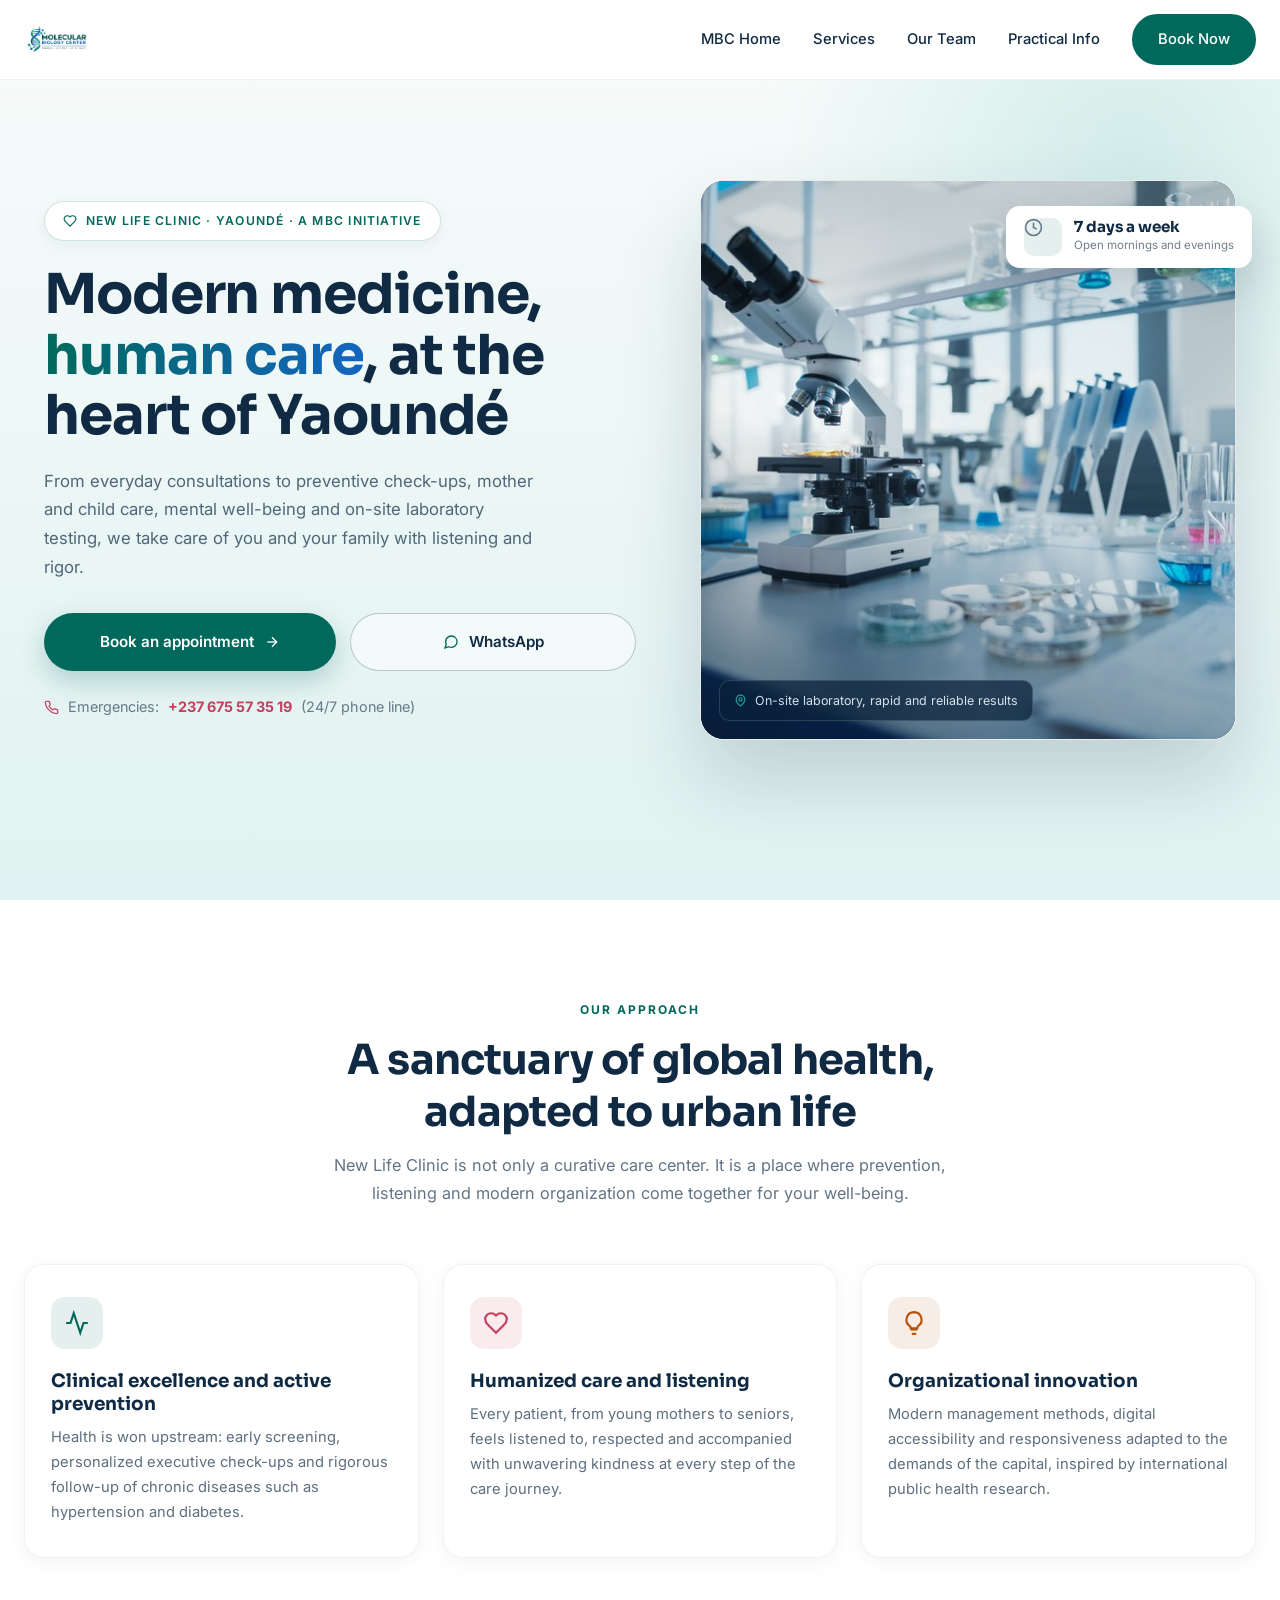
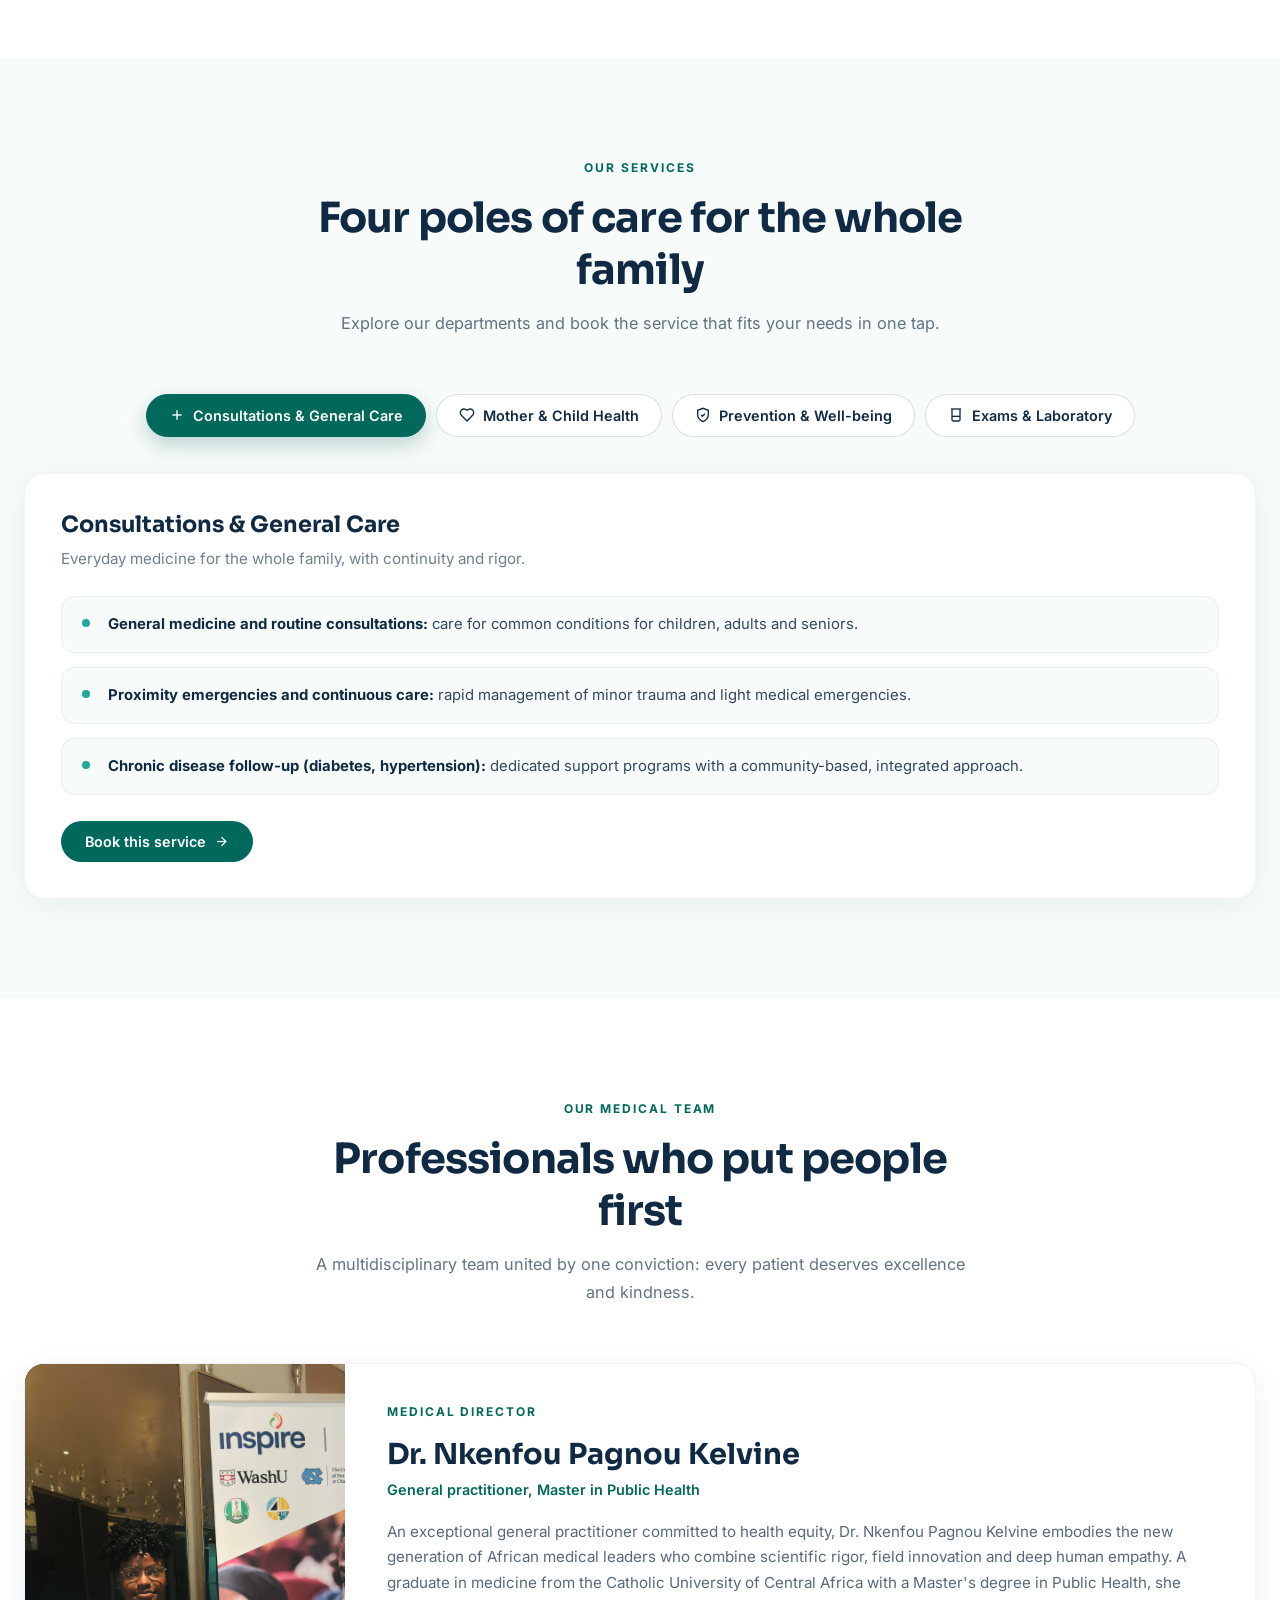
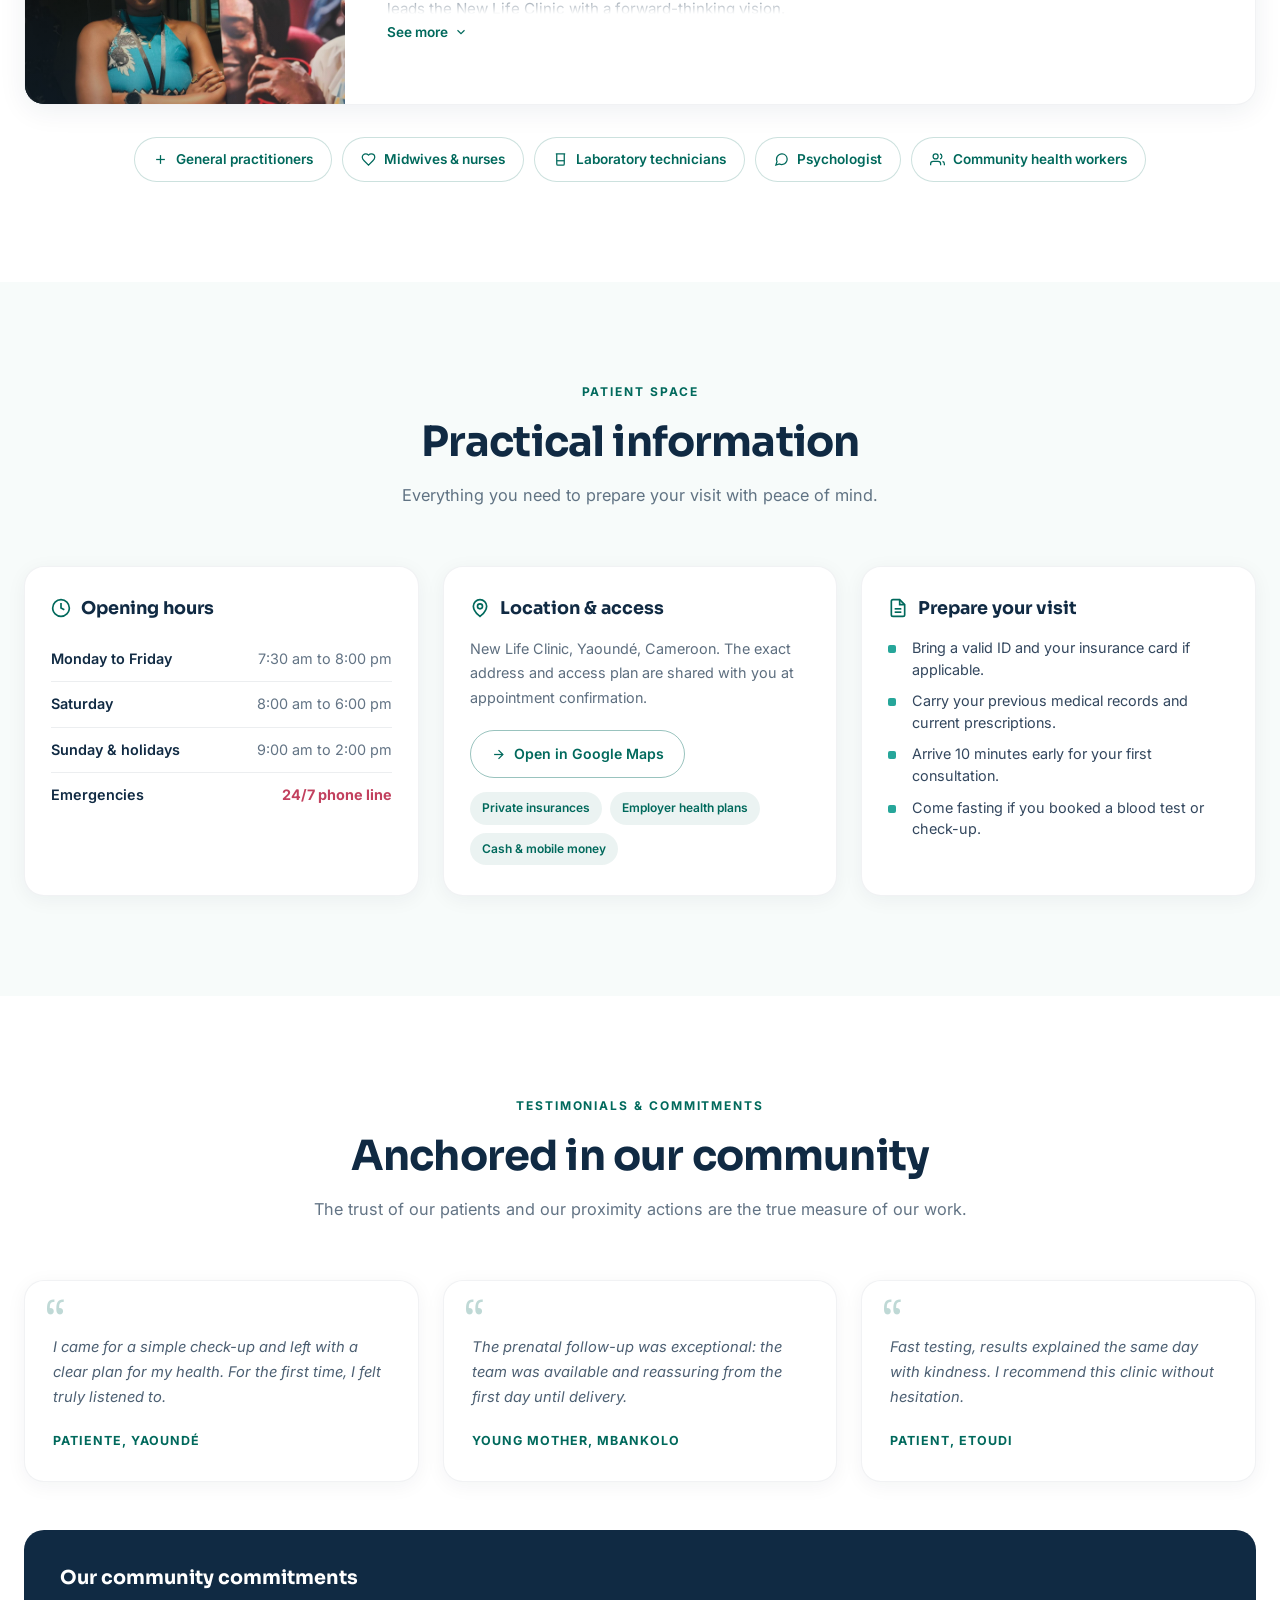
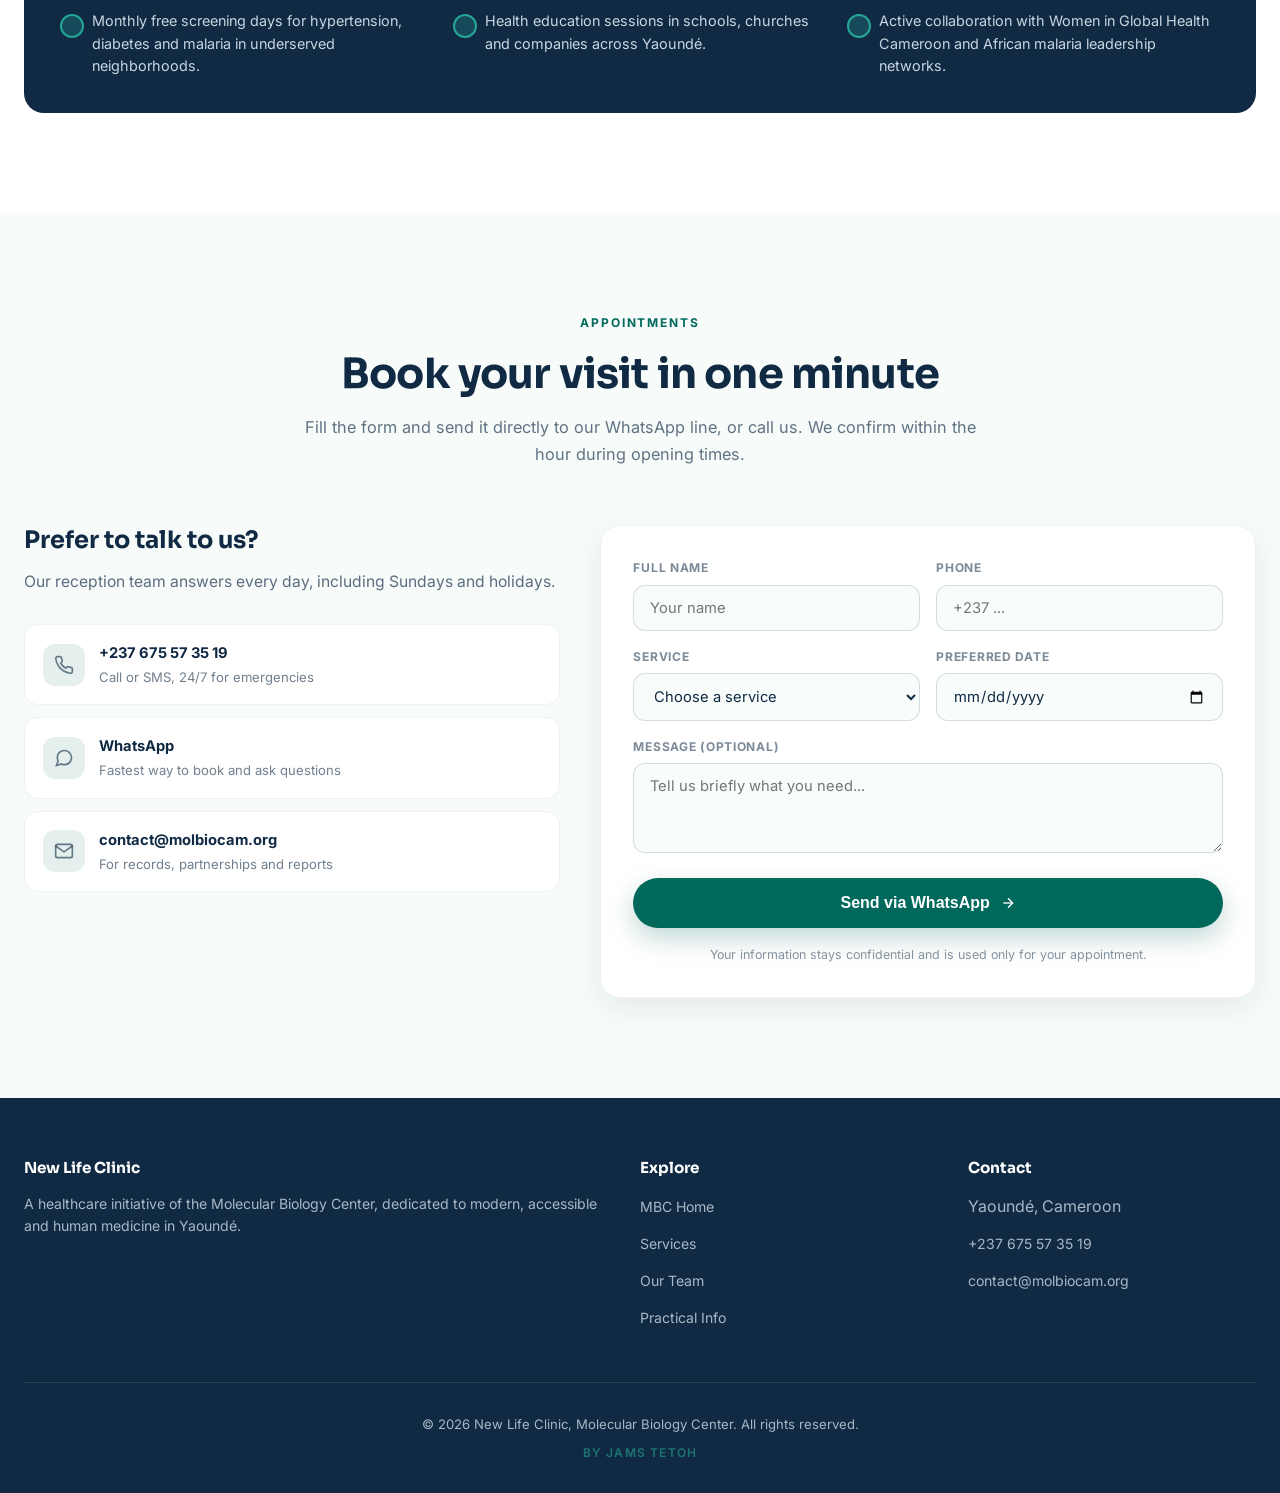
==== new-life-clinic.html @ 85297548 "Create New Life Clinic page" ====
<!DOCTYPE html>
<html lang="en">
<head>
<meta charset="UTF-8">
<meta name="viewport" content="width=device-width, initial-scale=1.0, maximum-scale=5.0">
<title>New Life Clinic | Molecular Biology Center</title>
<link href="https://fonts.googleapis.com/css2?family=Sora:wght@600;700;800&family=Inter:wght@400;500;600&display=swap" rel="stylesheet">
<style>
*{margin:0;padding:0;box-sizing:border-box;}
html{scroll-behavior:smooth;overflow-x:hidden;}
body{font-family:'Inter',sans-serif;color:#1E293B;line-height:1.7;background:#fff;overflow-x:hidden;max-width:100vw;}
h1,h2,h3,h4{font-family:'Sora',sans-serif;color:#102A43;line-height:1.25;overflow-wrap:break-word;}
a{text-decoration:none;color:inherit;}
img{max-width:100%;height:auto;display:block;}
section{scroll-margin-top:90px;}
.mbc-header{position:fixed;top:0;left:0;right:0;z-index:100;background:rgba(255,255,255,.98);backdrop-filter:blur(12px);border-bottom:1px solid rgba(16,42,67,.06);padding:14px 24px;transition:all .3s ease;}
.mbc-header.scrolled{padding:10px 24px;box-shadow:0 4px 20px rgba(16,42,67,.08);}
.mbc-header-inner{max-width:1240px;margin:0 auto;display:flex;justify-content:space-between;align-items:center;gap:16px;}
.mbc-logo{display:flex;align-items:center;gap:12px;flex-shrink:0;transition:transform .3s;}
.mbc-logo:hover{transform:translateX(4px);}
.mbc-logo-img{height:44px;width:auto;object-fit:contain;display:block;}
.mbc-nav{display:flex;gap:32px;align-items:center;flex-shrink:0;}
.mbc-nav a{font-size:.92rem;font-weight:500;color:#102A43;transition:color .25s;position:relative;white-space:nowrap;}
.mbc-nav a::after{content:"";position:absolute;left:0;bottom:-6px;width:0;height:2px;background:#00695C;transition:width .3s;}
.mbc-nav a:hover{color:#00695C;}
.mbc-nav a:hover::after{width:100%;}
.mbc-nav-cta{background:#00695C;color:#fff !important;padding:11px 24px;border-radius:50px;font-weight:600;transition:all .3s cubic-bezier(.4,0,.2,1);border:2px solid #00695C;}
.mbc-nav-cta::after{display:none;}
.mbc-nav-cta:hover{background:#fff;color:#00695C !important;transform:translateY(-2px);box-shadow:0 8px 20px rgba(0,105,92,.2);}
.mbc-menu-toggle{display:none;flex-direction:column;gap:5px;background:none;border:none;cursor:pointer;padding:8px;z-index:101;width:44px;height:44px;align-items:center;justify-content:center;flex-shrink:0;}
.mbc-menu-toggle span{width:24px;height:2.5px;background:#102A43;border-radius:3px;transition:all .4s cubic-bezier(.68,-.55,.265,1.55);transform-origin:center;}
.mbc-menu-toggle.active span:nth-child(1){transform:rotate(45deg) translate(5px,5px);background:#00695C;}
.mbc-menu-toggle.active span:nth-child(2){opacity:0;transform:scaleX(0);}
.mbc-menu-toggle.active span:nth-child(3){transform:rotate(-45deg) translate(5px,-5px);background:#00695C;}
.mbc-mobile-menu{display:none;position:fixed;top:0;right:0;width:100%;max-width:420px;height:100vh;background:linear-gradient(180deg,#F8FCFB 0%,#fff 100%);z-index:99;transform:translateX(100%);transition:transform .5s cubic-bezier(.16,1,.3,1);flex-direction:column;padding:80px 32px 32px;box-shadow:-20px 0 60px rgba(16,42,67,.15);overflow-y:auto;}
.mbc-mobile-menu.active{transform:translateX(0);}
.mbc-backdrop{display:none;position:fixed;inset:0;background:rgba(16,42,67,.4);backdrop-filter:blur(6px);z-index:98;opacity:0;visibility:hidden;transition:all .4s ease;}
.mbc-backdrop.active{opacity:1;visibility:visible;}
.mbc-mobile-link{display:flex;align-items:center;gap:16px;padding:18px 0;font-size:1.15rem;font-weight:600;color:#102A43;position:relative;transform:translateX(40px);opacity:0;transition:all .4s cubic-bezier(.16,1,.3,1);border-bottom:1px solid rgba(16,42,67,.08);cursor:pointer;-webkit-tap-highlight-color:transparent;}
.mbc-mobile-link::before{content:attr(data-num);font-family:'Sora',sans-serif;font-size:.75rem;font-weight:700;color:rgba(0,105,92,.4);min-width:28px;transition:all .3s;}
.mbc-mobile-link svg{width:20px;height:20px;color:#00695C;flex-shrink:0;transition:all .3s;}
.mbc-mobile-link::after{content:"";position:absolute;bottom:0;left:0;width:0;height:2px;background:linear-gradient(90deg,#00695C,#26A69A);transition:width .4s cubic-bezier(.16,1,.3,1);}
.mbc-mobile-link:hover,.mbc-mobile-link:active{color:#00695C;transform:translateX(8px) !important;background:rgba(0,105,92,.04);border-radius:8px;padding-left:8px;}
.mbc-mobile-link:hover svg,.mbc-mobile-link:active svg{transform:translateX(6px) scale(1.15);}
.mbc-mobile-link:hover::after,.mbc-mobile-link:active::after{width:100%;}
.mbc-mobile-menu.active .mbc-mobile-link{opacity:1;transform:translateX(0);}
.mbc-mobile-menu.active .mbc-mobile-link:nth-child(1){transition-delay:.1s;}
.mbc-mobile-menu.active .mbc-mobile-link:nth-child(2){transition-delay:.15s;}
.mbc-mobile-menu.active .mbc-mobile-link:nth-child(3){transition-delay:.2s;}
.mbc-mobile-menu.active .mbc-mobile-link:nth-child(4){transition-delay:.25s;}
.mbc-mobile-menu.active .mbc-mobile-link:nth-child(5){transition-delay:.3s;}
.mbc-mobile-link.active{color:#00695C !important;background:linear-gradient(90deg,rgba(0,105,92,.08),rgba(38,166,154,.04),transparent);border-left:3px solid #00695C;padding-left:16px !important;margin-left:-3px;}
.mbc-mobile-link.active::before{color:#00695C !important;font-weight:800;}
.mbc-mobile-link.active svg{color:#00695C;transform:scale(1.15);filter:drop-shadow(0 0 6px rgba(0,105,92,.5));}
.mbc-mobile-link.active::after{width:100%;background:linear-gradient(90deg,#00695C,#26A69A,#00695C);background-size:200% 100%;animation:mbcShimmer 2s linear infinite;}
@keyframes mbcShimmer{0%{background-position:200% 0;}100%{background-position:-200% 0;}}
.mbc-mobile-menu .mbc-nav-cta{margin-top:32px;padding:16px 32px;font-size:1rem;text-align:center;justify-content:center;}
.mbc-menu-footer{margin-top:auto;padding-top:24px;border-top:1px solid rgba(16,42,67,.1);opacity:0;transform:translateY(20px);transition:all .5s ease .4s;}
.mbc-mobile-menu.active .mbc-menu-footer{opacity:1;transform:translateY(0);}
.mbc-menu-footer p{font-size:.82rem;color:rgba(16,42,67,.5);line-height:1.6;margin:0 0 8px;}
.mbc-menu-footer a{color:#00695C;font-weight:500;}
@media(max-width:900px){.mbc-nav{display:none !important;}.mbc-menu-toggle{display:flex !important;}.mbc-mobile-menu{display:flex !important;}.mbc-backdrop{display:block !important;}}
.nlc-hero{position:relative;min-height:100vh;overflow:hidden;background:linear-gradient(180deg,#F8FCFB 0%,#E0F2F1 100%);display:flex;align-items:center;}
.nlc-hero::before{content:"";position:absolute;width:820px;height:820px;right:-260px;top:-260px;background:radial-gradient(circle,rgba(38,166,154,.16),transparent 62%);border-radius:50%;}
.nlc-hero-inner{position:relative;z-index:2;max-width:1240px;margin:0 auto;width:100%;padding:110px 24px 90px;display:grid;grid-template-columns:minmax(0,1.05fr) minmax(0,.95fr);gap:64px;align-items:center;}
.nlc-badge{display:inline-flex;align-items:center;gap:9px;padding:9px 18px;background:#fff;border:1px solid rgba(0,105,92,.18);border-radius:50px;color:#00695C;font-size:.76rem;font-weight:600;letter-spacing:.1em;text-transform:uppercase;box-shadow:0 4px 14px rgba(16,42,67,.06);flex-wrap:wrap;max-width:100%;}
.nlc-badge svg{width:14px;height:14px;flex-shrink:0;}
.nlc-hero h1{font-family:'Sora',sans-serif;font-weight:700;font-size:clamp(2rem,4.3vw,3.6rem);line-height:1.1;letter-spacing:-.02em;color:#102A43;margin:24px 0 20px;max-width:560px;text-wrap:balance;}
.nlc-hero h1 .acc{background:linear-gradient(90deg,#00695C,#1565C0);-webkit-background-clip:text;background-clip:text;color:transparent;}
.nlc-sub{color:rgba(16,42,67,.7);font-size:1.05rem;line-height:1.7;max-width:500px;margin:0 0 32px;}
.nlc-cta{display:flex;gap:14px;flex-wrap:wrap;}
.btn-solid{display:inline-flex;align-items:center;gap:10px;background:#00695C;color:#fff;padding:15px 30px;border-radius:50px;font-weight:600;font-size:.95rem;text-decoration:none;transition:all .3s cubic-bezier(.4,0,.2,1);box-shadow:0 10px 26px rgba(0,105,92,.25);flex:1;justify-content:center;min-width:0;border:none;cursor:pointer;}
.btn-solid:hover{background:#005a50;transform:translateY(-2px);box-shadow:0 14px 32px rgba(0,105,92,.35);}
.btn-solid svg{width:16px;height:16px;flex-shrink:0;}
.btn-ghost{display:inline-flex;align-items:center;justify-content:center;gap:10px;padding:15px 26px;border:1.5px solid rgba(16,42,67,.25);border-radius:50px;color:#102A43;font-weight:600;font-size:.95rem;text-decoration:none;background:rgba(255,255,255,.5);transition:all .3s;flex:1;min-width:0;}
.btn-ghost:hover{border-color:#00695C;color:#00695C;background:#fff;transform:translateY(-2px);}
.btn-ghost svg{width:16px;height:16px;flex-shrink:0;color:#00695C;}
.emergency-line{display:flex;align-items:center;gap:9px;margin-top:24px;color:rgba(16,42,67,.6);font-size:.9rem;flex-wrap:wrap;}
.emergency-line svg{width:15px;height:15px;color:#C2405E;flex-shrink:0;}
.emergency-line a{color:#C2405E;font-weight:700;}
.nlc-visual{position:relative;}
.nlc-frame{position:relative;width:100%;aspect-ratio:4/5;max-height:560px;border-radius:24px;overflow:hidden;border:1px solid rgba(255,255,255,.9);box-shadow:0 40px 80px rgba(16,42,67,.18);background:linear-gradient(160deg,#0E3A34,#102A43);}
.nlc-frame img{width:100%;height:100%;object-fit:cover;display:block;}
.nlc-frame::after{content:"";position:absolute;inset:0;background:linear-gradient(200deg,rgba(11,34,57,0) 55%,rgba(11,34,57,.5) 100%);}
.nlc-caption{position:absolute;left:18px;bottom:18px;z-index:2;display:inline-flex;align-items:center;gap:8px;padding:9px 14px;background:rgba(11,34,57,.72);backdrop-filter:blur(6px);border:1px solid rgba(255,255,255,.14);border-radius:10px;color:rgba(232,244,253,.9);font-size:.78rem;max-width:calc(100% - 36px);}
.nlc-caption svg{width:13px;height:13px;color:#26A69A;flex-shrink:0;}
.nlc-chip{position:absolute;top:26px;right:-16px;z-index:3;display:flex;align-items:center;gap:12px;background:#fff;border-radius:14px;padding:12px 18px;box-shadow:0 18px 40px rgba(16,42,67,.16);animation:nlcFloat 6s ease-in-out infinite;}
.nlc-chip-ico{width:38px;height:38px;border-radius:10px;background:rgba(0,105,92,.1);color:#00695C;display:flex;align-items:center;justify-content:center;flex-shrink:0;}
.nlc-chip-ico svg{width:19px;height:19px;}
.nlc-chip b{font-family:'Sora',sans-serif;font-size:.95rem;color:#102A43;display:block;line-height:1.2;}
.nlc-chip span{font-size:.72rem;color:rgba(16,42,67,.6);display:block;}
@keyframes nlcFloat{0%,100%{transform:translateY(0);}50%{transform:translateY(-10px);}}
.nlc-badge,.nlc-hero h1,.nlc-sub,.nlc-cta,.emergency-line,.nlc-visual{opacity:0;transform:translateY(22px);}
.nlc-hero.loaded .nlc-badge{animation:nlcIn .9s cubic-bezier(.16,1,.3,1) .15s forwards;}
.nlc-hero.loaded h1{animation:nlcIn .9s cubic-bezier(.16,1,.3,1) .3s forwards;}
.nlc-hero.loaded .nlc-sub{animation:nlcIn .9s cubic-bezier(.16,1,.3,1) .45s forwards;}
.nlc-hero.loaded .nlc-cta{animation:nlcIn .9s cubic-bezier(.16,1,.3,1) .6s forwards;}
.nlc-hero.loaded .emergency-line{animation:nlcIn .9s cubic-bezier(.16,1,.3,1) .72s forwards;}
.nlc-hero.loaded .nlc-visual{animation:nlcIn 1.1s cubic-bezier(.16,1,.3,1) .4s forwards;}
@keyframes nlcIn{to{opacity:1;transform:translateY(0);}}
.nlc-section{padding:100px 24px;}
.nlc-section.alt{background:#F7FBFA;}
.nlc-inner{max-width:1240px;margin:0 auto;}
.sec-head{text-align:center;max-width:680px;margin:0 auto 56px;}
.overline{font-size:.75rem;font-weight:700;letter-spacing:.16em;text-transform:uppercase;color:#00695C;margin-bottom:14px;display:block;}
.sec-head h2{font-family:'Sora',sans-serif;font-weight:700;font-size:clamp(1.8rem,3.4vw,2.6rem);letter-spacing:-.02em;color:#102A43;margin:0 0 14px;}
.sec-head p{color:rgba(16,42,67,.65);font-size:1.02rem;line-height:1.7;margin:0;}
.pillar-grid{display:grid;grid-template-columns:repeat(3,1fr);gap:24px;}
.pillar-card{background:#fff;border:1px solid rgba(16,42,67,.06);border-radius:20px;padding:32px 26px;box-shadow:0 4px 20px rgba(16,42,67,.05);transition:transform .35s cubic-bezier(.16,1,.3,1),box-shadow .35s ease;}
.pillar-card:hover{transform:translateY(-8px);box-shadow:0 24px 55px rgba(16,42,67,.12);}
.pillar-icon{width:52px;height:52px;border-radius:14px;display:flex;align-items:center;justify-content:center;margin-bottom:20px;}
.pillar-icon svg{width:26px;height:26px;}
.tint-teal{background:rgba(0,105,92,.1);color:#00695C;}
.tint-rose{background:rgba(194,64,94,.1);color:#C2405E;}
.tint-amber{background:rgba(180,83,9,.1);color:#B45309;}
.tint-blue{background:rgba(21,101,192,.1);color:#1565C0;}
.pillar-card h3{font-size:1.15rem;margin:0 0 10px;}
.pillar-card p{font-size:.92rem;color:rgba(16,42,67,.68);margin:0;}
.nlc-tabs{display:flex;flex-wrap:wrap;gap:10px;justify-content:center;margin-bottom:36px;}
.nlc-tab{padding:12px 22px;border-radius:50px;border:1.5px solid rgba(16,42,67,.15);background:#fff;color:#102A43;font-weight:600;font-size:.9rem;cursor:pointer;transition:all .3s;display:inline-flex;align-items:center;gap:8px;font-family:'Inter',sans-serif;}
.nlc-tab svg{width:16px;height:16px;}
.nlc-tab:hover{border-color:#00695C;color:#00695C;transform:translateY(-2px);}
.nlc-tab.active{background:#00695C;border-color:#00695C;color:#fff;box-shadow:0 8px 20px rgba(0,105,92,.25);}
.nlc-panel{display:none;background:#fff;border:1px solid rgba(16,42,67,.06);border-radius:20px;padding:36px;box-shadow:0 6px 28px rgba(16,42,67,.06);}
.nlc-panel.active{display:block;animation:panelIn .5s cubic-bezier(.16,1,.3,1);}
@keyframes panelIn{from{opacity:0;transform:translateY(14px);}to{opacity:1;transform:none;}}
.nlc-panel h3{font-size:1.4rem;margin:0 0 8px;}
.panel-sub{color:rgba(16,42,67,.6);margin:0 0 24px;font-size:.95rem;}
.svc-list{list-style:none;display:grid;gap:14px;margin:0 0 26px;padding:0;}
.svc-list li{background:#F7FBFA;border:1px solid rgba(16,42,67,.06);border-radius:14px;padding:16px 18px 16px 46px;position:relative;font-size:.93rem;color:#33475E;line-height:1.55;}
.svc-list li::before{content:"";position:absolute;left:20px;top:22px;width:8px;height:8px;border-radius:50%;background:#26A69A;}
.svc-list b{color:#102A43;}
.pick-service{display:inline-flex;align-items:center;gap:8px;background:#00695C;color:#fff;border:none;cursor:pointer;padding:12px 24px;border-radius:50px;font-weight:600;font-size:.9rem;transition:all .3s;font-family:'Inter',sans-serif;}
.pick-service:hover{background:#005a50;transform:translateY(-2px);box-shadow:0 8px 20px rgba(0,105,92,.25);}
.pick-service svg{width:15px;height:15px;}
.tm-founder{display:grid;grid-template-columns:320px 1fr;background:#fff;border-radius:20px;overflow:hidden;box-shadow:0 6px 28px rgba(16,42,67,.07);border:1px solid rgba(16,42,67,.06);margin-bottom:32px;}
.tm-founder-media{position:relative;min-height:340px;background:linear-gradient(160deg,#0E3A34,#102A43);}
.tm-founder-media img{position:absolute;inset:0;width:100%;height:100%;object-fit:cover;object-position:center 20%;transition:transform .9s cubic-bezier(.16,1,.3,1);}
.tm-founder:hover .tm-founder-media img{transform:scale(1.05);}
.tm-founder-media::after{content:"";position:absolute;inset:0;background:linear-gradient(200deg,transparent 60%,rgba(11,34,57,.4));}
.tm-founder-body{padding:38px 42px;}
.tm-role{display:block;color:#00695C;font-weight:600;font-size:.9rem;margin:6px 0 16px;}
.tm-founder-body h3{font-size:clamp(1.4rem,2.4vw,1.8rem);margin:0;}
.tm-desc{position:relative;overflow:hidden;max-height:6.2em;transition:max-height .7s cubic-bezier(.16,1,.3,1);}
.tm-desc p{color:rgba(16,42,67,.7);font-size:.95rem;line-height:1.7;margin:0 0 12px;}
.tm-desc::after{content:"";position:absolute;left:0;right:0;bottom:0;height:26px;background:linear-gradient(180deg,rgba(255,255,255,0),#fff 85%);pointer-events:none;transition:opacity .4s;}
.tm-founder.expanded .tm-desc{max-height:1600px;}
.tm-founder.expanded .tm-desc::after{opacity:0;}
.tm-more-btn{display:inline-flex;align-items:center;gap:6px;margin-top:6px;background:none;border:none;cursor:pointer;color:#00695C;font-weight:600;font-size:.85rem;font-family:'Inter',sans-serif;padding:0;}
.tm-more-btn:hover{text-decoration:underline;}
.tm-more-btn svg{width:14px;height:14px;transition:transform .3s;}
.tm-founder.expanded .tm-more-btn svg{transform:rotate(180deg);}
.care-chips{display:flex;flex-wrap:wrap;gap:10px;justify-content:center;}
.care-chip{padding:10px 18px;border-radius:50px;background:#fff;border:1px solid rgba(0,105,92,.2);color:#00695C;font-size:.85rem;font-weight:600;display:inline-flex;align-items:center;gap:8px;transition:all .3s;}
.care-chip:hover{background:#00695C;color:#fff;transform:translateY(-2px);}
.care-chip svg{width:15px;height:15px;}
.info-grid{display:grid;grid-template-columns:repeat(3,1fr);gap:24px;}
.info-card{background:#fff;border-radius:20px;padding:30px 26px;border:1px solid rgba(16,42,67,.06);box-shadow:0 4px 20px rgba(16,42,67,.05);}
.info-card h3{font-size:1.1rem;margin:0 0 18px;display:flex;align-items:center;gap:10px;}
.info-card h3 svg{width:20px;height:20px;color:#00695C;flex-shrink:0;}
.hours-list{list-style:none;margin:0;padding:0;}
.hours-list li{display:flex;justify-content:space-between;gap:12px;padding:10px 0;border-bottom:1px solid rgba(16,42,67,.08);font-size:.9rem;}
.hours-list li:last-child{border:none;}
.hours-list b{color:#102A43;font-weight:600;}
.hours-list span{color:rgba(16,42,67,.65);text-align:right;}
.hours-list .hl{color:#C2405E;font-weight:700;}
.info-card p{font-size:.9rem;color:rgba(16,42,67,.68);margin:0 0 14px;}
.visit-list{list-style:none;margin:0;padding:0;}
.visit-list li{position:relative;padding-left:24px;margin-bottom:10px;font-size:.9rem;color:#33475E;line-height:1.5;}
.visit-list li::before{content:"";position:absolute;left:0;top:8px;width:8px;height:8px;border-radius:2px;background:#26A69A;}
.map-btn{display:inline-flex;align-items:center;gap:8px;padding:11px 20px;border:1.5px solid rgba(0,105,92,.4);border-radius:50px;color:#00695C;font-weight:600;font-size:.88rem;transition:all .3s;margin-top:6px;}
.map-btn:hover{background:#00695C;color:#fff;transform:translateY(-2px);}
.map-btn svg{width:15px;height:15px;}
.chip-row{display:flex;flex-wrap:wrap;gap:8px;margin-top:14px;}
.mini-chip{padding:6px 12px;border-radius:50px;background:rgba(0,105,92,.08);color:#00695C;font-size:.75rem;font-weight:600;}
.quote-grid{display:grid;grid-template-columns:repeat(3,1fr);gap:24px;margin-bottom:48px;}
.quote-card{background:#fff;border-radius:20px;padding:28px;border:1px solid rgba(16,42,67,.06);box-shadow:0 4px 20px rgba(16,42,67,.05);position:relative;}
.quote-card::before{content:"\201C";font-family:'Sora',sans-serif;font-size:3rem;color:rgba(0,105,92,.25);position:absolute;top:14px;left:20px;line-height:1;}
.quote-card p{font-size:.92rem;color:rgba(16,42,67,.75);margin:26px 0 16px;font-style:italic;}
.quote-card span{font-size:.78rem;font-weight:700;color:#00695C;text-transform:uppercase;letter-spacing:.08em;}
.commit-box{background:#102A43;border-radius:20px;padding:36px;color:#fff;}
.commit-box h3{color:#fff;font-size:1.2rem;margin:0 0 20px;}
.commit-list{list-style:none;margin:0;padding:0;display:grid;grid-template-columns:repeat(3,1fr);gap:20px;}
.commit-list li{position:relative;padding-left:32px;font-size:.9rem;color:rgba(232,244,253,.85);line-height:1.55;}
.commit-list li::before{content:"";position:absolute;left:0;top:4px;width:20px;height:20px;border-radius:50%;background:rgba(38,166,154,.25);border:2px solid #26A69A;}
.book-grid{display:grid;grid-template-columns:.9fr 1.1fr;gap:40px;align-items:start;}
.book-side h3{font-size:1.5rem;margin:0 0 14px;}
.book-side>p{color:rgba(16,42,67,.68);font-size:.98rem;margin:0 0 28px;}
.book-item{display:flex;align-items:center;gap:14px;padding:16px 18px;background:#fff;border:1px solid rgba(16,42,67,.06);border-radius:14px;margin-bottom:12px;transition:all .3s;}
.book-item:hover{transform:translateX(6px);box-shadow:0 8px 24px rgba(16,42,67,.08);}
.book-item-ico{width:42px;height:42px;border-radius:12px;background:rgba(0,105,92,.1);color:#00695C;display:flex;align-items:center;justify-content:center;flex-shrink:0;}
.book-item-ico svg{width:20px;height:20px;}
.book-item b{display:block;font-size:.92rem;color:#102A43;}
.book-item span{font-size:.82rem;color:rgba(16,42,67,.6);}
.book-form{background:#fff;border-radius:20px;padding:32px;border:1px solid rgba(16,42,67,.06);box-shadow:0 10px 30px rgba(16,42,67,.08);display:grid;gap:16px;}
.form-row{display:grid;grid-template-columns:1fr 1fr;gap:16px;}
.book-form label{font-size:.75rem;font-weight:700;letter-spacing:.06em;text-transform:uppercase;color:rgba(16,42,67,.55);display:block;margin-bottom:6px;}
.book-form input,.book-form select,.book-form textarea{width:100%;padding:13px 16px;border-radius:12px;border:1.5px solid rgba(16,42,67,.15);font-family:'Inter',sans-serif;font-size:.92rem;color:#102A43;background:#F8FCFB;transition:border .2s,box-shadow .2s;outline:none;}
.book-form input:focus,.book-form select:focus,.book-form textarea:focus{border-color:#00695C;box-shadow:0 0 0 3px rgba(0,105,92,.12);background:#fff;}
.book-form textarea{resize:vertical;min-height:90px;}
.submit-btn{width:100%;justify-content:center;padding:16px 24px;font-size:1rem;}
.form-note{font-size:.78rem;color:rgba(16,42,67,.5);text-align:center;margin:0;}
.mbc-footer{background:#102A43;color:rgba(232,244,253,.7);padding:60px 24px 30px;}
.mbc-footer-inner{max-width:1240px;margin:0 auto;}
.mbc-footer-grid{display:grid;grid-template-columns:2fr 1fr 1fr;gap:40px;margin-bottom:40px;}
.mbc-footer h4{font-family:'Sora',sans-serif;font-weight:700;color:#fff;font-size:.95rem;margin:0 0 16px;}
.mbc-footer p{font-size:.88rem;line-height:1.6;margin:0 0 12px;}
.mbc-footer ul{list-style:none;padding:0;margin:0;}
.mbc-footer ul li{margin-bottom:10px;}
.mbc-footer ul a{font-size:.88rem;color:rgba(232,244,253,.7);transition:color .25s;}
.mbc-footer ul a:hover{color:#26A69A;}
.mbc-footer-bottom{padding-top:30px;border-top:1px solid rgba(255,255,255,.1);text-align:center;font-size:.82rem;}
.dev-signature{display:block;margin-top:8px;font-size:.75rem;color:rgba(38,166,154,.6);font-weight:600;letter-spacing:.1em;text-transform:uppercase;transition:color .3s ease;}
.dev-signature:hover{color:#26A69A;}
.mbcx-reveal{opacity:0;transform:translateY(30px);transition:opacity .8s cubic-bezier(.16,1,.3,1),transform .8s cubic-bezier(.16,1,.3,1);}
.mbcx-reveal.visible{opacity:1;transform:translateY(0);}
.mbcx-reveal-left{opacity:0;transform:translateX(-30px);transition:opacity .8s cubic-bezier(.16,1,.3,1),transform .8s cubic-bezier(.16,1,.3,1);}
.mbcx-reveal-left.visible{opacity:1;transform:translateX(0);}
.mbcx-reveal-right{opacity:0;transform:translateX(30px);transition:opacity .8s cubic-bezier(.16,1,.3,1),transform .8s cubic-bezier(.16,1,.3,1);}
.mbcx-reveal-right.visible{opacity:1;transform:translateX(0);}
.mbcx-reveal-scale{opacity:0;transform:scale(.92);transition:opacity .8s cubic-bezier(.16,1,.3,1),transform .8s cubic-bezier(.16,1,.3,1);}
.mbcx-reveal-scale.visible{opacity:1;transform:scale(1);}
@media(max-width:960px){
  .nlc-hero-inner{grid-template-columns:1fr;gap:44px;padding:90px 20px 60px;}
  .nlc-frame{aspect-ratio:16/10;max-height:none;}
  .nlc-chip{position:relative;top:auto;right:auto;margin-top:16px;animation:none;}
  .pillar-grid,.info-grid,.quote-grid{grid-template-columns:1fr;}
  .commit-list{grid-template-columns:1fr;}
  .book-grid{grid-template-columns:1fr;}
  .tm-founder{grid-template-columns:1fr;}
  .tm-founder-media{min-height:0;aspect-ratio:4/3;}
  .tm-founder-body{padding:28px 24px;}
  .mbc-footer-grid{grid-template-columns:1fr 1fr;}
  .mbc-logo-img{height:38px;}
}
@media(max-width:430px){
  html,body{overflow-x:hidden !important;}*{max-width:100%;}
  .mbc-header{padding:12px 16px;}.mbc-header.scrolled{padding:8px 16px;}.mbc-logo-img{height:34px;}
  .nlc-hero{min-height:auto !important;}
  .nlc-hero-inner{padding:88px 18px 48px !important;gap:28px !important;}
  .nlc-hero h1{font-size:clamp(1.55rem,6.6vw,1.95rem) !important;line-height:1.18 !important;margin:0 0 14px !important;}
  .nlc-hero h1 .acc{white-space:nowrap;}
  .nlc-sub{font-size:.92rem !important;margin-bottom:22px !important;}
  .nlc-cta{gap:10px !important;flex-wrap:nowrap !important;}
  .btn-solid,.btn-ghost{white-space:nowrap;padding:13px 14px !important;font-size:.84rem !important;gap:7px !important;border-radius:14px !important;}
  .btn-solid svg,.btn-ghost svg{width:14px !important;height:14px !important;}
  .emergency-line{font-size:.82rem !important;margin-top:18px !important;}
  .nlc-section{padding:60px 16px !important;}
  .sec-head h2{font-size:clamp(1.4rem,6vw,1.8rem) !important;}
  .sec-head p{font-size:.9rem !important;}
  .nlc-tab{padding:10px 16px;font-size:.82rem;}
  .nlc-panel{padding:24px 18px !important;}
  .nlc-panel h3{font-size:1.2rem !important;}
  .svc-list li{padding:14px 14px 14px 40px;font-size:.88rem;}
  .svc-list li::before{left:16px;top:20px;}
  .tm-founder-body{padding:20px 16px !important;}
  .tm-founder-body h3{font-size:1.3rem !important;}
  .info-card{padding:24px 18px !important;}
  .commit-box{padding:24px 18px !important;}
  .book-form{padding:22px 16px !important;}
  .form-row{grid-template-columns:1fr !important;}
  .mbc-footer{padding:32px 16px 16px !important;}
  .mbc-footer-grid{grid-template-columns:1fr !important;gap:20px !important;}
  .mbc-mobile-menu{padding:60px 16px 20px !important;}
  .mbc-mobile-link{font-size:1rem !important;padding:14px 0 !important;}
}
@media(max-width:360px){.mbc-logo-img{height:30px;}.nlc-hero h1{font-size:1.45rem !important;}.btn-solid,.btn-ghost{padding:12px 10px !important;font-size:.78rem !important;}}
@media(prefers-reduced-motion:reduce){*{animation:none !important;transition:none !important;}}
</style>
</head>
<body>
<header class="mbc-header" id="mbcHeader">
  <div class="mbc-header-inner">
    <a href="index.html" class="mbc-logo"><img src="/photos/mbc-logo.png" alt="Molecular Biology Center" class="mbc-logo-img" onerror="this.style.display='none';"></a>
    <nav class="mbc-nav">
      <a href="index.html">MBC Home</a><a href="#services">Services</a><a href="#team">Our Team</a><a href="#info">Practical Info</a>
      <a href="#book" class="mbc-nav-cta">Book Now</a>
    </nav>
    <button class="mbc-menu-toggle" id="mbcMenuToggle" aria-label="Toggle menu"><span></span><span></span><span></span></button>
  </div>
</header>
<div class="mbc-backdrop" id="mbcBackdrop"></div>
<div class="mbc-mobile-menu" id="mbcMobileMenu">
  <a href="index.html" class="mbc-mobile-link" data-num="01"><svg viewBox="0 0 24 24" fill="none" stroke="currentColor" stroke-width="2"><path d="M3 9l9-7 9 7v11a2 2 0 0 1-2 2H5a2 2 0 0 1-2-2z"/><polyline points="9 22 9 12 15 12 15 22"/></svg>MBC Home</a>
  <a href="#services" class="mbc-mobile-link" data-section="services" data-num="02"><svg viewBox="0 0 24 24" fill="none" stroke="currentColor" stroke-width="2"><path d="M12 5v14"/><path d="M5 12h14"/></svg>Services</a>
  <a href="#team" class="mbc-mobile-link" data-section="team" data-num="03"><svg viewBox="0 0 24 24" fill="none" stroke="currentColor" stroke-width="2"><path d="M17 21v-2a4 4 0 0 0-4-4H5a4 4 0 0 0-4 4v2"/><circle cx="9" cy="7" r="4"/><path d="M23 21v-2a4 4 0 0 0-3-3.87"/><path d="M16 3.13a4 4 0 0 1 0 7.75"/></svg>Our Team</a>
  <a href="#info" class="mbc-mobile-link" data-section="info" data-num="04"><svg viewBox="0 0 24 24" fill="none" stroke="currentColor" stroke-width="2"><circle cx="12" cy="12" r="10"/><polyline points="12 6 12 12 16 14"/></svg>Practical Info</a>
  <a href="#book" class="mbc-nav-cta mbc-mobile-link" data-section="book" data-num="05"><svg viewBox="0 0 24 24" fill="none" stroke="currentColor" stroke-width="2"><rect x="3" y="4" width="18" height="18" rx="2"/><line x1="16" y1="2" x2="16" y2="6"/><line x1="8" y1="2" x2="8" y2="6"/><line x1="3" y1="10" x2="21" y2="10"/></svg>Book Now</a>
  <div class="mbc-menu-footer"><p>New Life Clinic, Yaoundé</p><p><a href="tel:+237675573519">+237 675 57 35 19</a></p><p>© 2026 Molecular Biology Center</p></div>
</div>

<section class="nlc-hero" id="home">
  <div class="nlc-hero-inner">
    <div class="nlc-copy">
      <span class="nlc-badge"><svg viewBox="0 0 24 24" fill="none" stroke="currentColor" stroke-width="2"><path d="M19 14c1.49-1.46 3-3.21 3-5.5A5.5 5.5 0 0 0 16.5 3c-1.76 0-3 .5-4.5 2-1.5-1.5-2.74-2-4.5-2A5.5 5.5 0 0 0 2 8.5c0 2.3 1.5 4.05 3 5.5l7 7Z"/></svg> New Life Clinic · Yaoundé · A MBC initiative</span>
      <h1>Modern medicine, <span class="acc">human care</span>, at the heart of Yaoundé</h1>
      <p class="nlc-sub">From everyday consultations to preventive check-ups, mother and child care, mental well-being and on-site laboratory testing, we take care of you and your family with listening and rigor.</p>
      <div class="nlc-cta">
        <a class="btn-solid" href="#book">Book an appointment <svg viewBox="0 0 24 24" fill="none" stroke="currentColor" stroke-width="2"><path d="M5 12h14"/><path d="m12 5 7 7-7 7"/></svg></a>
        <a class="btn-ghost" href="https://wa.me/237675573519" target="_blank" rel="noopener"><svg viewBox="0 0 24 24" fill="none" stroke="currentColor" stroke-width="2"><path d="M21 11.5a8.38 8.38 0 0 1-.9 3.8 8.5 8.5 0 0 1-7.6 4.7 8.38 8.38 0 0 1-3.8-.9L3 21l1.9-5.7a8.38 8.38 0 0 1-.9-3.8 8.5 8.5 0 0 1 4.7-7.6 8.38 8.38 0 0 1 3.8-.9h.5a8.48 8.48 0 0 1 8 8v.5z"/></svg> WhatsApp</a>
      </div>
      <div class="emergency-line"><svg viewBox="0 0 24 24" fill="none" stroke="currentColor" stroke-width="2"><path d="M22 16.92v3a2 2 0 0 1-2.18 2 19.79 19.79 0 0 1-8.63-3.07 19.5 19.5 0 0 1-6-6 19.79 19.79 0 0 1-3.07-8.67A2 2 0 0 1 4.11 2h3a2 2 0 0 1 2 1.72 12.84 12.84 0 0 0 .7 2.81 2 2 0 0 1-.45 2.11L8.09 9.91a16 16 0 0 0 6 6l1.27-1.27a2 2 0 0 1 2.11-.45 12.84 12.84 0 0 0 2.81.7A2 2 0 0 1 22 16.92z"/></svg> Emergencies: <a href="tel:+237675573519">+237 675 57 35 19</a> (24/7 phone line)</div>
    </div>
    <div class="nlc-visual">
      <div class="nlc-frame">
        <img src="/photos/hero-lab.jpg" alt="New Life Clinic on-site laboratory" loading="lazy">
        <span class="nlc-caption"><svg viewBox="0 0 24 24" fill="none" stroke="currentColor" stroke-width="2"><path d="M20 10c0 6-8 12-8 12s-8-6-8-12a8 8 0 0 1 16 0Z"/><circle cx="12" cy="10" r="3"/></svg> On-site laboratory, rapid and reliable results</span>
      </div>
      <div class="nlc-chip"><span class="nlc-chip-ico"><svg viewBox="0 0 24 24" fill="none" stroke="currentColor" stroke-width="2"><circle cx="12" cy="12" r="10"/><polyline points="12 6 12 12 16 14"/></svg></span><span><b>7 days a week</b><span>Open mornings and evenings</span></span></div>
    </div>
  </div>
</section>

<section class="nlc-section" id="vision">
  <div class="nlc-inner">
    <div class="sec-head mbcx-reveal">
      <span class="overline">Our approach</span>
      <h2>A sanctuary of global health, adapted to urban life</h2>
      <p>New Life Clinic is not only a curative care center. It is a place where prevention, listening and modern organization come together for your well-being.</p>
    </div>
    <div class="pillar-grid">
      <div class="pillar-card mbcx-reveal">
        <div class="pillar-icon tint-teal"><svg viewBox="0 0 24 24" fill="none" stroke="currentColor" stroke-width="2"><path d="M22 12h-4l-3 9L9 3l-3 9H2"/></svg></div>
        <h3>Clinical excellence and active prevention</h3>
        <p>Health is won upstream: early screening, personalized executive check-ups and rigorous follow-up of chronic diseases such as hypertension and diabetes.</p>
      </div>
      <div class="pillar-card mbcx-reveal">
        <div class="pillar-icon tint-rose"><svg viewBox="0 0 24 24" fill="none" stroke="currentColor" stroke-width="2"><path d="M19 14c1.49-1.46 3-3.21 3-5.5A5.5 5.5 0 0 0 16.5 3c-1.76 0-3 .5-4.5 2-1.5-1.5-2.74-2-4.5-2A5.5 5.5 0 0 0 2 8.5c0 2.3 1.5 4.05 3 5.5l7 7Z"/></svg></div>
        <h3>Humanized care and listening</h3>
        <p>Every patient, from young mothers to seniors, feels listened to, respected and accompanied with unwavering kindness at every step of the care journey.</p>
      </div>
      <div class="pillar-card mbcx-reveal">
        <div class="pillar-icon tint-amber"><svg viewBox="0 0 24 24" fill="none" stroke="currentColor" stroke-width="2"><path d="M9 18h6"/><path d="M10 22h4"/><path d="M12 2a7 7 0 0 0-4 12.7c.6.5 1 1.4 1 2.3h6c0-.9.4-1.8 1-2.3A7 7 0 0 0 12 2z"/></svg></div>
        <h3>Organizational innovation</h3>
        <p>Modern management methods, digital accessibility and responsiveness adapted to the demands of the capital, inspired by international public health research.</p>
      </div>
    </div>
  </div>
</section>

<section class="nlc-section alt" id="services">
  <div class="nlc-inner">
    <div class="sec-head mbcx-reveal">
      <span class="overline">Our services</span>
      <h2>Four poles of care for the whole family</h2>
      <p>Explore our departments and book the service that fits your needs in one tap.</p>
    </div>
    <div class="nlc-tabs mbcx-reveal">
      <button class="nlc-tab active" data-tab="panel-a"><svg viewBox="0 0 24 24" fill="none" stroke="currentColor" stroke-width="2"><path d="M12 5v14"/><path d="M5 12h14"/></svg> Consultations & General Care</button>
      <button class="nlc-tab" data-tab="panel-b"><svg viewBox="0 0 24 24" fill="none" stroke="currentColor" stroke-width="2"><path d="M19 14c1.49-1.46 3-3.21 3-5.5A5.5 5.5 0 0 0 16.5 3c-1.76 0-3 .5-4.5 2-1.5-1.5-2.74-2-4.5-2A5.5 5.5 0 0 0 2 8.5c0 2.3 1.5 4.05 3 5.5l7 7Z"/></svg> Mother & Child Health</button>
      <button class="nlc-tab" data-tab="panel-c"><svg viewBox="0 0 24 24" fill="none" stroke="currentColor" stroke-width="2"><path d="M12 22s8-4 8-10V5l-8-3-8 3v7c0 6 8 10 8 10z"/><path d="m9 12 2 2 4-4"/></svg> Prevention & Well-being</button>
      <button class="nlc-tab" data-tab="panel-d"><svg viewBox="0 0 24 24" fill="none" stroke="currentColor" stroke-width="2"><path d="M4.5 3h15"/><path d="M6 3v16a2 2 0 0 0 2 2h8a2 2 0 0 0 2-2V3"/><path d="M6 14h12"/></svg> Exams & Laboratory</button>
    </div>
    <div class="nlc-panel active" id="panel-a">
      <h3>Consultations & General Care</h3>
      <p class="panel-sub">Everyday medicine for the whole family, with continuity and rigor.</p>
      <ul class="svc-list">
        <li><b>General medicine and routine consultations:</b> care for common conditions for children, adults and seniors.</li>
        <li><b>Proximity emergencies and continuous care:</b> rapid management of minor trauma and light medical emergencies.</li>
        <li><b>Chronic disease follow-up (diabetes, hypertension):</b> dedicated support programs with a community-based, integrated approach.</li>
      </ul>
      <button class="pick-service" data-service="General consultation">Book this service <svg viewBox="0 0 24 24" fill="none" stroke="currentColor" stroke-width="2"><path d="M5 12h14"/><path d="m12 5 7 7-7 7"/></svg></button>
    </div>
    <div class="nlc-panel" id="panel-b">
      <h3>Mother & Child Health</h3>
      <p class="panel-sub">A reassuring journey from pregnancy to childhood.</p>
      <ul class="svc-list">
        <li><b>Prenatal and postnatal consultations:</b> personalized support for expectant and new mothers.</li>
        <li><b>Pediatric follow-up and vaccination:</b> growth monitoring and respect for the vaccination schedule in a caring setting.</li>
        <li><b>Family planning and reproductive health:</b> tailored and confidential counseling for every stage of life.</li>
      </ul>
      <button class="pick-service" data-service="Prenatal consultation">Book this service <svg viewBox="0 0 24 24" fill="none" stroke="currentColor" stroke-width="2"><path d="M5 12h14"/><path d="m12 5 7 7-7 7"/></svg></button>
    </div>
    <div class="nlc-panel" id="panel-c">
      <h3>Prevention, Well-being & Innovation</h3>
      <p class="panel-sub">What makes the clinic unique: preventing rather than curing.</p>
      <ul class="svc-list">
        <li><b>Preventive health check-ups:</b> screening packages adapted to age and sex (diabetes, hypertension, female cancers).</li>
        <li><b>Therapeutic education and community workshops:</b> sessions on lifestyle, nutrition and stress management.</li>
        <li><b>Psychological support and listening:</b> a mental health dimension integrated into whole-person care.</li>
      </ul>
      <button class="pick-service" data-service="Preventive check-up">Book this service <svg viewBox="0 0 24 24" fill="none" stroke="currentColor" stroke-width="2"><path d="M5 12h14"/><path d="m12 5 7 7-7 7"/></svg></button>
    </div>
    <div class="nlc-panel" id="panel-d">
      <h3>Exams & Laboratory</h3>
      <p class="panel-sub">Fast, reliable results, explained with care.</p>
      <ul class="svc-list">
        <li><b>Rapid diagnostic tests:</b> malaria, HIV and blood glucose with results in minutes.</li>
        <li><b>On-site sampling:</b> collections processed with the scientific rigor of the Molecular Biology Center.</li>
        <li><b>Clear result delivery:</b> secure transmission with a medical explanation you can understand.</li>
      </ul>
      <button class="pick-service" data-service="Laboratory / rapid test">Book this service <svg viewBox="0 0 24 24" fill="none" stroke="currentColor" stroke-width="2"><path d="M5 12h14"/><path d="m12 5 7 7-7 7"/></svg></button>
    </div>
  </div>
</section>

<section class="nlc-section" id="team">
  <div class="nlc-inner">
    <div class="sec-head mbcx-reveal">
      <span class="overline">Our medical team</span>
      <h2>Professionals who put people first</h2>
      <p>A multidisciplinary team united by one conviction: every patient deserves excellence and kindness.</p>
    </div>
    <article class="tm-founder mbcx-reveal-left" id="directorCard">
      <div class="tm-founder-media">
        <img src="/photos/team-kelvine.jpg" alt="Dr. Nkenfou Pagnou Kelvine" loading="lazy">
      </div>
      <div class="tm-founder-body">
        <span class="overline">Medical Director</span>
        <h3>Dr. Nkenfou Pagnou Kelvine</h3>
        <span class="tm-role">General practitioner, Master in Public Health</span>
        <div class="tm-desc">
          <p>An exceptional general practitioner committed to health equity, Dr. Nkenfou Pagnou Kelvine embodies the new generation of African medical leaders who combine scientific rigor, field innovation and deep human empathy. A graduate in medicine from the Catholic University of Central Africa with a Master's degree in Public Health, she leads the New Life Clinic with a forward-thinking vision.</p>
          <p>Having honed her clinical skills in district and university hospitals across Cameroon, she has acquired solid mastery of hospital management, primary health care and comprehensive patient care. Her leadership was recognized through her election as best female staff member at the Baham District Hospital, and through her responsibilities within Women in Global Health Cameroon, the African Leaders Malaria Alliance and leading research networks.</p>
          <p>Under her guidance, the New Life Clinic positions itself not only as a curative care center, but as a true sanctuary of global health adapted to the urban rhythm of Yaoundé, built around clinical excellence, humanized care and organizational innovation.</p>
        </div>
        <button class="tm-more-btn"><span>See more</span> <svg viewBox="0 0 24 24" fill="none" stroke="currentColor" stroke-width="2"><path d="m6 9 6 6 6-6"/></svg></button>
      </div>
    </article>
    <div class="care-chips mbcx-reveal">
      <span class="care-chip"><svg viewBox="0 0 24 24" fill="none" stroke="currentColor" stroke-width="2"><path d="M12 5v14"/><path d="M5 12h14"/></svg> General practitioners</span>
      <span class="care-chip"><svg viewBox="0 0 24 24" fill="none" stroke="currentColor" stroke-width="2"><path d="M19 14c1.49-1.46 3-3.21 3-5.5A5.5 5.5 0 0 0 16.5 3c-1.76 0-3 .5-4.5 2-1.5-1.5-2.74-2-4.5-2A5.5 5.5 0 0 0 2 8.5c0 2.3 1.5 4.05 3 5.5l7 7Z"/></svg> Midwives & nurses</span>
      <span class="care-chip"><svg viewBox="0 0 24 24" fill="none" stroke="currentColor" stroke-width="2"><path d="M4.5 3h15"/><path d="M6 3v16a2 2 0 0 0 2 2h8a2 2 0 0 0 2-2V3"/><path d="M6 14h12"/></svg> Laboratory technicians</span>
      <span class="care-chip"><svg viewBox="0 0 24 24" fill="none" stroke="currentColor" stroke-width="2"><path d="M21 11.5a8.38 8.38 0 0 1-.9 3.8 8.5 8.5 0 0 1-7.6 4.7 8.38 8.38 0 0 1-3.8-.9L3 21l1.9-5.7a8.38 8.38 0 0 1-.9-3.8 8.5 8.5 0 0 1 4.7-7.6 8.38 8.38 0 0 1 3.8-.9h.5a8.48 8.48 0 0 1 8 8v.5z"/></svg> Psychologist</span>
      <span class="care-chip"><svg viewBox="0 0 24 24" fill="none" stroke="currentColor" stroke-width="2"><path d="M17 21v-2a4 4 0 0 0-4-4H5a4 4 0 0 0-4 4v2"/><circle cx="9" cy="7" r="4"/><path d="M23 21v-2a4 4 0 0 0-3-3.87"/><path d="M16 3.13a4 4 0 0 1 0 7.75"/></svg> Community health workers</span>
    </div>
  </div>
</section>

<section class="nlc-section alt" id="info">
  <div class="nlc-inner">
    <div class="sec-head mbcx-reveal">
      <span class="overline">Patient space</span>
      <h2>Practical information</h2>
      <p>Everything you need to prepare your visit with peace of mind.</p>
    </div>
    <div class="info-grid">
      <div class="info-card mbcx-reveal">
        <h3><svg viewBox="0 0 24 24" fill="none" stroke="currentColor" stroke-width="2"><circle cx="12" cy="12" r="10"/><polyline points="12 6 12 12 16 14"/></svg> Opening hours</h3>
        <ul class="hours-list">
          <li><b>Monday to Friday</b><span>7:30 am to 8:00 pm</span></li>
          <li><b>Saturday</b><span>8:00 am to 6:00 pm</span></li>
          <li><b>Sunday & holidays</b><span>9:00 am to 2:00 pm</span></li>
          <li><b>Emergencies</b><span class="hl">24/7 phone line</span></li>
        </ul>
      </div>
      <div class="info-card mbcx-reveal">
        <h3><svg viewBox="0 0 24 24" fill="none" stroke="currentColor" stroke-width="2"><path d="M20 10c0 6-8 12-8 12s-8-6-8-12a8 8 0 0 1 16 0Z"/><circle cx="12" cy="10" r="3"/></svg> Location & access</h3>
        <p>New Life Clinic, Yaoundé, Cameroon. The exact address and access plan are shared with you at appointment confirmation.</p>
        <a class="map-btn" href="https://www.google.com/maps/search/?api=1&query=New+Life+Clinic+Yaounde" target="_blank" rel="noopener"><svg viewBox="0 0 24 24" fill="none" stroke="currentColor" stroke-width="2"><path d="M5 12h14"/><path d="m12 5 7 7-7 7"/></svg> Open in Google Maps</a>
        <div class="chip-row">
          <span class="mini-chip">Private insurances</span>
          <span class="mini-chip">Employer health plans</span>
          <span class="mini-chip">Cash & mobile money</span>
        </div>
      </div>
      <div class="info-card mbcx-reveal">
        <h3><svg viewBox="0 0 24 24" fill="none" stroke="currentColor" stroke-width="2"><path d="M14 2H6a2 2 0 0 0-2 2v16a2 2 0 0 0 2 2h12a2 2 0 0 0 2-2V8z"/><polyline points="14 2 14 8 20 8"/><line x1="16" y1="13" x2="8" y2="13"/><line x1="16" y1="17" x2="8" y2="17"/></svg> Prepare your visit</h3>
        <ul class="visit-list">
          <li>Bring a valid ID and your insurance card if applicable.</li>
          <li>Carry your previous medical records and current prescriptions.</li>
          <li>Arrive 10 minutes early for your first consultation.</li>
          <li>Come fasting if you booked a blood test or check-up.</li>
        </ul>
      </div>
    </div>
  </div>
</section>

<section class="nlc-section" id="community">
  <div class="nlc-inner">
    <div class="sec-head mbcx-reveal">
      <span class="overline">Testimonials & commitments</span>
      <h2>Anchored in our community</h2>
      <p>The trust of our patients and our proximity actions are the true measure of our work.</p>
    </div>
    <div class="quote-grid">
      <div class="quote-card mbcx-reveal"><p>I came for a simple check-up and left with a clear plan for my health. For the first time, I felt truly listened to.</p><span>Patiente, Yaoundé</span></div>
      <div class="quote-card mbcx-reveal"><p>The prenatal follow-up was exceptional: the team was available and reassuring from the first day until delivery.</p><span>Young mother, Mbankolo</span></div>
      <div class="quote-card mbcx-reveal"><p>Fast testing, results explained the same day with kindness. I recommend this clinic without hesitation.</p><span>Patient, Etoudi</span></div>
    </div>
    <div class="commit-box mbcx-reveal-scale">
      <h3>Our community commitments</h3>
      <ul class="commit-list">
        <li>Monthly free screening days for hypertension, diabetes and malaria in underserved neighborhoods.</li>
        <li>Health education sessions in schools, churches and companies across Yaoundé.</li>
        <li>Active collaboration with Women in Global Health Cameroon and African malaria leadership networks.</li>
      </ul>
    </div>
  </div>
</section>

<section class="nlc-section alt" id="book">
  <div class="nlc-inner">
    <div class="sec-head mbcx-reveal">
      <span class="overline">Appointments</span>
      <h2>Book your visit in one minute</h2>
      <p>Fill the form and send it directly to our WhatsApp line, or call us. We confirm within the hour during opening times.</p>
    </div>
    <div class="book-grid">
      <div class="book-side mbcx-reveal-left">
        <h3>Prefer to talk to us?</h3>
        <p>Our reception team answers every day, including Sundays and holidays.</p>
        <a class="book-item" href="tel:+237675573519"><span class="book-item-ico"><svg viewBox="0 0 24 24" fill="none" stroke="currentColor" stroke-width="2"><path d="M22 16.92v3a2 2 0 0 1-2.18 2 19.79 19.79 0 0 1-8.63-3.07 19.5 19.5 0 0 1-6-6 19.79 19.79 0 0 1-3.07-8.67A2 2 0 0 1 4.11 2h3a2 2 0 0 1 2 1.72 12.84 12.84 0 0 0 .7 2.81 2 2 0 0 1-.45 2.11L8.09 9.91a16 16 0 0 0 6 6l1.27-1.27a2 2 0 0 1 2.11-.45 12.84 12.84 0 0 0 2.81.7A2 2 0 0 1 22 16.92z"/></svg></span><span><b>+237 675 57 35 19</b><span>Call or SMS, 24/7 for emergencies</span></span></a>
        <a class="book-item" href="https://wa.me/237675573519" target="_blank" rel="noopener"><span class="book-item-ico"><svg viewBox="0 0 24 24" fill="none" stroke="currentColor" stroke-width="2"><path d="M21 11.5a8.38 8.38 0 0 1-.9 3.8 8.5 8.5 0 0 1-7.6 4.7 8.38 8.38 0 0 1-3.8-.9L3 21l1.9-5.7a8.38 8.38 0 0 1-.9-3.8 8.5 8.5 0 0 1 4.7-7.6 8.38 8.38 0 0 1 3.8-.9h.5a8.48 8.48 0 0 1 8 8v.5z"/></svg></span><span><b>WhatsApp</b><span>Fastest way to book and ask questions</span></span></a>
        <a class="book-item" href="mailto:contact@molbiocam.org"><span class="book-item-ico"><svg viewBox="0 0 24 24" fill="none" stroke="currentColor" stroke-width="2"><path d="M4 4h16c1.1 0 2 .9 2 2v12c0 1.1-.9 2-2 2H4c-1.1 0-2-.9-2-2V6c0-1.1.9-2 2-2z"/><polyline points="22,6 12,13 2,6"/></svg></span><span><b>contact@molbiocam.org</b><span>For records, partnerships and reports</span></span></a>
      </div>
      <form class="book-form mbcx-reveal-right" id="bookForm">
        <div class="form-row">
          <div><label for="fName">Full name</label><input type="text" id="fName" name="name" placeholder="Your name" required></div>
          <div><label for="fPhone">Phone</label><input type="tel" id="fPhone" name="phone" placeholder="+237 ..." required></div>
        </div>
        <div class="form-row">
          <div><label for="fService">Service</label>
            <select id="fService" name="service" required>
              <option value="" selected disabled>Choose a service</option>
              <option>General consultation</option>
              <option>Chronic disease follow-up</option>
              <option>Prenatal consultation</option>
              <option>Pediatrics & vaccination</option>
              <option>Family planning</option>
              <option>Preventive check-up</option>
              <option>Psychological support</option>
              <option>Laboratory / rapid test</option>
            </select>
          </div>
          <div><label for="fDate">Preferred date</label><input type="date" id="fDate" name="date"></div>
        </div>
        <div><label for="fMsg">Message (optional)</label><textarea id="fMsg" name="message" placeholder="Tell us briefly what you need..."></textarea></div>
        <button type="submit" class="btn-solid submit-btn">Send via WhatsApp <svg viewBox="0 0 24 24" fill="none" stroke="currentColor" stroke-width="2"><path d="M5 12h14"/><path d="m12 5 7 7-7 7"/></svg></button>
        <p class="form-note">Your information stays confidential and is used only for your appointment.</p>
      </form>
    </div>
  </div>
</section>

<footer class="mbc-footer">
  <div class="mbc-footer-inner">
    <div class="mbc-footer-grid">
      <div><h4>New Life Clinic</h4><p>A healthcare initiative of the Molecular Biology Center, dedicated to modern, accessible and human medicine in Yaoundé.</p></div>
      <div><h4>Explore</h4><ul><li><a href="index.html">MBC Home</a></li><li><a href="#services">Services</a></li><li><a href="#team">Our Team</a></li><li><a href="#info">Practical Info</a></li></ul></div>
      <div><h4>Contact</h4><ul><li>Yaoundé, Cameroon</li><li><a href="tel:+237675573519">+237 675 57 35 19</a></li><li><a href="mailto:contact@molbiocam.org">contact@molbiocam.org</a></li></ul></div>
    </div>
    <div class="mbc-footer-bottom">© 2026 New Life Clinic, Molecular Biology Center. All rights reserved.<span class="dev-signature">BY Jams Tetoh</span></div>
  </div>
</footer>

<script>
(function(){const t=document.getElementById('mbcMenuToggle'),m=document.getElementById('mbcMobileMenu'),b=document.getElementById('mbcBackdrop'),l=document.querySelectorAll('.mbc-mobile-link');if(!t||!m)return;function o(){t.classList.add('active');m.classList.add('active');b.classList.add('active');document.body.style.overflow='hidden';}function c(){t.classList.remove('active');m.classList.remove('active');b.classList.remove('active');document.body.style.overflow='';}t.addEventListener('click',()=>m.classList.contains('active')?c():o());b.addEventListener('click',c);l.forEach(x=>x.addEventListener('click',function(e){const href=this.getAttribute('href');if(href&&href.startsWith('#')){e.preventDefault();const target=document.querySelector(href);if(target)target.scrollIntoView({behavior:'smooth'});}setTimeout(c,250);}));document.addEventListener('keydown',e=>{if(e.key==='Escape'&&m.classList.contains('active'))c();});})();
(function(){const h=document.getElementById('mbcHeader');if(!h)return;let t=false;window.addEventListener('scroll',()=>{if(!t){requestAnimationFrame(()=>{h.classList.toggle('scrolled',window.scrollY>50);t=false;});t=true;}});})();
(function(){const h=document.querySelector('.nlc-hero');if(h)setTimeout(()=>h.classList.add('loaded'),80);})();
(function(){const tabs=document.querySelectorAll('.nlc-tab');tabs.forEach(t=>t.addEventListener('click',()=>{tabs.forEach(x=>x.classList.remove('active'));t.classList.add('active');const id=t.getAttribute('data-tab');document.querySelectorAll('.nlc-panel').forEach(p=>p.classList.toggle('active',p.id===id));}));})();
(function(){document.querySelectorAll('.pick-service').forEach(b=>b.addEventListener('click',()=>{const svc=b.getAttribute('data-service');const sel=document.getElementById('fService');if(sel&&svc){sel.value=svc;}const book=document.getElementById('book');if(book)book.scrollIntoView({behavior:'smooth'});}));})();
(function(){const f=document.getElementById('bookForm');if(!f)return;f.addEventListener('submit',function(e){e.preventDefault();const name=document.getElementById('fName').value.trim();const phone=document.getElementById('fPhone').value.trim();const svc=document.getElementById('fService').value;const date=document.getElementById('fDate').value;const msg=document.getElementById('fMsg').value.trim();let text='Hello New Life Clinic, I would like to book an appointment.\nName: '+name+'\nPhone: '+phone+'\nService: '+svc;if(date)text+='\nPreferred date: '+date;if(msg)text+='\nMessage: '+msg;window.open('https://wa.me/237675573519?text='+encodeURIComponent(text),'_blank');});})();
(function(){const btn=document.querySelector('.tm-more-btn');if(!btn)return;btn.addEventListener('click',function(){const card=document.getElementById('directorCard');card.classList.toggle('expanded');this.querySelector('span').textContent=card.classList.contains('expanded')?'See less':'See more';});})();
(function(){const reveals=document.querySelectorAll('.mbcx-reveal,.mbcx-reveal-left,.mbcx-reveal-right,.mbcx-reveal-scale');if(reveals.length===0)return;const io=new IntersectionObserver(entries=>{entries.forEach(entry=>{if(entry.isIntersecting){entry.target.classList.add('visible');io.unobserve(entry.target);}});},{threshold:0.12,rootMargin:'0px 0px -40px 0px'});reveals.forEach(el=>io.observe(el));})();
(function(){const ls=document.querySelectorAll('.mbc-mobile-link'),ss=[];ls.forEach(l=>{const id=l.getAttribute('data-section');if(id){const s=document.getElementById(id);if(s)ss.push({link:l,section:s});}});if(ss.length===0)return;const ob=new IntersectionObserver(es=>{es.forEach(e=>{if(e.isIntersecting){ls.forEach(l=>l.classList.remove('active'));const m=ss.find(s=>s.section===e.target);if(m)m.link.classList.add('active');}});},{threshold:0.3,rootMargin:'-20% 0px -60% 0px'});ss.forEach(s=>ob.observe(s.section));})();
</script>
</body>
</html>
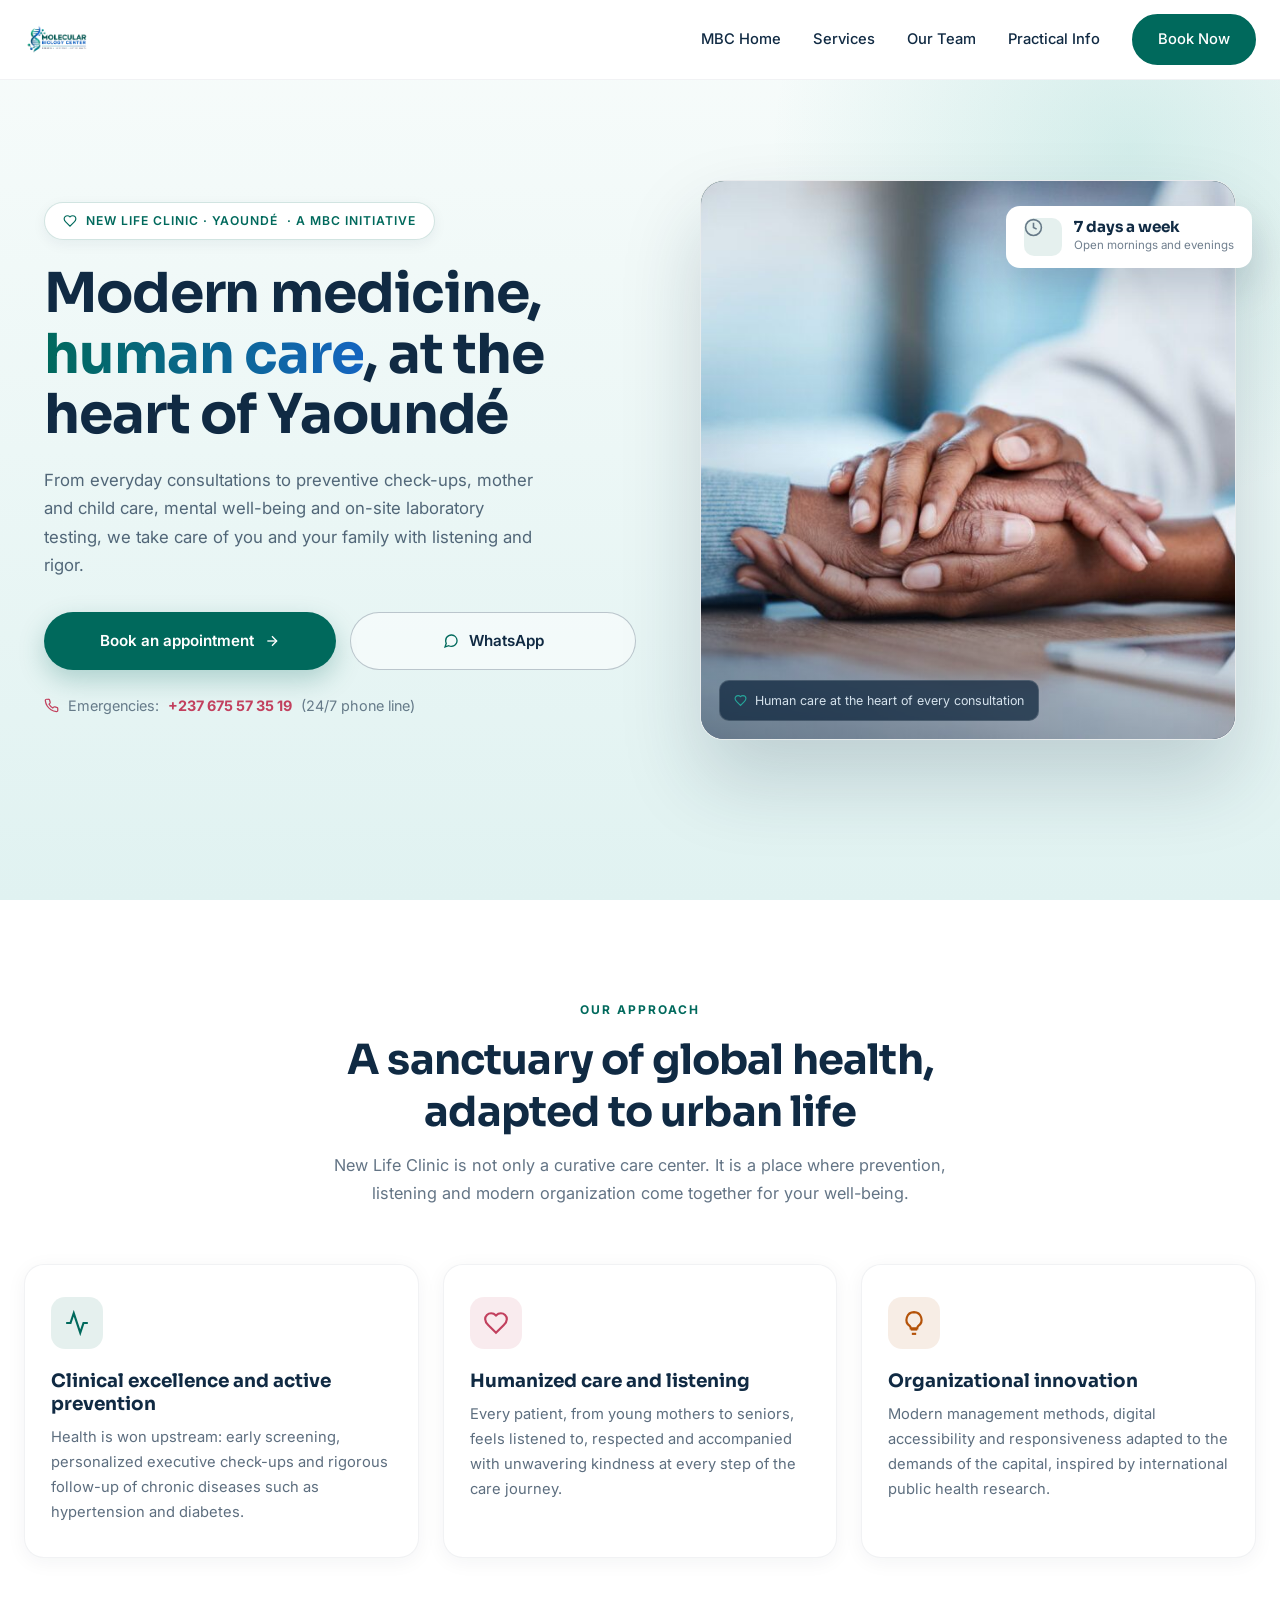
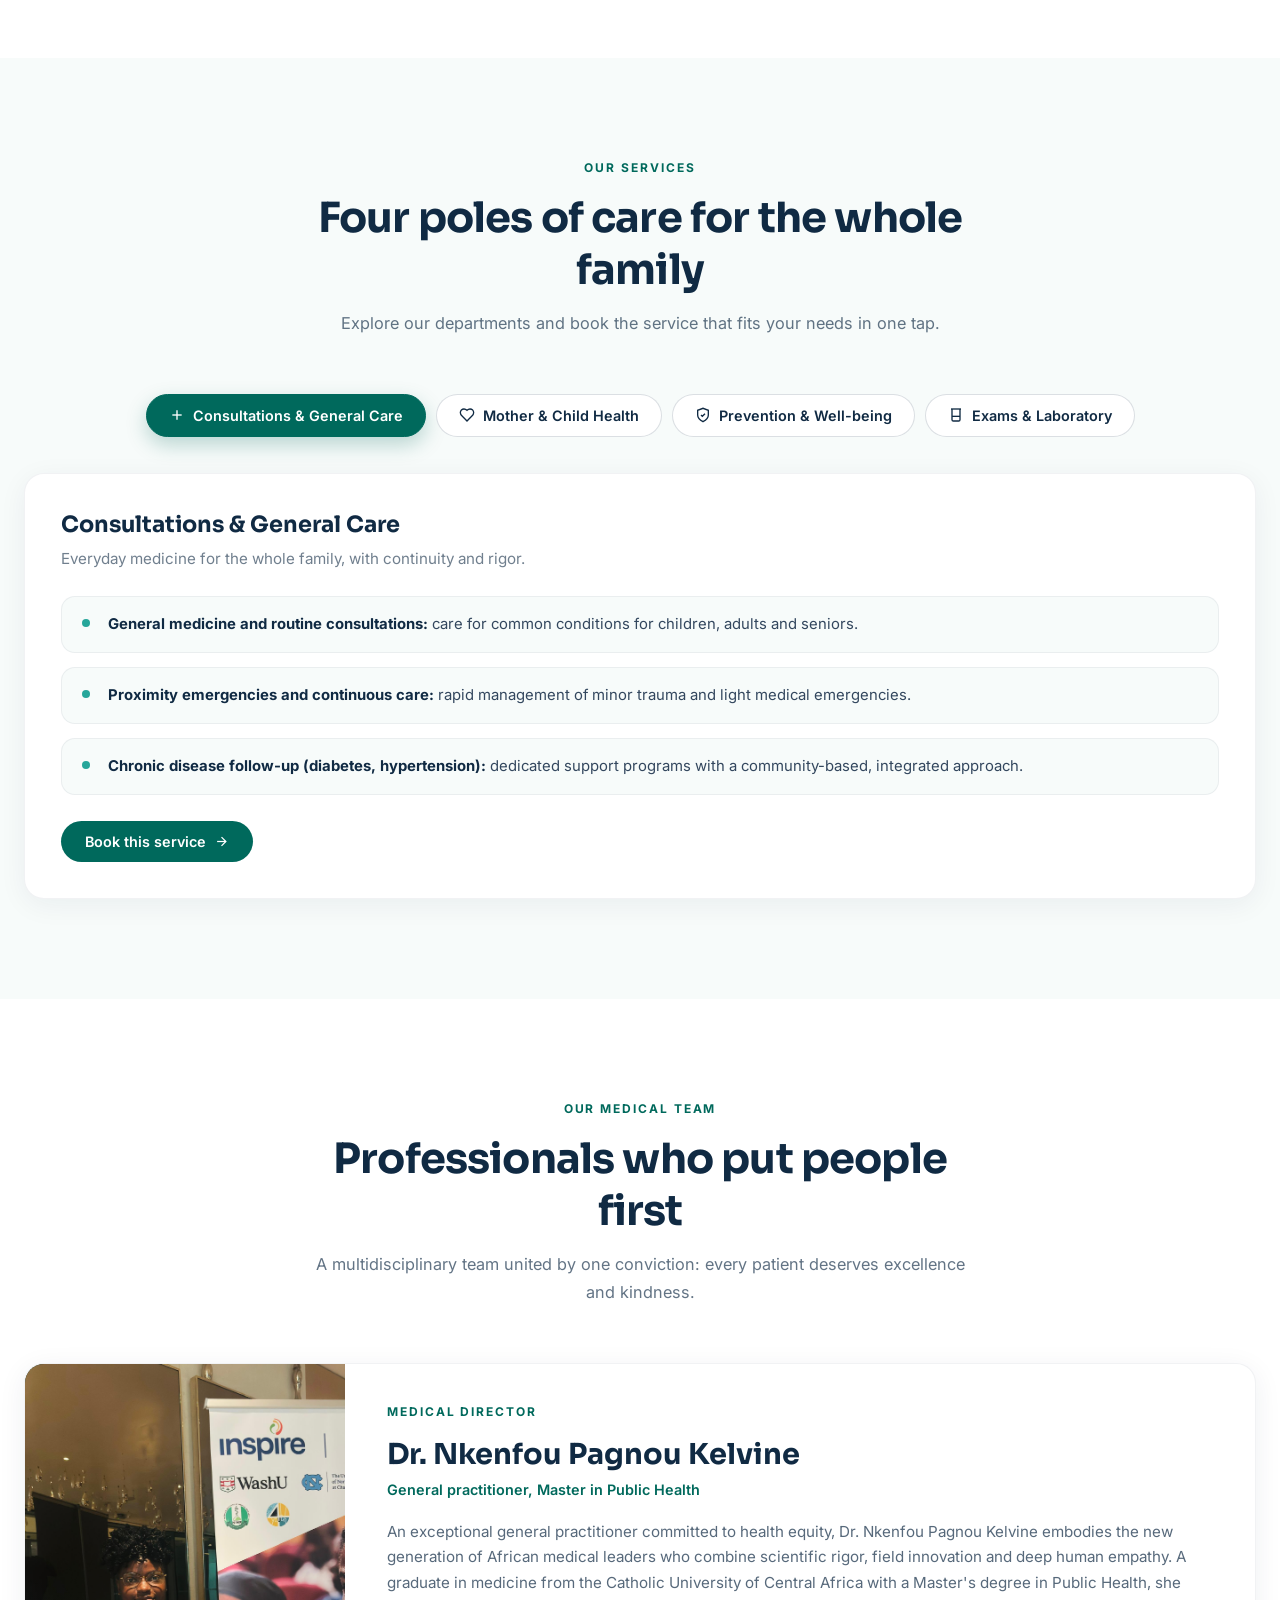
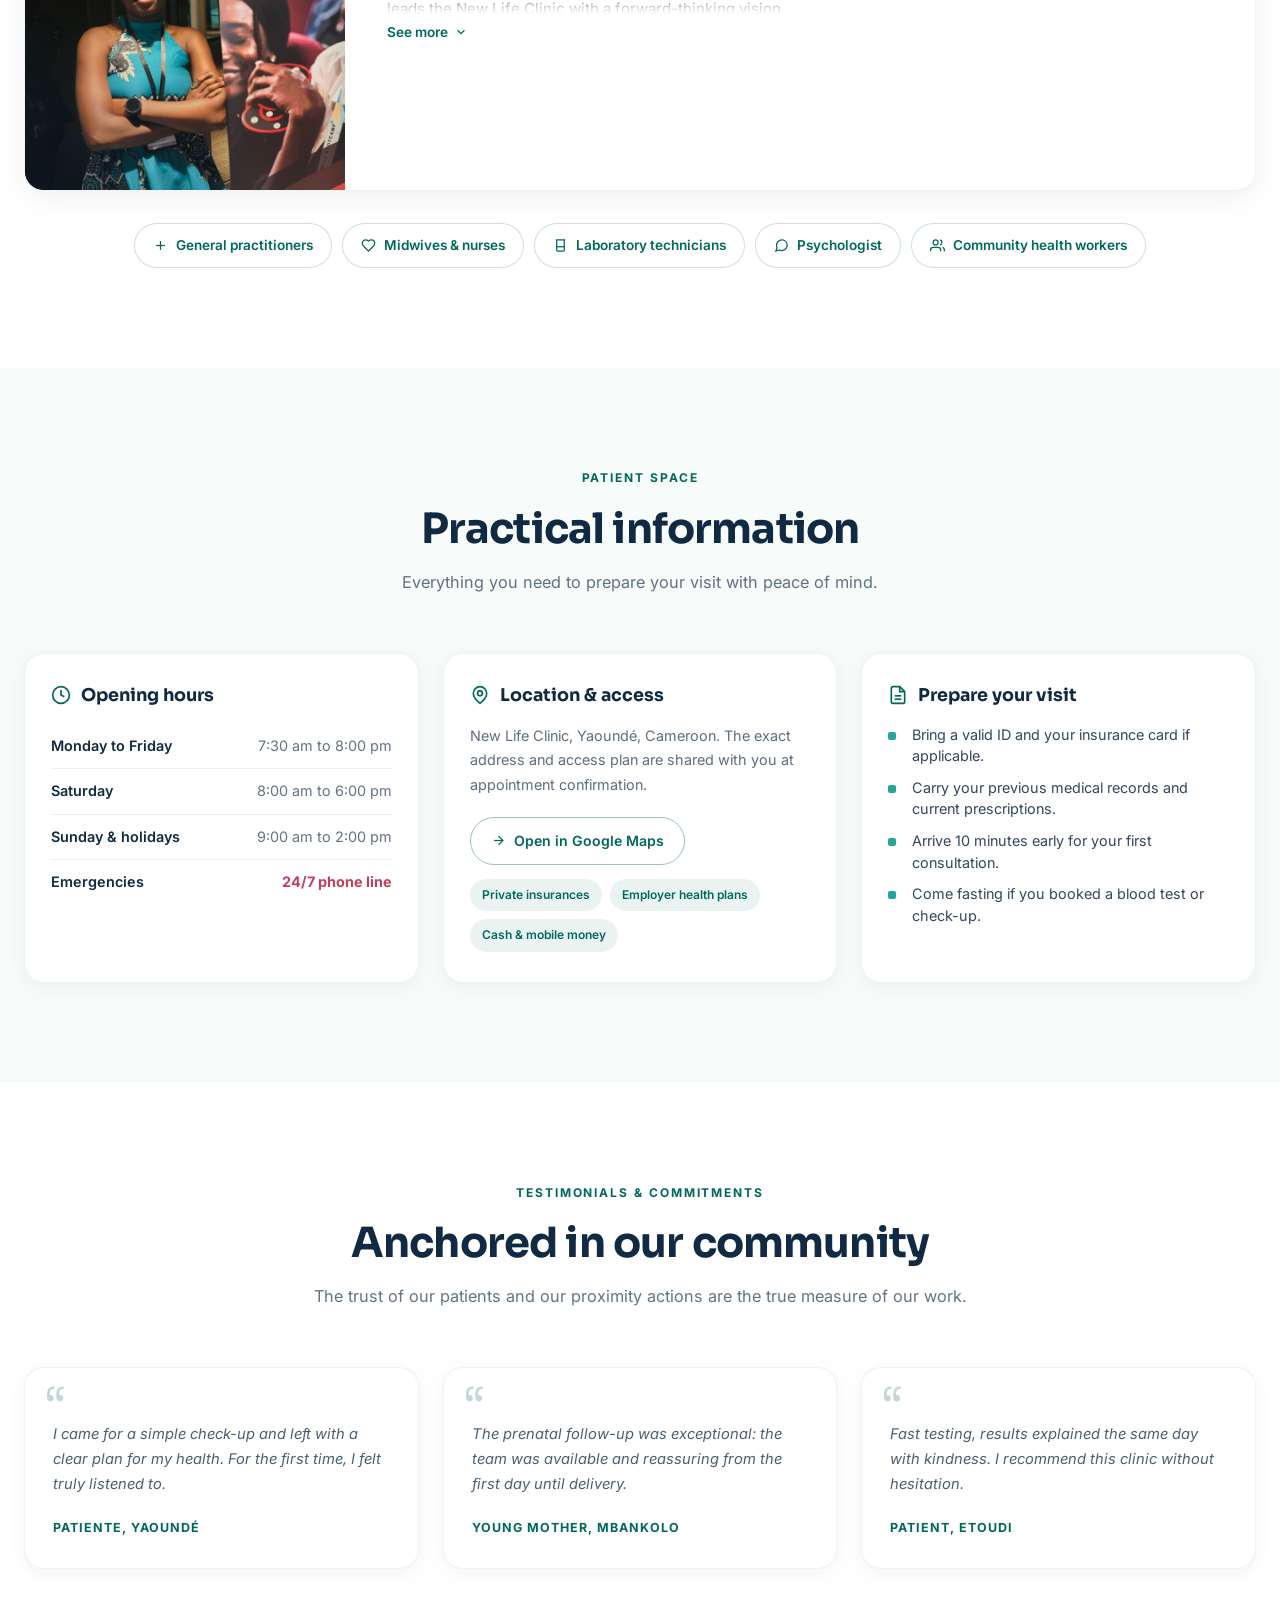
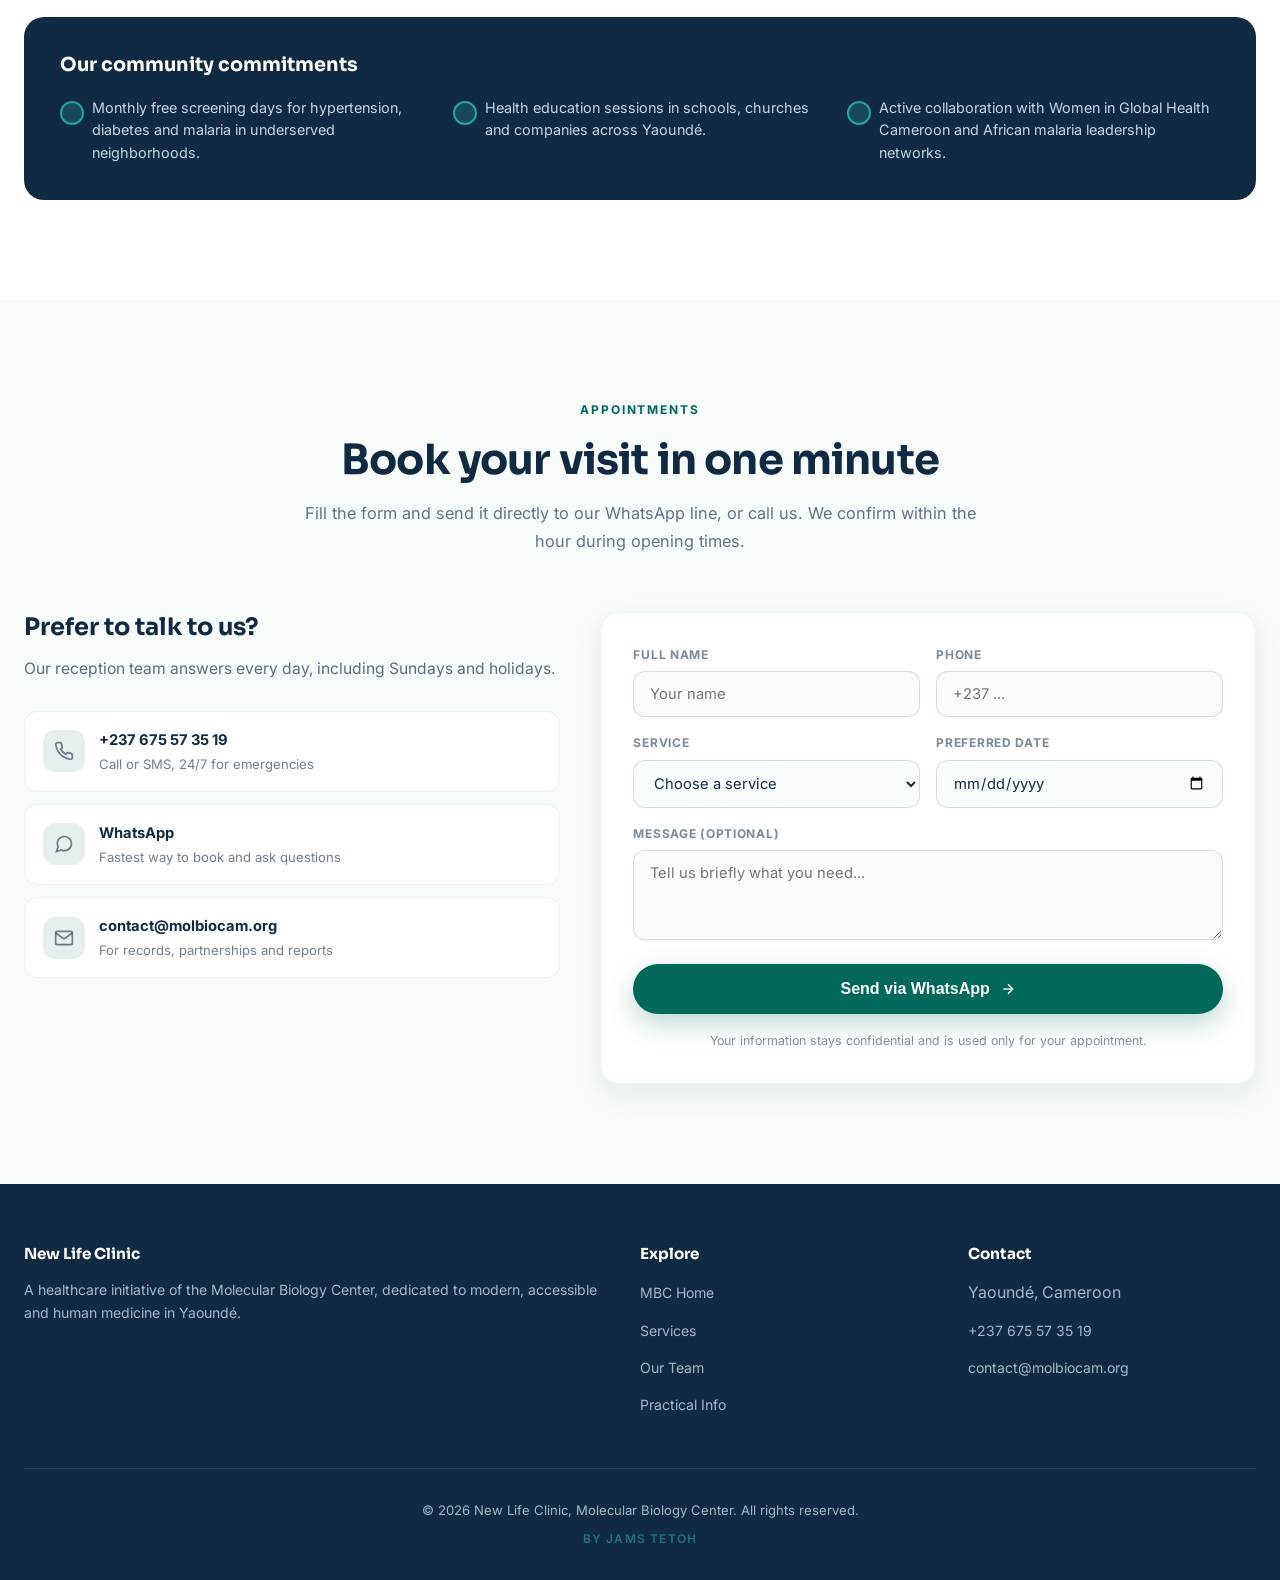
==== commit fa3dc6b7: "Clinic: new hero image, badge mobile fix, Kelvine portrait framing" ====
--- a/new-life-clinic.html
+++ b/new-life-clinic.html
@@ -63,8 +63,9 @@
 .nlc-hero{position:relative;min-height:100vh;overflow:hidden;background:linear-gradient(180deg,#F8FCFB 0%,#E0F2F1 100%);display:flex;align-items:center;}
 .nlc-hero::before{content:"";position:absolute;width:820px;height:820px;right:-260px;top:-260px;background:radial-gradient(circle,rgba(38,166,154,.16),transparent 62%);border-radius:50%;}
 .nlc-hero-inner{position:relative;z-index:2;max-width:1240px;margin:0 auto;width:100%;padding:110px 24px 90px;display:grid;grid-template-columns:minmax(0,1.05fr) minmax(0,.95fr);gap:64px;align-items:center;}
-.nlc-badge{display:inline-flex;align-items:center;gap:9px;padding:9px 18px;background:#fff;border:1px solid rgba(0,105,92,.18);border-radius:50px;color:#00695C;font-size:.76rem;font-weight:600;letter-spacing:.1em;text-transform:uppercase;box-shadow:0 4px 14px rgba(16,42,67,.06);flex-wrap:wrap;max-width:100%;}
+.nlc-badge{display:inline-flex;align-items:center;gap:9px;padding:9px 18px;background:#fff;border:1px solid rgba(0,105,92,.18);border-radius:50px;color:#00695C;font-size:.76rem;font-weight:600;letter-spacing:.08em;text-transform:uppercase;box-shadow:0 4px 14px rgba(16,42,67,.06);flex-wrap:wrap;max-width:100%;line-height:1.5;}
 .nlc-badge svg{width:14px;height:14px;flex-shrink:0;}
+.badge-extra{display:inline;}
 .nlc-hero h1{font-family:'Sora',sans-serif;font-weight:700;font-size:clamp(2rem,4.3vw,3.6rem);line-height:1.1;letter-spacing:-.02em;color:#102A43;margin:24px 0 20px;max-width:560px;text-wrap:balance;}
 .nlc-hero h1 .acc{background:linear-gradient(90deg,#00695C,#1565C0);-webkit-background-clip:text;background-clip:text;color:transparent;}
 .nlc-sub{color:rgba(16,42,67,.7);font-size:1.05rem;line-height:1.7;max-width:500px;margin:0 0 32px;}
@@ -134,8 +135,8 @@
 .pick-service:hover{background:#005a50;transform:translateY(-2px);box-shadow:0 8px 20px rgba(0,105,92,.25);}
 .pick-service svg{width:15px;height:15px;}
 .tm-founder{display:grid;grid-template-columns:320px 1fr;background:#fff;border-radius:20px;overflow:hidden;box-shadow:0 6px 28px rgba(16,42,67,.07);border:1px solid rgba(16,42,67,.06);margin-bottom:32px;}
-.tm-founder-media{position:relative;min-height:340px;background:linear-gradient(160deg,#0E3A34,#102A43);}
-.tm-founder-media img{position:absolute;inset:0;width:100%;height:100%;object-fit:cover;object-position:center 20%;transition:transform .9s cubic-bezier(.16,1,.3,1);}
+.tm-founder-media{position:relative;aspect-ratio:3/4;background:linear-gradient(160deg,#0E3A34,#102A43);}
+.tm-founder-media img{position:absolute;inset:0;width:100%;height:100%;object-fit:cover;object-position:35% 28%;transition:transform .9s cubic-bezier(.16,1,.3,1);}
 .tm-founder:hover .tm-founder-media img{transform:scale(1.05);}
 .tm-founder-media::after{content:"";position:absolute;inset:0;background:linear-gradient(200deg,transparent 60%,rgba(11,34,57,.4));}
 .tm-founder-body{padding:38px 42px;}
@@ -228,7 +229,8 @@
   .commit-list{grid-template-columns:1fr;}
   .book-grid{grid-template-columns:1fr;}
   .tm-founder{grid-template-columns:1fr;}
-  .tm-founder-media{min-height:0;aspect-ratio:4/3;}
+  .tm-founder-media{aspect-ratio:4/5;max-height:520px;}
+  .tm-founder-media img{object-position:35% 22%;}
   .tm-founder-body{padding:28px 24px;}
   .mbc-footer-grid{grid-template-columns:1fr 1fr;}
   .mbc-logo-img{height:38px;}
@@ -238,6 +240,8 @@
   .mbc-header{padding:12px 16px;}.mbc-header.scrolled{padding:8px 16px;}.mbc-logo-img{height:34px;}
   .nlc-hero{min-height:auto !important;}
   .nlc-hero-inner{padding:88px 18px 48px !important;gap:28px !important;}
+  .nlc-badge{font-size:.68rem !important;padding:8px 14px !important;letter-spacing:.05em !important;}
+  .badge-extra{display:none !important;}
   .nlc-hero h1{font-size:clamp(1.55rem,6.6vw,1.95rem) !important;line-height:1.18 !important;margin:0 0 14px !important;}
   .nlc-hero h1 .acc{white-space:nowrap;}
   .nlc-sub{font-size:.92rem !important;margin-bottom:22px !important;}
@@ -255,6 +259,7 @@
   .svc-list li::before{left:16px;top:20px;}
   .tm-founder-body{padding:20px 16px !important;}
   .tm-founder-body h3{font-size:1.3rem !important;}
+  .tm-founder-media{aspect-ratio:4/5 !important;max-height:460px !important;}
   .info-card{padding:24px 18px !important;}
   .commit-box{padding:24px 18px !important;}
   .book-form{padding:22px 16px !important;}
@@ -292,7 +297,7 @@
 <section class="nlc-hero" id="home">
   <div class="nlc-hero-inner">
     <div class="nlc-copy">
-      <span class="nlc-badge"><svg viewBox="0 0 24 24" fill="none" stroke="currentColor" stroke-width="2"><path d="M19 14c1.49-1.46 3-3.21 3-5.5A5.5 5.5 0 0 0 16.5 3c-1.76 0-3 .5-4.5 2-1.5-1.5-2.74-2-4.5-2A5.5 5.5 0 0 0 2 8.5c0 2.3 1.5 4.05 3 5.5l7 7Z"/></svg> New Life Clinic · Yaoundé · A MBC initiative</span>
+      <span class="nlc-badge"><svg viewBox="0 0 24 24" fill="none" stroke="currentColor" stroke-width="2"><path d="M19 14c1.49-1.46 3-3.21 3-5.5A5.5 5.5 0 0 0 16.5 3c-1.76 0-3 .5-4.5 2-1.5-1.5-2.74-2-4.5-2A5.5 5.5 0 0 0 2 8.5c0 2.3 1.5 4.05 3 5.5l7 7Z"/></svg> New Life Clinic · Yaoundé <span class="badge-extra">· A MBC initiative</span></span>
       <h1>Modern medicine, <span class="acc">human care</span>, at the heart of Yaoundé</h1>
       <p class="nlc-sub">From everyday consultations to preventive check-ups, mother and child care, mental well-being and on-site laboratory testing, we take care of you and your family with listening and rigor.</p>
       <div class="nlc-cta">
@@ -303,8 +308,8 @@
     </div>
     <div class="nlc-visual">
       <div class="nlc-frame">
-        <img src="/photos/hero-lab.jpg" alt="New Life Clinic on-site laboratory" loading="lazy">
-        <span class="nlc-caption"><svg viewBox="0 0 24 24" fill="none" stroke="currentColor" stroke-width="2"><path d="M20 10c0 6-8 12-8 12s-8-6-8-12a8 8 0 0 1 16 0Z"/><circle cx="12" cy="10" r="3"/></svg> On-site laboratory, rapid and reliable results</span>
+        <img src="/photos/clinic-hero.jpg" alt="A caregiver holding a patient's hands at New Life Clinic" loading="lazy" onerror="this.src='/photos/hero-lab.jpg';">
+        <span class="nlc-caption"><svg viewBox="0 0 24 24" fill="none" stroke="currentColor" stroke-width="2"><path d="M19 14c1.49-1.46 3-3.21 3-5.5A5.5 5.5 0 0 0 16.5 3c-1.76 0-3 .5-4.5 2-1.5-1.5-2.74-2-4.5-2A5.5 5.5 0 0 0 2 8.5c0 2.3 1.5 4.05 3 5.5l7 7Z"/></svg> Human care at the heart of every consultation</span>
       </div>
       <div class="nlc-chip"><span class="nlc-chip-ico"><svg viewBox="0 0 24 24" fill="none" stroke="currentColor" stroke-width="2"><circle cx="12" cy="12" r="10"/><polyline points="12 6 12 12 16 14"/></svg></span><span><b>7 days a week</b><span>Open mornings and evenings</span></span></div>
     </div>
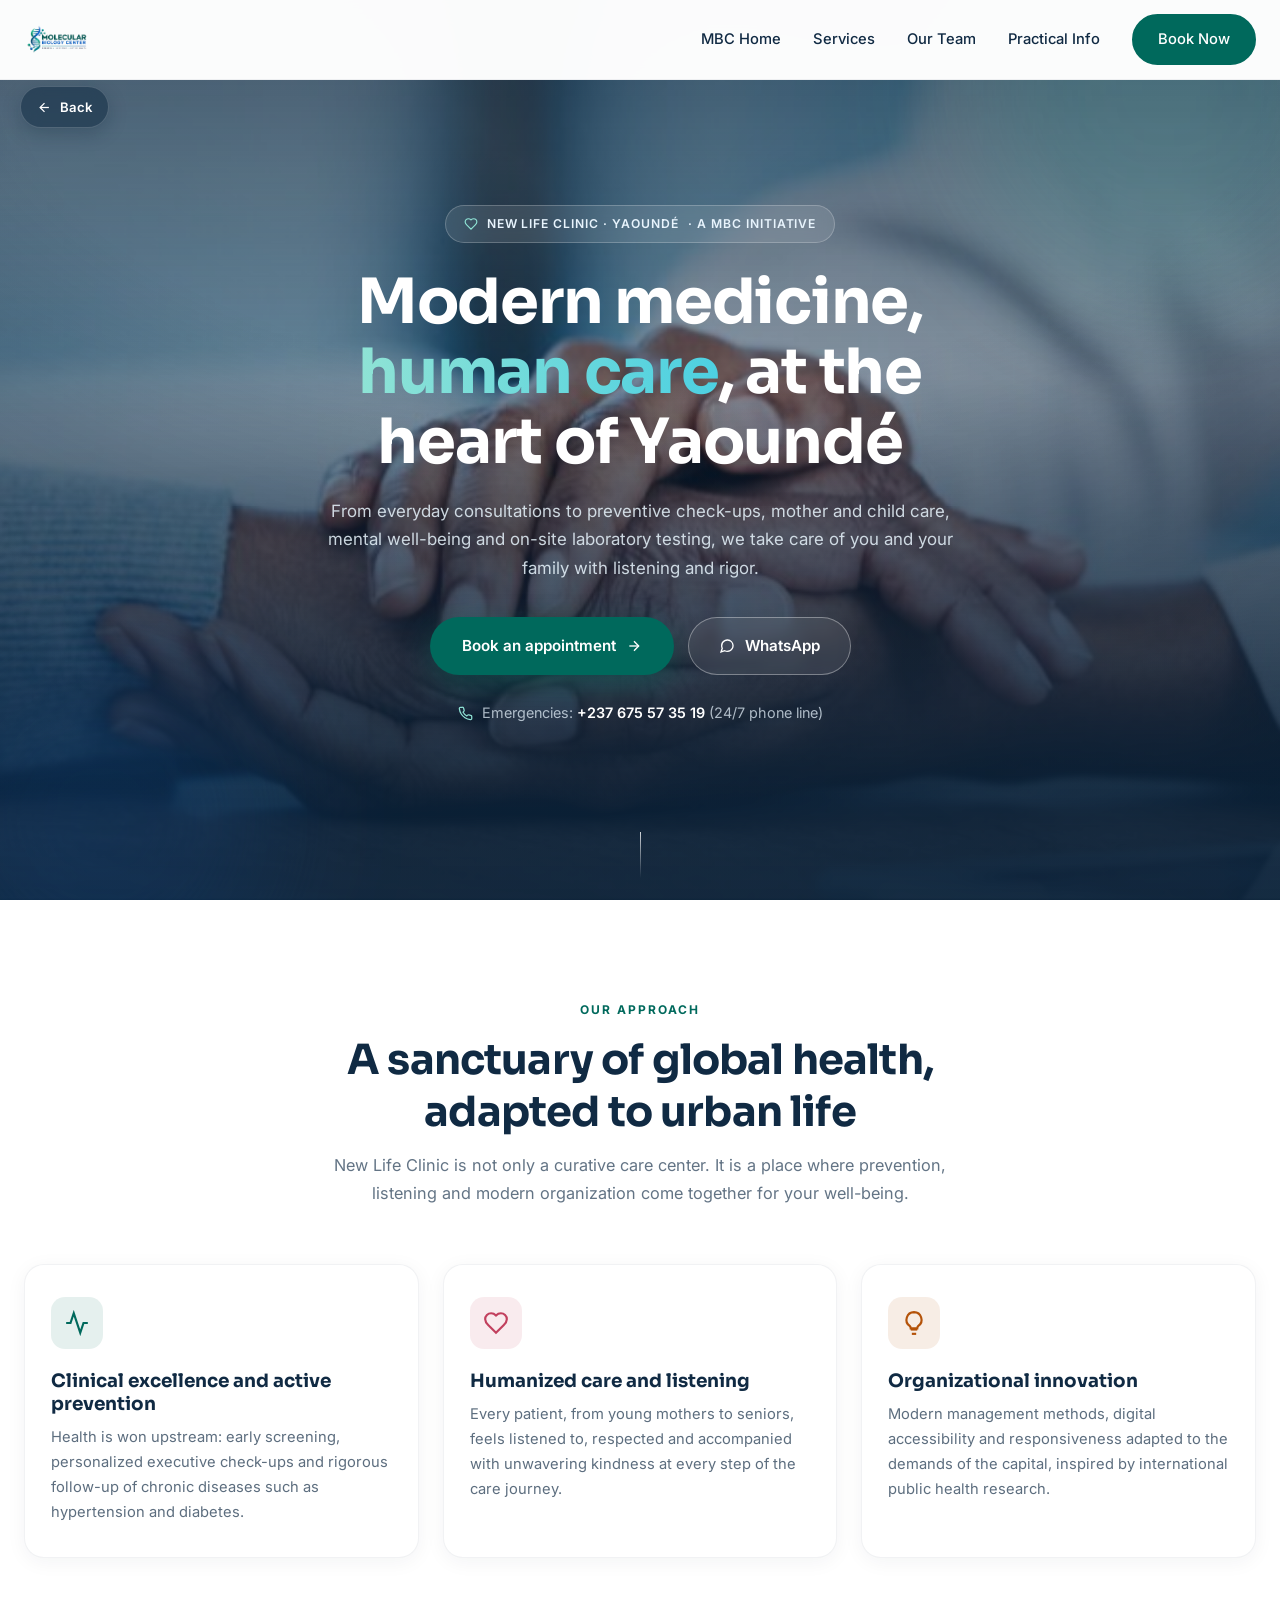
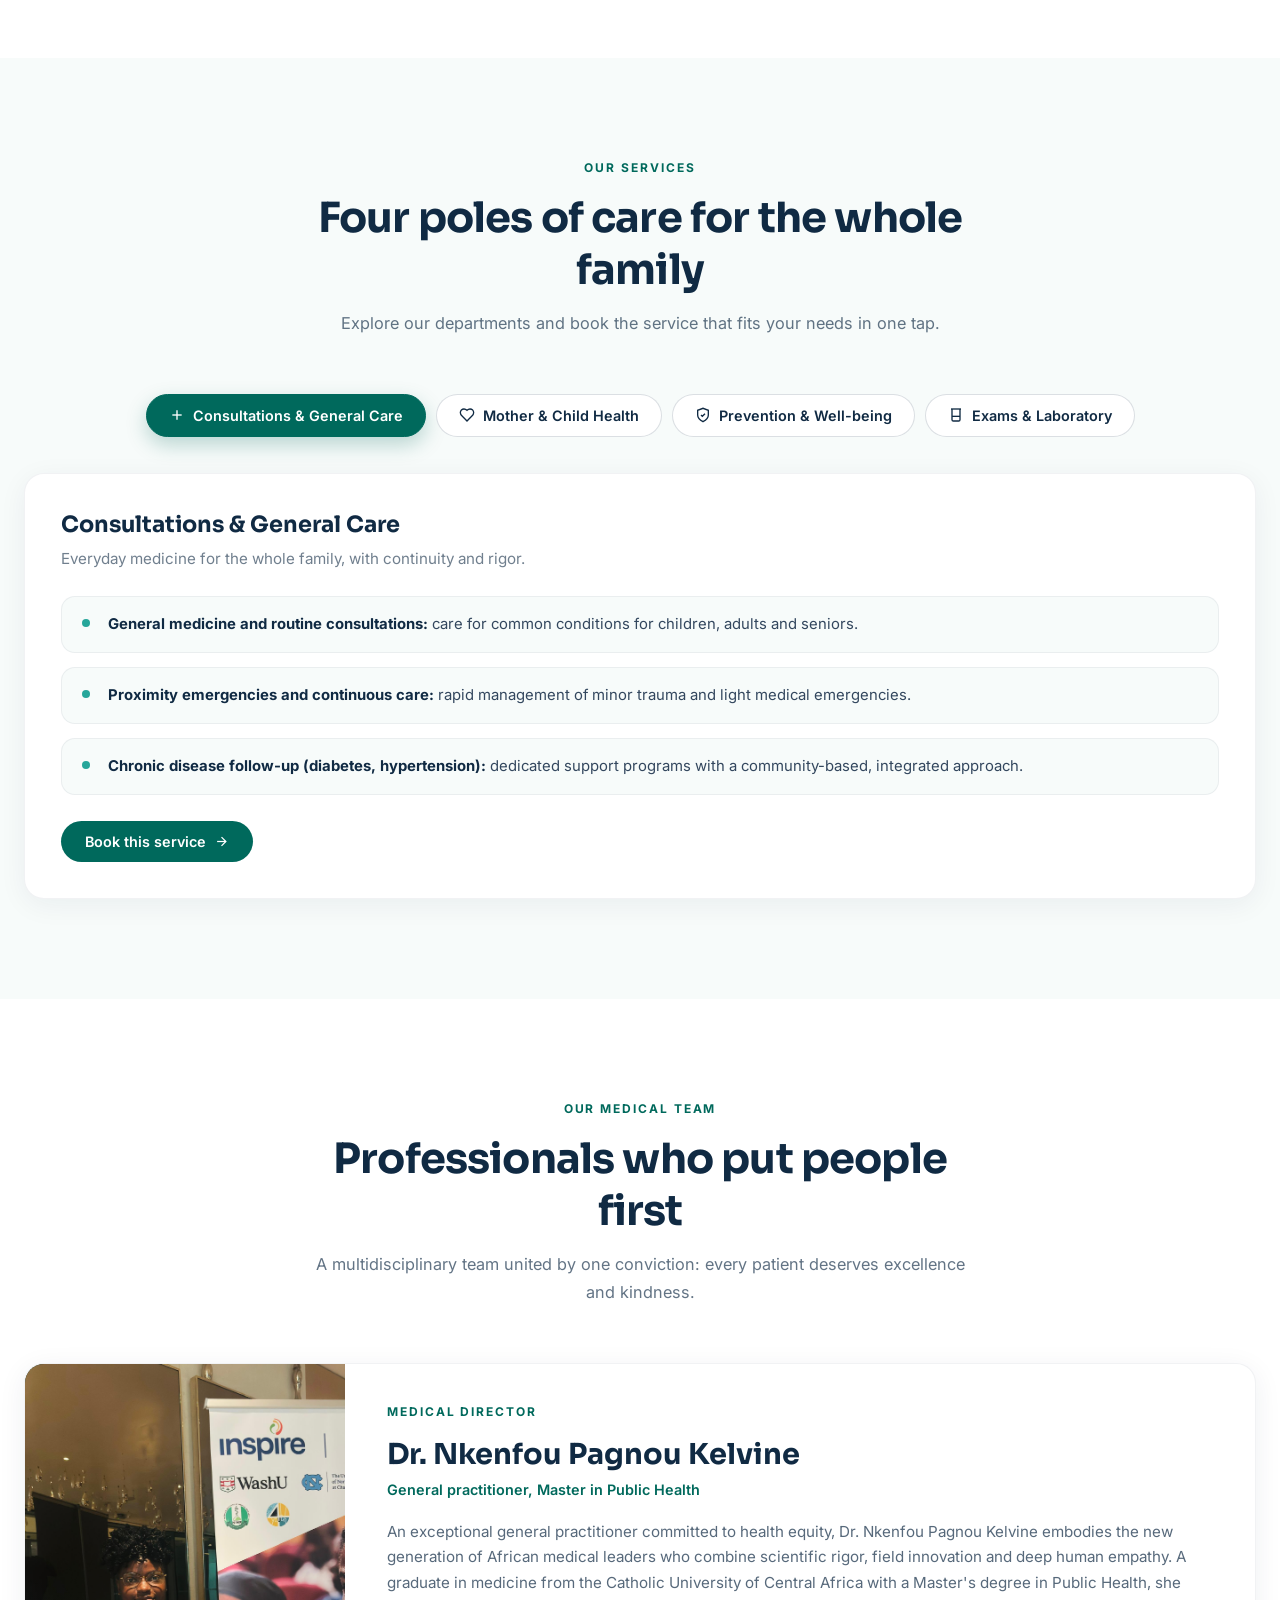
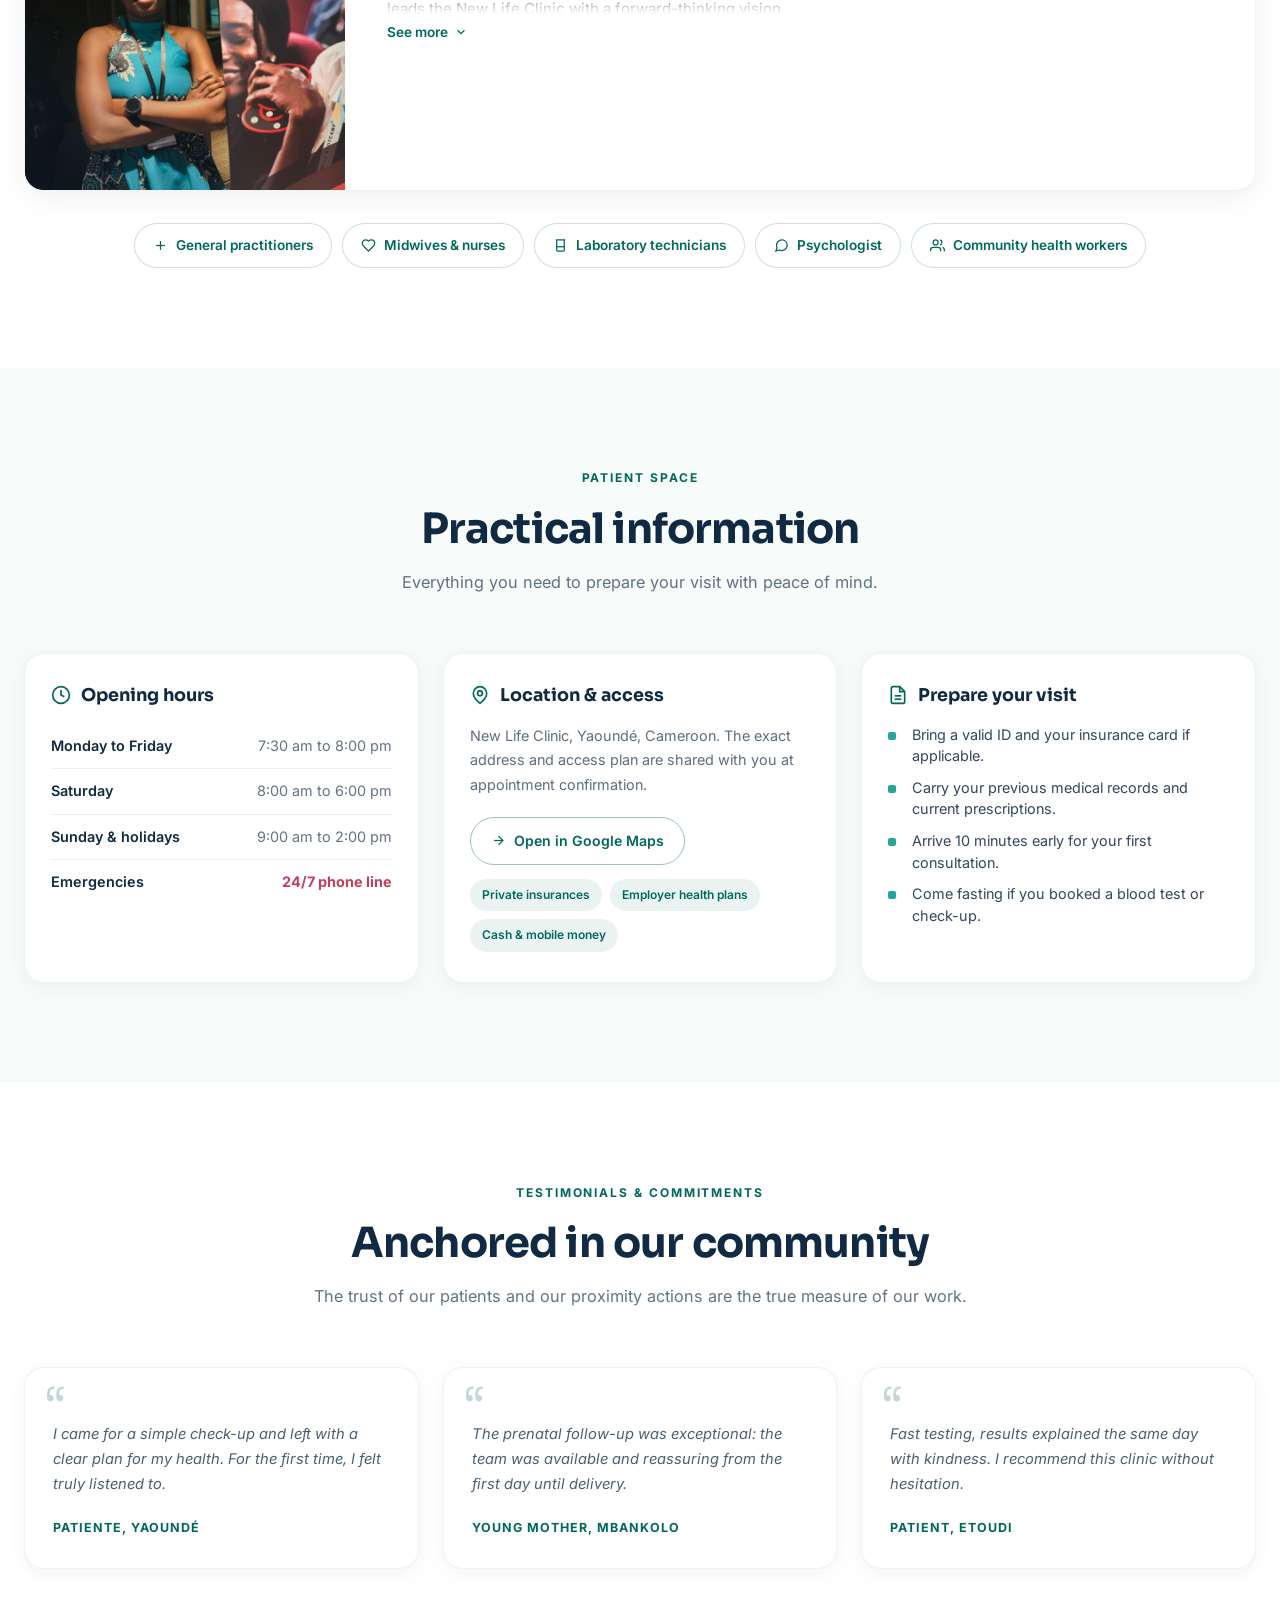
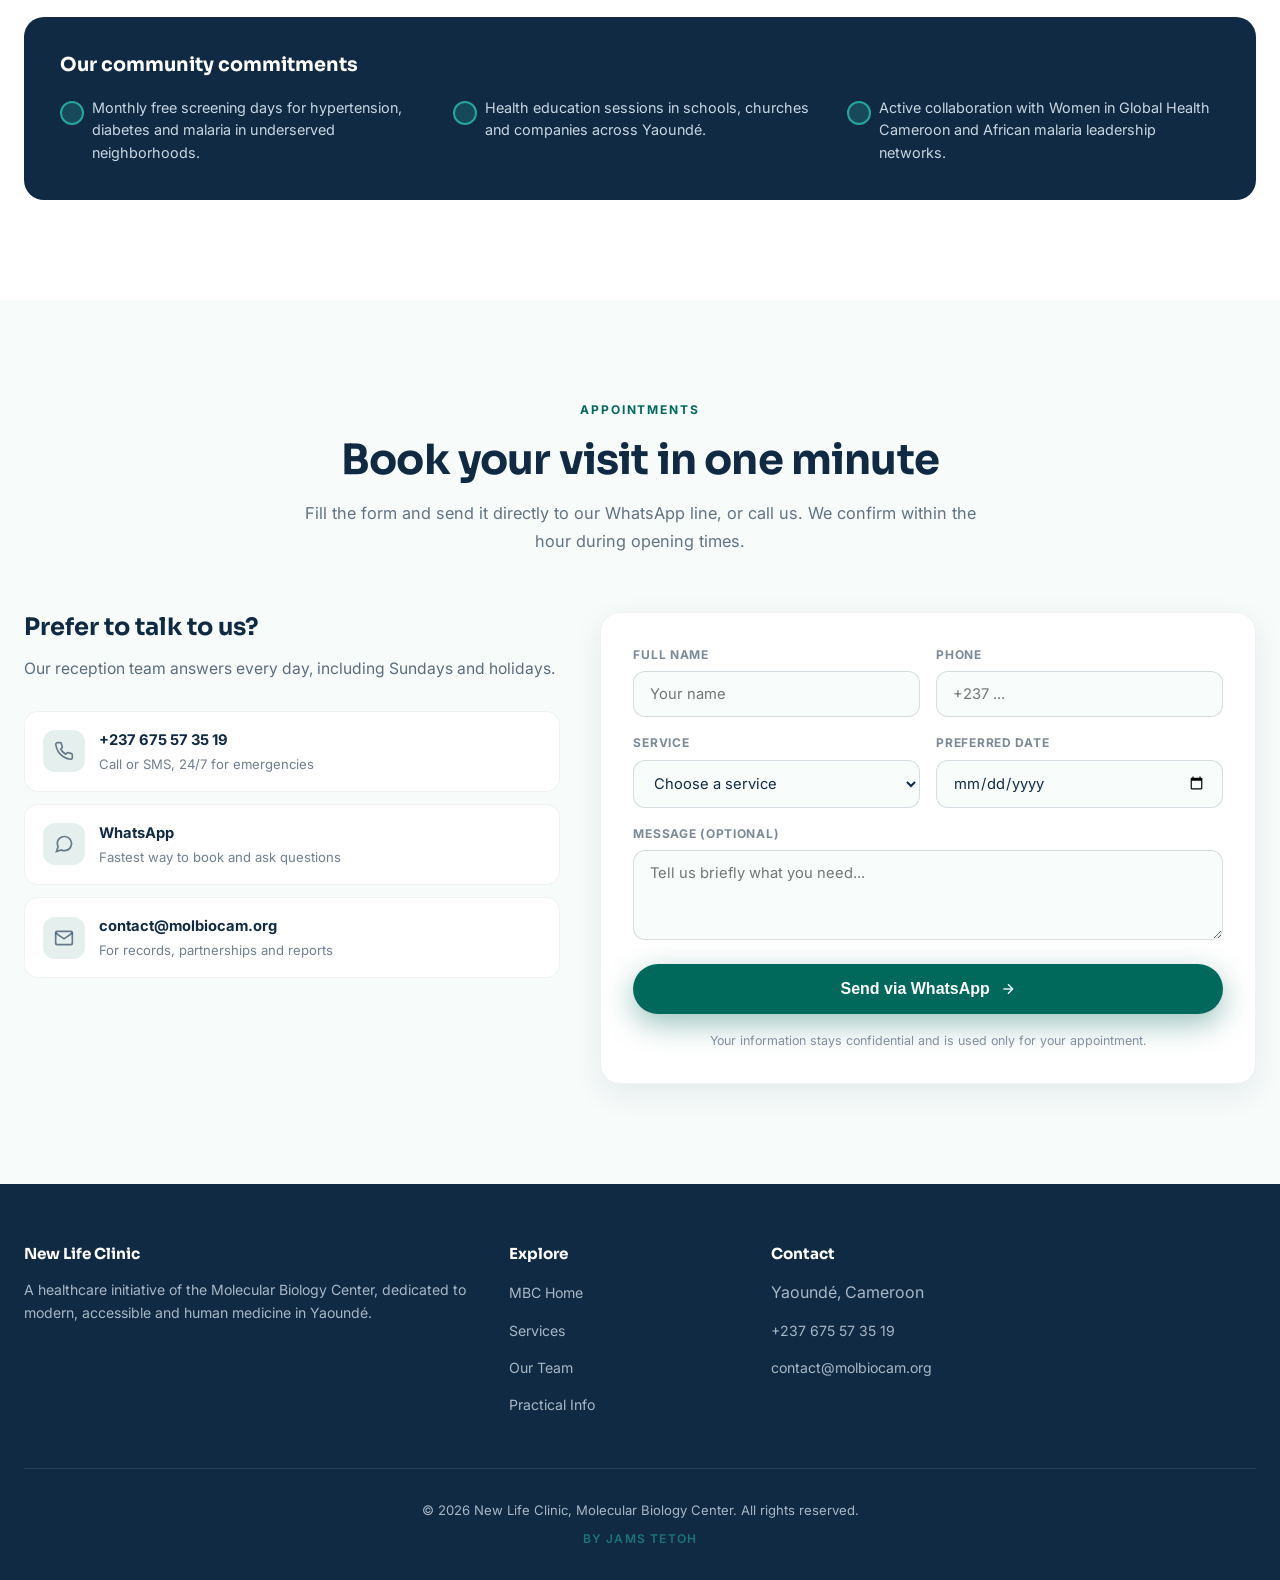
==== commit 05c86542: "Clinic page: fullscreen animated hero + back button (complete file)" ====
--- a/new-life-clinic.html
+++ b/new-life-clinic.html
@@ -5,106 +5,14 @@
 <meta name="viewport" content="width=device-width, initial-scale=1.0, maximum-scale=5.0">
 <title>New Life Clinic | Molecular Biology Center</title>
 <link href="https://fonts.googleapis.com/css2?family=Sora:wght@600;700;800&family=Inter:wght@400;500;600&display=swap" rel="stylesheet">
+<link rel="stylesheet" href="assets/mbc-core.css">
 <style>
-*{margin:0;padding:0;box-sizing:border-box;}
-html{scroll-behavior:smooth;overflow-x:hidden;}
-body{font-family:'Inter',sans-serif;color:#1E293B;line-height:1.7;background:#fff;overflow-x:hidden;max-width:100vw;}
-h1,h2,h3,h4{font-family:'Sora',sans-serif;color:#102A43;line-height:1.25;overflow-wrap:break-word;}
-a{text-decoration:none;color:inherit;}
-img{max-width:100%;height:auto;display:block;}
-section{scroll-margin-top:90px;}
-.mbc-header{position:fixed;top:0;left:0;right:0;z-index:100;background:rgba(255,255,255,.98);backdrop-filter:blur(12px);border-bottom:1px solid rgba(16,42,67,.06);padding:14px 24px;transition:all .3s ease;}
-.mbc-header.scrolled{padding:10px 24px;box-shadow:0 4px 20px rgba(16,42,67,.08);}
-.mbc-header-inner{max-width:1240px;margin:0 auto;display:flex;justify-content:space-between;align-items:center;gap:16px;}
-.mbc-logo{display:flex;align-items:center;gap:12px;flex-shrink:0;transition:transform .3s;}
-.mbc-logo:hover{transform:translateX(4px);}
-.mbc-logo-img{height:44px;width:auto;object-fit:contain;display:block;}
-.mbc-nav{display:flex;gap:32px;align-items:center;flex-shrink:0;}
-.mbc-nav a{font-size:.92rem;font-weight:500;color:#102A43;transition:color .25s;position:relative;white-space:nowrap;}
-.mbc-nav a::after{content:"";position:absolute;left:0;bottom:-6px;width:0;height:2px;background:#00695C;transition:width .3s;}
-.mbc-nav a:hover{color:#00695C;}
-.mbc-nav a:hover::after{width:100%;}
-.mbc-nav-cta{background:#00695C;color:#fff !important;padding:11px 24px;border-radius:50px;font-weight:600;transition:all .3s cubic-bezier(.4,0,.2,1);border:2px solid #00695C;}
-.mbc-nav-cta::after{display:none;}
-.mbc-nav-cta:hover{background:#fff;color:#00695C !important;transform:translateY(-2px);box-shadow:0 8px 20px rgba(0,105,92,.2);}
-.mbc-menu-toggle{display:none;flex-direction:column;gap:5px;background:none;border:none;cursor:pointer;padding:8px;z-index:101;width:44px;height:44px;align-items:center;justify-content:center;flex-shrink:0;}
-.mbc-menu-toggle span{width:24px;height:2.5px;background:#102A43;border-radius:3px;transition:all .4s cubic-bezier(.68,-.55,.265,1.55);transform-origin:center;}
-.mbc-menu-toggle.active span:nth-child(1){transform:rotate(45deg) translate(5px,5px);background:#00695C;}
-.mbc-menu-toggle.active span:nth-child(2){opacity:0;transform:scaleX(0);}
-.mbc-menu-toggle.active span:nth-child(3){transform:rotate(-45deg) translate(5px,-5px);background:#00695C;}
-.mbc-mobile-menu{display:none;position:fixed;top:0;right:0;width:100%;max-width:420px;height:100vh;background:linear-gradient(180deg,#F8FCFB 0%,#fff 100%);z-index:99;transform:translateX(100%);transition:transform .5s cubic-bezier(.16,1,.3,1);flex-direction:column;padding:80px 32px 32px;box-shadow:-20px 0 60px rgba(16,42,67,.15);overflow-y:auto;}
-.mbc-mobile-menu.active{transform:translateX(0);}
-.mbc-backdrop{display:none;position:fixed;inset:0;background:rgba(16,42,67,.4);backdrop-filter:blur(6px);z-index:98;opacity:0;visibility:hidden;transition:all .4s ease;}
-.mbc-backdrop.active{opacity:1;visibility:visible;}
-.mbc-mobile-link{display:flex;align-items:center;gap:16px;padding:18px 0;font-size:1.15rem;font-weight:600;color:#102A43;position:relative;transform:translateX(40px);opacity:0;transition:all .4s cubic-bezier(.16,1,.3,1);border-bottom:1px solid rgba(16,42,67,.08);cursor:pointer;-webkit-tap-highlight-color:transparent;}
-.mbc-mobile-link::before{content:attr(data-num);font-family:'Sora',sans-serif;font-size:.75rem;font-weight:700;color:rgba(0,105,92,.4);min-width:28px;transition:all .3s;}
-.mbc-mobile-link svg{width:20px;height:20px;color:#00695C;flex-shrink:0;transition:all .3s;}
-.mbc-mobile-link::after{content:"";position:absolute;bottom:0;left:0;width:0;height:2px;background:linear-gradient(90deg,#00695C,#26A69A);transition:width .4s cubic-bezier(.16,1,.3,1);}
-.mbc-mobile-link:hover,.mbc-mobile-link:active{color:#00695C;transform:translateX(8px) !important;background:rgba(0,105,92,.04);border-radius:8px;padding-left:8px;}
-.mbc-mobile-link:hover svg,.mbc-mobile-link:active svg{transform:translateX(6px) scale(1.15);}
-.mbc-mobile-link:hover::after,.mbc-mobile-link:active::after{width:100%;}
-.mbc-mobile-menu.active .mbc-mobile-link{opacity:1;transform:translateX(0);}
-.mbc-mobile-menu.active .mbc-mobile-link:nth-child(1){transition-delay:.1s;}
-.mbc-mobile-menu.active .mbc-mobile-link:nth-child(2){transition-delay:.15s;}
-.mbc-mobile-menu.active .mbc-mobile-link:nth-child(3){transition-delay:.2s;}
-.mbc-mobile-menu.active .mbc-mobile-link:nth-child(4){transition-delay:.25s;}
-.mbc-mobile-menu.active .mbc-mobile-link:nth-child(5){transition-delay:.3s;}
-.mbc-mobile-link.active{color:#00695C !important;background:linear-gradient(90deg,rgba(0,105,92,.08),rgba(38,166,154,.04),transparent);border-left:3px solid #00695C;padding-left:16px !important;margin-left:-3px;}
-.mbc-mobile-link.active::before{color:#00695C !important;font-weight:800;}
-.mbc-mobile-link.active svg{color:#00695C;transform:scale(1.15);filter:drop-shadow(0 0 6px rgba(0,105,92,.5));}
-.mbc-mobile-link.active::after{width:100%;background:linear-gradient(90deg,#00695C,#26A69A,#00695C);background-size:200% 100%;animation:mbcShimmer 2s linear infinite;}
-@keyframes mbcShimmer{0%{background-position:200% 0;}100%{background-position:-200% 0;}}
-.mbc-mobile-menu .mbc-nav-cta{margin-top:32px;padding:16px 32px;font-size:1rem;text-align:center;justify-content:center;}
-.mbc-menu-footer{margin-top:auto;padding-top:24px;border-top:1px solid rgba(16,42,67,.1);opacity:0;transform:translateY(20px);transition:all .5s ease .4s;}
-.mbc-mobile-menu.active .mbc-menu-footer{opacity:1;transform:translateY(0);}
-.mbc-menu-footer p{font-size:.82rem;color:rgba(16,42,67,.5);line-height:1.6;margin:0 0 8px;}
-.mbc-menu-footer a{color:#00695C;font-weight:500;}
-@media(max-width:900px){.mbc-nav{display:none !important;}.mbc-menu-toggle{display:flex !important;}.mbc-mobile-menu{display:flex !important;}.mbc-backdrop{display:block !important;}}
-.nlc-hero{position:relative;min-height:100vh;overflow:hidden;background:linear-gradient(180deg,#F8FCFB 0%,#E0F2F1 100%);display:flex;align-items:center;}
-.nlc-hero::before{content:"";position:absolute;width:820px;height:820px;right:-260px;top:-260px;background:radial-gradient(circle,rgba(38,166,154,.16),transparent 62%);border-radius:50%;}
-.nlc-hero-inner{position:relative;z-index:2;max-width:1240px;margin:0 auto;width:100%;padding:110px 24px 90px;display:grid;grid-template-columns:minmax(0,1.05fr) minmax(0,.95fr);gap:64px;align-items:center;}
-.nlc-badge{display:inline-flex;align-items:center;gap:9px;padding:9px 18px;background:#fff;border:1px solid rgba(0,105,92,.18);border-radius:50px;color:#00695C;font-size:.76rem;font-weight:600;letter-spacing:.08em;text-transform:uppercase;box-shadow:0 4px 14px rgba(16,42,67,.06);flex-wrap:wrap;max-width:100%;line-height:1.5;}
-.nlc-badge svg{width:14px;height:14px;flex-shrink:0;}
-.badge-extra{display:inline;}
-.nlc-hero h1{font-family:'Sora',sans-serif;font-weight:700;font-size:clamp(2rem,4.3vw,3.6rem);line-height:1.1;letter-spacing:-.02em;color:#102A43;margin:24px 0 20px;max-width:560px;text-wrap:balance;}
-.nlc-hero h1 .acc{background:linear-gradient(90deg,#00695C,#1565C0);-webkit-background-clip:text;background-clip:text;color:transparent;}
-.nlc-sub{color:rgba(16,42,67,.7);font-size:1.05rem;line-height:1.7;max-width:500px;margin:0 0 32px;}
-.nlc-cta{display:flex;gap:14px;flex-wrap:wrap;}
-.btn-solid{display:inline-flex;align-items:center;gap:10px;background:#00695C;color:#fff;padding:15px 30px;border-radius:50px;font-weight:600;font-size:.95rem;text-decoration:none;transition:all .3s cubic-bezier(.4,0,.2,1);box-shadow:0 10px 26px rgba(0,105,92,.25);flex:1;justify-content:center;min-width:0;border:none;cursor:pointer;}
-.btn-solid:hover{background:#005a50;transform:translateY(-2px);box-shadow:0 14px 32px rgba(0,105,92,.35);}
-.btn-solid svg{width:16px;height:16px;flex-shrink:0;}
-.btn-ghost{display:inline-flex;align-items:center;justify-content:center;gap:10px;padding:15px 26px;border:1.5px solid rgba(16,42,67,.25);border-radius:50px;color:#102A43;font-weight:600;font-size:.95rem;text-decoration:none;background:rgba(255,255,255,.5);transition:all .3s;flex:1;min-width:0;}
-.btn-ghost:hover{border-color:#00695C;color:#00695C;background:#fff;transform:translateY(-2px);}
-.btn-ghost svg{width:16px;height:16px;flex-shrink:0;color:#00695C;}
-.emergency-line{display:flex;align-items:center;gap:9px;margin-top:24px;color:rgba(16,42,67,.6);font-size:.9rem;flex-wrap:wrap;}
-.emergency-line svg{width:15px;height:15px;color:#C2405E;flex-shrink:0;}
-.emergency-line a{color:#C2405E;font-weight:700;}
-.nlc-visual{position:relative;}
-.nlc-frame{position:relative;width:100%;aspect-ratio:4/5;max-height:560px;border-radius:24px;overflow:hidden;border:1px solid rgba(255,255,255,.9);box-shadow:0 40px 80px rgba(16,42,67,.18);background:linear-gradient(160deg,#0E3A34,#102A43);}
-.nlc-frame img{width:100%;height:100%;object-fit:cover;display:block;}
-.nlc-frame::after{content:"";position:absolute;inset:0;background:linear-gradient(200deg,rgba(11,34,57,0) 55%,rgba(11,34,57,.5) 100%);}
-.nlc-caption{position:absolute;left:18px;bottom:18px;z-index:2;display:inline-flex;align-items:center;gap:8px;padding:9px 14px;background:rgba(11,34,57,.72);backdrop-filter:blur(6px);border:1px solid rgba(255,255,255,.14);border-radius:10px;color:rgba(232,244,253,.9);font-size:.78rem;max-width:calc(100% - 36px);}
-.nlc-caption svg{width:13px;height:13px;color:#26A69A;flex-shrink:0;}
-.nlc-chip{position:absolute;top:26px;right:-16px;z-index:3;display:flex;align-items:center;gap:12px;background:#fff;border-radius:14px;padding:12px 18px;box-shadow:0 18px 40px rgba(16,42,67,.16);animation:nlcFloat 6s ease-in-out infinite;}
-.nlc-chip-ico{width:38px;height:38px;border-radius:10px;background:rgba(0,105,92,.1);color:#00695C;display:flex;align-items:center;justify-content:center;flex-shrink:0;}
-.nlc-chip-ico svg{width:19px;height:19px;}
-.nlc-chip b{font-family:'Sora',sans-serif;font-size:.95rem;color:#102A43;display:block;line-height:1.2;}
-.nlc-chip span{font-size:.72rem;color:rgba(16,42,67,.6);display:block;}
-@keyframes nlcFloat{0%,100%{transform:translateY(0);}50%{transform:translateY(-10px);}}
-.nlc-badge,.nlc-hero h1,.nlc-sub,.nlc-cta,.emergency-line,.nlc-visual{opacity:0;transform:translateY(22px);}
-.nlc-hero.loaded .nlc-badge{animation:nlcIn .9s cubic-bezier(.16,1,.3,1) .15s forwards;}
-.nlc-hero.loaded h1{animation:nlcIn .9s cubic-bezier(.16,1,.3,1) .3s forwards;}
-.nlc-hero.loaded .nlc-sub{animation:nlcIn .9s cubic-bezier(.16,1,.3,1) .45s forwards;}
-.nlc-hero.loaded .nlc-cta{animation:nlcIn .9s cubic-bezier(.16,1,.3,1) .6s forwards;}
-.nlc-hero.loaded .emergency-line{animation:nlcIn .9s cubic-bezier(.16,1,.3,1) .72s forwards;}
-.nlc-hero.loaded .nlc-visual{animation:nlcIn 1.1s cubic-bezier(.16,1,.3,1) .4s forwards;}
-@keyframes nlcIn{to{opacity:1;transform:translateY(0);}}
 .nlc-section{padding:100px 24px;}
 .nlc-section.alt{background:#F7FBFA;}
 .nlc-inner{max-width:1240px;margin:0 auto;}
 .sec-head{text-align:center;max-width:680px;margin:0 auto 56px;}
 .overline{font-size:.75rem;font-weight:700;letter-spacing:.16em;text-transform:uppercase;color:#00695C;margin-bottom:14px;display:block;}
-.sec-head h2{font-family:'Sora',sans-serif;font-weight:700;font-size:clamp(1.8rem,3.4vw,2.6rem);letter-spacing:-.02em;color:#102A43;margin:0 0 14px;}
+.sec-head h2{font-size:clamp(1.8rem,3.4vw,2.6rem);letter-spacing:-.02em;margin:0 0 14px;}
 .sec-head p{color:rgba(16,42,67,.65);font-size:1.02rem;line-height:1.7;margin:0;}
 .pillar-grid{display:grid;grid-template-columns:repeat(3,1fr);gap:24px;}
 .pillar-card{background:#fff;border:1px solid rgba(16,42,67,.06);border-radius:20px;padding:32px 26px;box-shadow:0 4px 20px rgba(16,42,67,.05);transition:transform .35s cubic-bezier(.16,1,.3,1),box-shadow .35s ease;}
@@ -114,7 +22,6 @@
 .tint-teal{background:rgba(0,105,92,.1);color:#00695C;}
 .tint-rose{background:rgba(194,64,94,.1);color:#C2405E;}
 .tint-amber{background:rgba(180,83,9,.1);color:#B45309;}
-.tint-blue{background:rgba(21,101,192,.1);color:#1565C0;}
 .pillar-card h3{font-size:1.15rem;margin:0 0 10px;}
 .pillar-card p{font-size:.92rem;color:rgba(16,42,67,.68);margin:0;}
 .nlc-tabs{display:flex;flex-wrap:wrap;gap:10px;justify-content:center;margin-bottom:36px;}
@@ -201,76 +108,8 @@
 .book-form textarea{resize:vertical;min-height:90px;}
 .submit-btn{width:100%;justify-content:center;padding:16px 24px;font-size:1rem;}
 .form-note{font-size:.78rem;color:rgba(16,42,67,.5);text-align:center;margin:0;}
-.mbc-footer{background:#102A43;color:rgba(232,244,253,.7);padding:60px 24px 30px;}
-.mbc-footer-inner{max-width:1240px;margin:0 auto;}
-.mbc-footer-grid{display:grid;grid-template-columns:2fr 1fr 1fr;gap:40px;margin-bottom:40px;}
-.mbc-footer h4{font-family:'Sora',sans-serif;font-weight:700;color:#fff;font-size:.95rem;margin:0 0 16px;}
-.mbc-footer p{font-size:.88rem;line-height:1.6;margin:0 0 12px;}
-.mbc-footer ul{list-style:none;padding:0;margin:0;}
-.mbc-footer ul li{margin-bottom:10px;}
-.mbc-footer ul a{font-size:.88rem;color:rgba(232,244,253,.7);transition:color .25s;}
-.mbc-footer ul a:hover{color:#26A69A;}
-.mbc-footer-bottom{padding-top:30px;border-top:1px solid rgba(255,255,255,.1);text-align:center;font-size:.82rem;}
-.dev-signature{display:block;margin-top:8px;font-size:.75rem;color:rgba(38,166,154,.6);font-weight:600;letter-spacing:.1em;text-transform:uppercase;transition:color .3s ease;}
-.dev-signature:hover{color:#26A69A;}
-.mbcx-reveal{opacity:0;transform:translateY(30px);transition:opacity .8s cubic-bezier(.16,1,.3,1),transform .8s cubic-bezier(.16,1,.3,1);}
-.mbcx-reveal.visible{opacity:1;transform:translateY(0);}
-.mbcx-reveal-left{opacity:0;transform:translateX(-30px);transition:opacity .8s cubic-bezier(.16,1,.3,1),transform .8s cubic-bezier(.16,1,.3,1);}
-.mbcx-reveal-left.visible{opacity:1;transform:translateX(0);}
-.mbcx-reveal-right{opacity:0;transform:translateX(30px);transition:opacity .8s cubic-bezier(.16,1,.3,1),transform .8s cubic-bezier(.16,1,.3,1);}
-.mbcx-reveal-right.visible{opacity:1;transform:translateX(0);}
-.mbcx-reveal-scale{opacity:0;transform:scale(.92);transition:opacity .8s cubic-bezier(.16,1,.3,1),transform .8s cubic-bezier(.16,1,.3,1);}
-.mbcx-reveal-scale.visible{opacity:1;transform:scale(1);}
-@media(max-width:960px){
-  .nlc-hero-inner{grid-template-columns:1fr;gap:44px;padding:90px 20px 60px;}
-  .nlc-frame{aspect-ratio:16/10;max-height:none;}
-  .nlc-chip{position:relative;top:auto;right:auto;margin-top:16px;animation:none;}
-  .pillar-grid,.info-grid,.quote-grid{grid-template-columns:1fr;}
-  .commit-list{grid-template-columns:1fr;}
-  .book-grid{grid-template-columns:1fr;}
-  .tm-founder{grid-template-columns:1fr;}
-  .tm-founder-media{aspect-ratio:4/5;max-height:520px;}
-  .tm-founder-media img{object-position:35% 22%;}
-  .tm-founder-body{padding:28px 24px;}
-  .mbc-footer-grid{grid-template-columns:1fr 1fr;}
-  .mbc-logo-img{height:38px;}
-}
-@media(max-width:430px){
-  html,body{overflow-x:hidden !important;}*{max-width:100%;}
-  .mbc-header{padding:12px 16px;}.mbc-header.scrolled{padding:8px 16px;}.mbc-logo-img{height:34px;}
-  .nlc-hero{min-height:auto !important;}
-  .nlc-hero-inner{padding:88px 18px 48px !important;gap:28px !important;}
-  .nlc-badge{font-size:.68rem !important;padding:8px 14px !important;letter-spacing:.05em !important;}
-  .badge-extra{display:none !important;}
-  .nlc-hero h1{font-size:clamp(1.55rem,6.6vw,1.95rem) !important;line-height:1.18 !important;margin:0 0 14px !important;}
-  .nlc-hero h1 .acc{white-space:nowrap;}
-  .nlc-sub{font-size:.92rem !important;margin-bottom:22px !important;}
-  .nlc-cta{gap:10px !important;flex-wrap:nowrap !important;}
-  .btn-solid,.btn-ghost{white-space:nowrap;padding:13px 14px !important;font-size:.84rem !important;gap:7px !important;border-radius:14px !important;}
-  .btn-solid svg,.btn-ghost svg{width:14px !important;height:14px !important;}
-  .emergency-line{font-size:.82rem !important;margin-top:18px !important;}
-  .nlc-section{padding:60px 16px !important;}
-  .sec-head h2{font-size:clamp(1.4rem,6vw,1.8rem) !important;}
-  .sec-head p{font-size:.9rem !important;}
-  .nlc-tab{padding:10px 16px;font-size:.82rem;}
-  .nlc-panel{padding:24px 18px !important;}
-  .nlc-panel h3{font-size:1.2rem !important;}
-  .svc-list li{padding:14px 14px 14px 40px;font-size:.88rem;}
-  .svc-list li::before{left:16px;top:20px;}
-  .tm-founder-body{padding:20px 16px !important;}
-  .tm-founder-body h3{font-size:1.3rem !important;}
-  .tm-founder-media{aspect-ratio:4/5 !important;max-height:460px !important;}
-  .info-card{padding:24px 18px !important;}
-  .commit-box{padding:24px 18px !important;}
-  .book-form{padding:22px 16px !important;}
-  .form-row{grid-template-columns:1fr !important;}
-  .mbc-footer{padding:32px 16px 16px !important;}
-  .mbc-footer-grid{grid-template-columns:1fr !important;gap:20px !important;}
-  .mbc-mobile-menu{padding:60px 16px 20px !important;}
-  .mbc-mobile-link{font-size:1rem !important;padding:14px 0 !important;}
-}
-@media(max-width:360px){.mbc-logo-img{height:30px;}.nlc-hero h1{font-size:1.45rem !important;}.btn-solid,.btn-ghost{padding:12px 10px !important;font-size:.78rem !important;}}
-@media(prefers-reduced-motion:reduce){*{animation:none !important;transition:none !important;}}
+@media(max-width:960px){.pillar-grid,.info-grid,.quote-grid{grid-template-columns:1fr;}.commit-list{grid-template-columns:1fr;}.book-grid{grid-template-columns:1fr;}.tm-founder{grid-template-columns:1fr;}.tm-founder-media{aspect-ratio:4/5;max-height:520px;}.tm-founder-media img{object-position:35% 22%;}.tm-founder-body{padding:28px 24px;}}
+@media(max-width:430px){.nlc-section{padding:60px 16px !important;}.sec-head h2{font-size:clamp(1.4rem,6vw,1.8rem) !important;}.sec-head p{font-size:.9rem !important;}.nlc-tab{padding:10px 16px;font-size:.82rem;}.nlc-panel{padding:24px 18px !important;}.nlc-panel h3{font-size:1.2rem !important;}.svc-list li{padding:14px 14px 14px 40px;font-size:.88rem;}.svc-list li::before{left:16px;top:20px;}.tm-founder-body{padding:20px 16px !important;}.tm-founder-body h3{font-size:1.3rem !important;}.tm-founder-media{aspect-ratio:4/5 !important;max-height:460px !important;}.info-card{padding:24px 18px !important;}.commit-box{padding:24px 18px !important;}.book-form{padding:22px 16px !important;}.form-row{grid-template-columns:1fr !important;}}
 </style>
 </head>
 <body>
@@ -285,6 +124,7 @@
   </div>
 </header>
 <div class="mbc-backdrop" id="mbcBackdrop"></div>
+<a href="#" class="gb-back" id="gbBack" aria-label="Go back"><svg viewBox="0 0 24 24" fill="none" stroke="currentColor" stroke-width="2"><path d="M19 12H5"/><path d="m12 19-7-7 7-7"/></svg><span>Back</span></a>
 <div class="mbc-mobile-menu" id="mbcMobileMenu">
   <a href="index.html" class="mbc-mobile-link" data-num="01"><svg viewBox="0 0 24 24" fill="none" stroke="currentColor" stroke-width="2"><path d="M3 9l9-7 9 7v11a2 2 0 0 1-2 2H5a2 2 0 0 1-2-2z"/><polyline points="9 22 9 12 15 12 15 22"/></svg>MBC Home</a>
   <a href="#services" class="mbc-mobile-link" data-section="services" data-num="02"><svg viewBox="0 0 24 24" fill="none" stroke="currentColor" stroke-width="2"><path d="M12 5v14"/><path d="M5 12h14"/></svg>Services</a>
@@ -294,26 +134,24 @@
   <div class="mbc-menu-footer"><p>New Life Clinic, Yaoundé</p><p><a href="tel:+237675573519">+237 675 57 35 19</a></p><p>© 2026 Molecular Biology Center</p></div>
 </div>
 
-<section class="nlc-hero" id="home">
-  <div class="nlc-hero-inner">
-    <div class="nlc-copy">
-      <span class="nlc-badge"><svg viewBox="0 0 24 24" fill="none" stroke="currentColor" stroke-width="2"><path d="M19 14c1.49-1.46 3-3.21 3-5.5A5.5 5.5 0 0 0 16.5 3c-1.76 0-3 .5-4.5 2-1.5-1.5-2.74-2-4.5-2A5.5 5.5 0 0 0 2 8.5c0 2.3 1.5 4.05 3 5.5l7 7Z"/></svg> New Life Clinic · Yaoundé <span class="badge-extra">· A MBC initiative</span></span>
-      <h1>Modern medicine, <span class="acc">human care</span>, at the heart of Yaoundé</h1>
-      <p class="nlc-sub">From everyday consultations to preventive check-ups, mother and child care, mental well-being and on-site laboratory testing, we take care of you and your family with listening and rigor.</p>
-      <div class="nlc-cta">
-        <a class="btn-solid" href="#book">Book an appointment <svg viewBox="0 0 24 24" fill="none" stroke="currentColor" stroke-width="2"><path d="M5 12h14"/><path d="m12 5 7 7-7 7"/></svg></a>
-        <a class="btn-ghost" href="https://wa.me/237675573519" target="_blank" rel="noopener"><svg viewBox="0 0 24 24" fill="none" stroke="currentColor" stroke-width="2"><path d="M21 11.5a8.38 8.38 0 0 1-.9 3.8 8.5 8.5 0 0 1-7.6 4.7 8.38 8.38 0 0 1-3.8-.9L3 21l1.9-5.7a8.38 8.38 0 0 1-.9-3.8 8.5 8.5 0 0 1 4.7-7.6 8.38 8.38 0 0 1 3.8-.9h.5a8.48 8.48 0 0 1 8 8v.5z"/></svg> WhatsApp</a>
-      </div>
-      <div class="emergency-line"><svg viewBox="0 0 24 24" fill="none" stroke="currentColor" stroke-width="2"><path d="M22 16.92v3a2 2 0 0 1-2.18 2 19.79 19.79 0 0 1-8.63-3.07 19.5 19.5 0 0 1-6-6 19.79 19.79 0 0 1-3.07-8.67A2 2 0 0 1 4.11 2h3a2 2 0 0 1 2 1.72 12.84 12.84 0 0 0 .7 2.81 2 2 0 0 1-.45 2.11L8.09 9.91a16 16 0 0 0 6 6l1.27-1.27a2 2 0 0 1 2.11-.45 12.84 12.84 0 0 0 2.81.7A2 2 0 0 1 22 16.92z"/></svg> Emergencies: <a href="tel:+237675573519">+237 675 57 35 19</a> (24/7 phone line)</div>
-    </div>
-    <div class="nlc-visual">
-      <div class="nlc-frame">
-        <img src="/photos/clinic-hero.jpg" alt="A caregiver holding a patient's hands at New Life Clinic" loading="lazy" onerror="this.src='/photos/hero-lab.jpg';">
-        <span class="nlc-caption"><svg viewBox="0 0 24 24" fill="none" stroke="currentColor" stroke-width="2"><path d="M19 14c1.49-1.46 3-3.21 3-5.5A5.5 5.5 0 0 0 16.5 3c-1.76 0-3 .5-4.5 2-1.5-1.5-2.74-2-4.5-2A5.5 5.5 0 0 0 2 8.5c0 2.3 1.5 4.05 3 5.5l7 7Z"/></svg> Human care at the heart of every consultation</span>
-      </div>
-      <div class="nlc-chip"><span class="nlc-chip-ico"><svg viewBox="0 0 24 24" fill="none" stroke="currentColor" stroke-width="2"><circle cx="12" cy="12" r="10"/><polyline points="12 6 12 12 16 14"/></svg></span><span><b>7 days a week</b><span>Open mornings and evenings</span></span></div>
-    </div>
-  </div>
+<section class="gb-hero" id="home">
+  <div class="gb-hero-bg">
+    <img class="gb-hero-img" src="/photos/clinic-hero.jpg" alt="A caregiver holding a patient's hands at New Life Clinic" onerror="this.src='/photos/hero-lab.jpg';">
+    <div class="gb-hero-overlay"></div>
+    <span class="gb-glow gb-glow-1"></span><span class="gb-glow gb-glow-2"></span>
+  </div>
+  <canvas class="gb-particles" id="gbParticles"></canvas>
+  <div class="gb-hero-inner">
+    <span class="gb-badge"><svg viewBox="0 0 24 24" fill="none" stroke="currentColor" stroke-width="2"><path d="M19 14c1.49-1.46 3-3.21 3-5.5A5.5 5.5 0 0 0 16.5 3c-1.76 0-3 .5-4.5 2-1.5-1.5-2.74-2-4.5-2A5.5 5.5 0 0 0 2 8.5c0 2.3 1.5 4.05 3 5.5l7 7Z"/></svg> New Life Clinic · Yaoundé <span class="badge-extra">· A MBC initiative</span></span>
+    <h1>Modern medicine, <span class="acc">human care</span>, at the heart of Yaoundé</h1>
+    <p class="gb-sub">From everyday consultations to preventive check-ups, mother and child care, mental well-being and on-site laboratory testing, we take care of you and your family with listening and rigor.</p>
+    <div class="gb-cta">
+      <a class="gb-btn-solid" href="#book">Book an appointment <svg viewBox="0 0 24 24" fill="none" stroke="currentColor" stroke-width="2"><path d="M5 12h14"/><path d="m12 5 7 7-7 7"/></svg></a>
+      <a class="gb-btn-ghost" href="https://wa.me/237675573519" target="_blank" rel="noopener"><svg viewBox="0 0 24 24" fill="none" stroke="currentColor" stroke-width="2"><path d="M21 11.5a8.38 8.38 0 0 1-.9 3.8 8.5 8.5 0 0 1-7.6 4.7 8.38 8.38 0 0 1-3.8-.9L3 21l1.9-5.7a8.38 8.38 0 0 1-.9-3.8 8.5 8.5 0 0 1 4.7-7.6 8.38 8.38 0 0 1 3.8-.9h.5a8.48 8.48 0 0 1 8 8v.5z"/></svg> WhatsApp</a>
+    </div>
+    <div class="gb-contactline"><svg viewBox="0 0 24 24" fill="none" stroke="currentColor" stroke-width="2"><path d="M22 16.92v3a2 2 0 0 1-2.18 2 19.79 19.79 0 0 1-8.63-3.07 19.5 19.5 0 0 1-6-6 19.79 19.79 0 0 1-3.07-8.67A2 2 0 0 1 4.11 2h3a2 2 0 0 1 2 1.72 12.84 12.84 0 0 0 .7 2.81 2 2 0 0 1-.45 2.11L8.09 9.91a16 16 0 0 0 6 6l1.27-1.27a2 2 0 0 1 2.11-.45 12.84 12.84 0 0 0 2.81.7A2 2 0 0 1 22 16.92z"/></svg><span>Emergencies: <a href="tel:+237675573519">+237 675 57 35 19</a> (24/7 phone line)</span></div>
+  </div>
+  <div class="gb-scrollhint"></div>
 </section>
 
 <section class="nlc-section" id="vision">
@@ -324,21 +162,9 @@
       <p>New Life Clinic is not only a curative care center. It is a place where prevention, listening and modern organization come together for your well-being.</p>
     </div>
     <div class="pillar-grid">
-      <div class="pillar-card mbcx-reveal">
-        <div class="pillar-icon tint-teal"><svg viewBox="0 0 24 24" fill="none" stroke="currentColor" stroke-width="2"><path d="M22 12h-4l-3 9L9 3l-3 9H2"/></svg></div>
-        <h3>Clinical excellence and active prevention</h3>
-        <p>Health is won upstream: early screening, personalized executive check-ups and rigorous follow-up of chronic diseases such as hypertension and diabetes.</p>
-      </div>
-      <div class="pillar-card mbcx-reveal">
-        <div class="pillar-icon tint-rose"><svg viewBox="0 0 24 24" fill="none" stroke="currentColor" stroke-width="2"><path d="M19 14c1.49-1.46 3-3.21 3-5.5A5.5 5.5 0 0 0 16.5 3c-1.76 0-3 .5-4.5 2-1.5-1.5-2.74-2-4.5-2A5.5 5.5 0 0 0 2 8.5c0 2.3 1.5 4.05 3 5.5l7 7Z"/></svg></div>
-        <h3>Humanized care and listening</h3>
-        <p>Every patient, from young mothers to seniors, feels listened to, respected and accompanied with unwavering kindness at every step of the care journey.</p>
-      </div>
-      <div class="pillar-card mbcx-reveal">
-        <div class="pillar-icon tint-amber"><svg viewBox="0 0 24 24" fill="none" stroke="currentColor" stroke-width="2"><path d="M9 18h6"/><path d="M10 22h4"/><path d="M12 2a7 7 0 0 0-4 12.7c.6.5 1 1.4 1 2.3h6c0-.9.4-1.8 1-2.3A7 7 0 0 0 12 2z"/></svg></div>
-        <h3>Organizational innovation</h3>
-        <p>Modern management methods, digital accessibility and responsiveness adapted to the demands of the capital, inspired by international public health research.</p>
-      </div>
+      <div class="pillar-card mbcx-reveal"><div class="pillar-icon tint-teal"><svg viewBox="0 0 24 24" fill="none" stroke="currentColor" stroke-width="2"><path d="M22 12h-4l-3 9L9 3l-3 9H2"/></svg></div><h3>Clinical excellence and active prevention</h3><p>Health is won upstream: early screening, personalized executive check-ups and rigorous follow-up of chronic diseases such as hypertension and diabetes.</p></div>
+      <div class="pillar-card mbcx-reveal"><div class="pillar-icon tint-rose"><svg viewBox="0 0 24 24" fill="none" stroke="currentColor" stroke-width="2"><path d="M19 14c1.49-1.46 3-3.21 3-5.5A5.5 5.5 0 0 0 16.5 3c-1.76 0-3 .5-4.5 2-1.5-1.5-2.74-2-4.5-2A5.5 5.5 0 0 0 2 8.5c0 2.3 1.5 4.05 3 5.5l7 7Z"/></svg></div><h3>Humanized care and listening</h3><p>Every patient, from young mothers to seniors, feels listened to, respected and accompanied with unwavering kindness at every step of the care journey.</p></div>
+      <div class="pillar-card mbcx-reveal"><div class="pillar-icon tint-amber"><svg viewBox="0 0 24 24" fill="none" stroke="currentColor" stroke-width="2"><path d="M9 18h6"/><path d="M10 22h4"/><path d="M12 2a7 7 0 0 0-4 12.7c.6.5 1 1.4 1 2.3h6c0-.9.4-1.8 1-2.3A7 7 0 0 0 12 2z"/></svg></div><h3>Organizational innovation</h3><p>Modern management methods, digital accessibility and responsiveness adapted to the demands of the capital, inspired by international public health research.</p></div>
     </div>
   </div>
 </section>
@@ -407,9 +233,7 @@
       <p>A multidisciplinary team united by one conviction: every patient deserves excellence and kindness.</p>
     </div>
     <article class="tm-founder mbcx-reveal-left" id="directorCard">
-      <div class="tm-founder-media">
-        <img src="/photos/team-kelvine.jpg" alt="Dr. Nkenfou Pagnou Kelvine" loading="lazy">
-      </div>
+      <div class="tm-founder-media"><img src="/photos/team-kelvine.jpg" alt="Dr. Nkenfou Pagnou Kelvine" loading="lazy"></div>
       <div class="tm-founder-body">
         <span class="overline">Medical Director</span>
         <h3>Dr. Nkenfou Pagnou Kelvine</h3>
@@ -453,11 +277,7 @@
         <h3><svg viewBox="0 0 24 24" fill="none" stroke="currentColor" stroke-width="2"><path d="M20 10c0 6-8 12-8 12s-8-6-8-12a8 8 0 0 1 16 0Z"/><circle cx="12" cy="10" r="3"/></svg> Location & access</h3>
         <p>New Life Clinic, Yaoundé, Cameroon. The exact address and access plan are shared with you at appointment confirmation.</p>
         <a class="map-btn" href="https://www.google.com/maps/search/?api=1&query=New+Life+Clinic+Yaounde" target="_blank" rel="noopener"><svg viewBox="0 0 24 24" fill="none" stroke="currentColor" stroke-width="2"><path d="M5 12h14"/><path d="m12 5 7 7-7 7"/></svg> Open in Google Maps</a>
-        <div class="chip-row">
-          <span class="mini-chip">Private insurances</span>
-          <span class="mini-chip">Employer health plans</span>
-          <span class="mini-chip">Cash & mobile money</span>
-        </div>
+        <div class="chip-row"><span class="mini-chip">Private insurances</span><span class="mini-chip">Employer health plans</span><span class="mini-chip">Cash & mobile money</span></div>
       </div>
       <div class="info-card mbcx-reveal">
         <h3><svg viewBox="0 0 24 24" fill="none" stroke="currentColor" stroke-width="2"><path d="M14 2H6a2 2 0 0 0-2 2v16a2 2 0 0 0 2 2h12a2 2 0 0 0 2-2V8z"/><polyline points="14 2 14 8 20 8"/><line x1="16" y1="13" x2="8" y2="13"/><line x1="16" y1="17" x2="8" y2="17"/></svg> Prepare your visit</h3>
@@ -532,7 +352,7 @@
           <div><label for="fDate">Preferred date</label><input type="date" id="fDate" name="date"></div>
         </div>
         <div><label for="fMsg">Message (optional)</label><textarea id="fMsg" name="message" placeholder="Tell us briefly what you need..."></textarea></div>
-        <button type="submit" class="btn-solid submit-btn">Send via WhatsApp <svg viewBox="0 0 24 24" fill="none" stroke="currentColor" stroke-width="2"><path d="M5 12h14"/><path d="m12 5 7 7-7 7"/></svg></button>
+        <button type="submit" class="gb-btn-solid submit-btn">Send via WhatsApp <svg viewBox="0 0 24 24" fill="none" stroke="currentColor" stroke-width="2"><path d="M5 12h14"/><path d="m12 5 7 7-7 7"/></svg></button>
         <p class="form-note">Your information stays confidential and is used only for your appointment.</p>
       </form>
     </div>
@@ -553,7 +373,8 @@
 <script>
 (function(){const t=document.getElementById('mbcMenuToggle'),m=document.getElementById('mbcMobileMenu'),b=document.getElementById('mbcBackdrop'),l=document.querySelectorAll('.mbc-mobile-link');if(!t||!m)return;function o(){t.classList.add('active');m.classList.add('active');b.classList.add('active');document.body.style.overflow='hidden';}function c(){t.classList.remove('active');m.classList.remove('active');b.classList.remove('active');document.body.style.overflow='';}t.addEventListener('click',()=>m.classList.contains('active')?c():o());b.addEventListener('click',c);l.forEach(x=>x.addEventListener('click',function(e){const href=this.getAttribute('href');if(href&&href.startsWith('#')){e.preventDefault();const target=document.querySelector(href);if(target)target.scrollIntoView({behavior:'smooth'});}setTimeout(c,250);}));document.addEventListener('keydown',e=>{if(e.key==='Escape'&&m.classList.contains('active'))c();});})();
 (function(){const h=document.getElementById('mbcHeader');if(!h)return;let t=false;window.addEventListener('scroll',()=>{if(!t){requestAnimationFrame(()=>{h.classList.toggle('scrolled',window.scrollY>50);t=false;});t=true;}});})();
-(function(){const h=document.querySelector('.nlc-hero');if(h)setTimeout(()=>h.classList.add('loaded'),80);})();
+(function(){const b=document.getElementById('gbBack');if(!b)return;b.addEventListener('click',function(e){e.preventDefault();if(history.length>1){history.back();}else{location.href='index.html';}});})();
+(function(){const h=document.querySelector('.gb-hero');if(h)setTimeout(()=>h.classList.add('loaded'),80);const r=window.matchMedia('(prefers-reduced-motion: reduce)').matches,c=document.getElementById('gbParticles');if(c&&!r){const x=c.getContext('2d');let W,H,D,P=[];const s=()=>{D=Math.min(window.devicePixelRatio||1,2);W=c.clientWidth;H=c.clientHeight;c.width=W*D;c.height=H*D;x.setTransform(D,0,0,D,0,0);P=[];const n=Math.min(46,Math.floor(W*H/26000));for(let i=0;i<n;i++)P.push({x:Math.random()*W,y:Math.random()*H,r:Math.random()*1.7+.4,vx:(Math.random()-.5)*.24,vy:(Math.random()-.5)*.24,a:Math.random()*.16+.06,c:Math.random()>.5?'143,227,213':'77,208,225'});};s();window.addEventListener('resize',s);let v=true;new IntersectionObserver(e=>{v=e[0].isIntersecting;}).observe(c);(function l(){requestAnimationFrame(l);if(!v)return;x.clearRect(0,0,W,H);for(let i=0;i<P.length;i++){const p=P[i];p.x+=p.vx;p.y+=p.vy;if(p.x<0)p.x=W;if(p.x>W)p.x=0;if(p.y<0)p.y=H;if(p.y>H)p.y=0;x.beginPath();x.arc(p.x,p.y,p.r,0,6.283);x.fillStyle='rgba('+p.c+','+p.a+')';x.fill();}})();}})();
 (function(){const tabs=document.querySelectorAll('.nlc-tab');tabs.forEach(t=>t.addEventListener('click',()=>{tabs.forEach(x=>x.classList.remove('active'));t.classList.add('active');const id=t.getAttribute('data-tab');document.querySelectorAll('.nlc-panel').forEach(p=>p.classList.toggle('active',p.id===id));}));})();
 (function(){document.querySelectorAll('.pick-service').forEach(b=>b.addEventListener('click',()=>{const svc=b.getAttribute('data-service');const sel=document.getElementById('fService');if(sel&&svc){sel.value=svc;}const book=document.getElementById('book');if(book)book.scrollIntoView({behavior:'smooth'});}));})();
 (function(){const f=document.getElementById('bookForm');if(!f)return;f.addEventListener('submit',function(e){e.preventDefault();const name=document.getElementById('fName').value.trim();const phone=document.getElementById('fPhone').value.trim();const svc=document.getElementById('fService').value;const date=document.getElementById('fDate').value;const msg=document.getElementById('fMsg').value.trim();let text='Hello New Life Clinic, I would like to book an appointment.\nName: '+name+'\nPhone: '+phone+'\nService: '+svc;if(date)text+='\nPreferred date: '+date;if(msg)text+='\nMessage: '+msg;window.open('https://wa.me/237675573519?text='+encodeURIComponent(text),'_blank');});})();
--- a/assets/mbc-core.css
+++ b/assets/mbc-core.css
@@ -0,0 +1,121 @@
+*{margin:0;padding:0;box-sizing:border-box;}
+html{scroll-behavior:smooth;overflow-x:hidden;}
+body{font-family:'Inter',sans-serif;color:#1E293B;line-height:1.7;background:#fff;overflow-x:hidden;max-width:100vw;}
+h1,h2,h3,h4{font-family:'Sora',sans-serif;color:#102A43;line-height:1.25;overflow-wrap:break-word;}
+a{text-decoration:none;color:inherit;}
+img{max-width:100%;height:auto;display:block;}
+section{scroll-margin-top:90px;}
+.mbc-header{position:fixed;top:0;left:0;right:0;z-index:100;background:rgba(255,255,255,.98);backdrop-filter:blur(12px);border-bottom:1px solid rgba(16,42,67,.06);padding:14px 24px;transition:all .3s ease;}
+.mbc-header.scrolled{padding:10px 24px;box-shadow:0 4px 20px rgba(16,42,67,.08);}
+.mbc-header-inner{max-width:1240px;margin:0 auto;display:flex;justify-content:space-between;align-items:center;gap:16px;}
+.mbc-logo{display:flex;align-items:center;gap:12px;flex-shrink:0;transition:transform .3s;}
+.mbc-logo:hover{transform:translateX(4px);}
+.mbc-logo-img{height:44px;width:auto;object-fit:contain;display:block;}
+.mbc-nav{display:flex;gap:32px;align-items:center;flex-shrink:0;}
+.mbc-nav a{font-size:.92rem;font-weight:500;color:#102A43;transition:color .25s;position:relative;white-space:nowrap;}
+.mbc-nav a::after{content:"";position:absolute;left:0;bottom:-6px;width:0;height:2px;background:#00695C;transition:width .3s;}
+.mbc-nav a:hover{color:#00695C;}
+.mbc-nav a:hover::after{width:100%;}
+.mbc-nav-cta{background:#00695C;color:#fff !important;padding:11px 24px;border-radius:50px;font-weight:600;transition:all .3s cubic-bezier(.4,0,.2,1);border:2px solid #00695C;}
+.mbc-nav-cta::after{display:none;}
+.mbc-nav-cta:hover{background:#fff;color:#00695C !important;transform:translateY(-2px);box-shadow:0 8px 20px rgba(0,105,92,.2);}
+.mbc-menu-toggle{display:none;flex-direction:column;gap:5px;background:none;border:none;cursor:pointer;padding:8px;z-index:101;width:44px;height:44px;align-items:center;justify-content:center;flex-shrink:0;}
+.mbc-menu-toggle span{width:24px;height:2.5px;background:#102A43;border-radius:3px;transition:all .4s cubic-bezier(.68,-.55,.265,1.55);transform-origin:center;}
+.mbc-menu-toggle.active span:nth-child(1){transform:rotate(45deg) translate(5px,5px);background:#00695C;}
+.mbc-menu-toggle.active span:nth-child(2){opacity:0;transform:scaleX(0);}
+.mbc-menu-toggle.active span:nth-child(3){transform:rotate(-45deg) translate(5px,-5px);background:#00695C;}
+.mbc-mobile-menu{display:none;position:fixed;top:0;right:0;width:100%;max-width:420px;height:100vh;background:linear-gradient(180deg,#F8FCFB 0%,#fff 100%);z-index:99;transform:translateX(100%);transition:transform .5s cubic-bezier(.16,1,.3,1);flex-direction:column;padding:80px 32px 32px;box-shadow:-20px 0 60px rgba(16,42,67,.15);overflow-y:auto;}
+.mbc-mobile-menu.active{transform:translateX(0);}
+.mbc-backdrop{display:none;position:fixed;inset:0;background:rgba(16,42,67,.4);backdrop-filter:blur(6px);z-index:98;opacity:0;visibility:hidden;transition:all .4s ease;}
+.mbc-backdrop.active{opacity:1;visibility:visible;}
+.mbc-mobile-link{display:flex;align-items:center;gap:16px;padding:18px 0;font-size:1.15rem;font-weight:600;color:#102A43;position:relative;transform:translateX(40px);opacity:0;transition:all .4s cubic-bezier(.16,1,.3,1);border-bottom:1px solid rgba(16,42,67,.08);cursor:pointer;-webkit-tap-highlight-color:transparent;}
+.mbc-mobile-link::before{content:attr(data-num);font-family:'Sora',sans-serif;font-size:.75rem;font-weight:700;color:rgba(0,105,92,.4);min-width:28px;transition:all .3s;}
+.mbc-mobile-link svg{width:20px;height:20px;color:#00695C;flex-shrink:0;transition:all .3s;}
+.mbc-mobile-link::after{content:"";position:absolute;bottom:0;left:0;width:0;height:2px;background:linear-gradient(90deg,#00695C,#26A69A);transition:width .4s cubic-bezier(.16,1,.3,1);}
+.mbc-mobile-link:hover,.mbc-mobile-link:active{color:#00695C;transform:translateX(8px) !important;background:rgba(0,105,92,.04);border-radius:8px;padding-left:8px;}
+.mbc-mobile-link:hover svg,.mbc-mobile-link:active svg{transform:translateX(6px) scale(1.15);}
+.mbc-mobile-link:hover::after,.mbc-mobile-link:active::after{width:100%;}
+.mbc-mobile-menu.active .mbc-mobile-link{opacity:1;transform:translateX(0);}
+.mbc-mobile-menu.active .mbc-mobile-link:nth-child(1){transition-delay:.1s;}
+.mbc-mobile-menu.active .mbc-mobile-link:nth-child(2){transition-delay:.15s;}
+.mbc-mobile-menu.active .mbc-mobile-link:nth-child(3){transition-delay:.2s;}
+.mbc-mobile-menu.active .mbc-mobile-link:nth-child(4){transition-delay:.25s;}
+.mbc-mobile-menu.active .mbc-mobile-link:nth-child(5){transition-delay:.3s;}
+.mbc-mobile-menu.active .mbc-mobile-link:nth-child(6){transition-delay:.35s;}
+.mbc-mobile-link.active{color:#00695C !important;background:linear-gradient(90deg,rgba(0,105,92,.08),rgba(38,166,154,.04),transparent);border-left:3px solid #00695C;padding-left:16px !important;margin-left:-3px;}
+.mbc-mobile-link.active::before{color:#00695C !important;font-weight:800;}
+.mbc-mobile-link.active svg{color:#00695C;transform:scale(1.15);filter:drop-shadow(0 0 6px rgba(0,105,92,.5));}
+.mbc-mobile-link.active::after{width:100%;background:linear-gradient(90deg,#00695C,#26A69A,#00695C);background-size:200% 100%;animation:mbcShimmer 2s linear infinite;}
+@keyframes mbcShimmer{0%{background-position:200% 0;}100%{background-position:-200% 0;}}
+.mbc-mobile-menu .mbc-nav-cta{margin-top:32px;padding:16px 32px;font-size:1rem;text-align:center;justify-content:center;}
+.mbc-menu-footer{margin-top:auto;padding-top:24px;border-top:1px solid rgba(16,42,67,.1);opacity:0;transform:translateY(20px);transition:all .5s ease .4s;}
+.mbc-mobile-menu.active .mbc-menu-footer{opacity:1;transform:translateY(0);}
+.mbc-menu-footer p{font-size:.82rem;color:rgba(16,42,67,.5);line-height:1.6;margin:0 0 8px;}
+.mbc-menu-footer a{color:#00695C;font-weight:500;}
+.gb-back{position:fixed;top:86px;left:20px;z-index:95;display:inline-flex;align-items:center;gap:8px;padding:9px 16px;border-radius:50px;background:rgba(16,42,67,.55);backdrop-filter:blur(10px);border:1px solid rgba(255,255,255,.18);color:#fff;font-size:.82rem;font-weight:600;transition:all .3s;box-shadow:0 6px 18px rgba(11,34,57,.25);}
+.gb-back svg{width:15px;height:15px;transition:transform .3s;}
+.gb-back:hover{background:#00695C;transform:translateX(-3px);}
+.gb-back:hover svg{transform:translateX(-3px);}
+.gb-hero{position:relative;min-height:100vh;display:flex;align-items:center;overflow:hidden;background:#0B2239;}
+.gb-hero-bg{position:absolute;inset:0;z-index:0;}
+.gb-hero-img{position:absolute;inset:0;width:100%;height:100%;object-fit:cover;animation:gbKenBurns 24s ease-in-out infinite alternate;will-change:transform;}
+@keyframes gbKenBurns{from{transform:scale(1.02) translate3d(0,0,0);}to{transform:scale(1.14) translate3d(0,-2.5%,0);}}
+.gb-hero-overlay{position:absolute;inset:0;background:linear-gradient(180deg,rgba(11,34,57,.72) 0%,rgba(11,34,57,.45) 42%,rgba(11,34,57,.9) 100%);}
+.gb-hero-overlay::after{content:"";position:absolute;inset:0;background:radial-gradient(120% 80% at 50% 10%,transparent 40%,rgba(11,34,57,.55) 100%);}
+.gb-glow{position:absolute;border-radius:50%;filter:blur(70px);opacity:.5;animation:gbFloat 12s ease-in-out infinite;}
+.gb-glow-1{width:420px;height:420px;background:rgba(38,166,154,.35);top:-120px;right:-100px;}
+.gb-glow-2{width:360px;height:360px;background:rgba(21,101,192,.3);bottom:-100px;left:-80px;animation-delay:-6s;}
+@keyframes gbFloat{0%,100%{transform:translateY(0) scale(1);}50%{transform:translateY(26px) scale(1.08);}}
+.gb-particles{position:absolute;inset:0;z-index:1;}
+.gb-hero-inner{position:relative;z-index:3;max-width:880px;margin:0 auto;width:100%;padding:150px 24px 120px;text-align:center;display:flex;flex-direction:column;align-items:center;}
+.gb-hero-inner>*{opacity:0;transform:translateY(26px);transition:opacity .9s cubic-bezier(.16,1,.3,1),transform .9s cubic-bezier(.16,1,.3,1);}
+.gb-hero.loaded .gb-hero-inner>*:nth-child(1){opacity:1;transform:none;transition-delay:.15s;}
+.gb-hero.loaded .gb-hero-inner>*:nth-child(2){opacity:1;transform:none;transition-delay:.3s;}
+.gb-hero.loaded .gb-hero-inner>*:nth-child(3){opacity:1;transform:none;transition-delay:.45s;}
+.gb-hero.loaded .gb-hero-inner>*:nth-child(4){opacity:1;transform:none;transition-delay:.6s;}
+.gb-hero.loaded .gb-hero-inner>*:nth-child(5){opacity:1;transform:none;transition-delay:.75s;}
+.gb-hero.loaded .gb-hero-inner>*:nth-child(6){opacity:1;transform:none;transition-delay:.9s;}
+.gb-badge{display:inline-flex;align-items:center;gap:9px;padding:9px 18px;background:rgba(255,255,255,.1);border:1px solid rgba(255,255,255,.22);backdrop-filter:blur(8px);border-radius:50px;color:#E8F4FD;font-size:.76rem;font-weight:600;letter-spacing:.08em;text-transform:uppercase;flex-wrap:wrap;max-width:100%;line-height:1.5;}
+.gb-badge svg{width:14px;height:14px;flex-shrink:0;color:#8FE3D5;}
+.badge-extra{display:inline;}
+.gb-hero h1{font-weight:700;font-size:clamp(2.1rem,5vw,3.9rem);line-height:1.12;letter-spacing:-.02em;color:#fff;margin:24px 0 20px;text-wrap:balance;}
+.gb-hero h1 .acc{background:linear-gradient(90deg,#8FE3D5,#4DD0E1);-webkit-background-clip:text;background-clip:text;color:transparent;}
+.gb-sub{color:rgba(232,244,253,.85);font-size:1.06rem;line-height:1.7;max-width:640px;margin:0 0 34px;}
+.gb-cta{display:flex;gap:14px;flex-wrap:wrap;justify-content:center;width:100%;}
+.gb-btn-solid{display:inline-flex;align-items:center;justify-content:center;gap:10px;background:#00695C;color:#fff;padding:15px 32px;border-radius:50px;font-weight:600;font-size:.95rem;text-decoration:none;transition:all .3s cubic-bezier(.4,0,.2,1);box-shadow:0 10px 30px rgba(0,105,92,.4);border:none;cursor:pointer;min-width:0;}
+.gb-btn-solid:hover{background:#005a50;transform:translateY(-2px);box-shadow:0 16px 38px rgba(0,105,92,.5);}
+.gb-btn-solid svg{width:16px;height:16px;flex-shrink:0;transition:transform .3s;}
+.gb-btn-solid:hover svg{transform:translateX(4px);}
+.gb-btn-ghost{display:inline-flex;align-items:center;justify-content:center;gap:10px;padding:15px 30px;border:1.5px solid rgba(255,255,255,.35);border-radius:50px;color:#fff;font-weight:600;font-size:.95rem;text-decoration:none;background:rgba(255,255,255,.08);backdrop-filter:blur(6px);transition:all .3s;min-width:0;}
+.gb-btn-ghost:hover{background:#fff;color:#102A43;transform:translateY(-2px);}
+.gb-btn-ghost svg{width:16px;height:16px;flex-shrink:0;}
+.gb-contactline{display:flex;align-items:center;justify-content:center;gap:9px;margin-top:26px;color:rgba(232,244,253,.72);font-size:.9rem;flex-wrap:wrap;}
+.gb-contactline svg{width:15px;height:15px;color:#8FE3D5;flex-shrink:0;}
+.gb-contactline a{color:#fff;font-weight:600;}
+.gb-scrollhint{position:absolute;bottom:22px;left:50%;width:1px;height:46px;background:linear-gradient(180deg,rgba(255,255,255,.8),transparent);animation:gbPulse 2.2s ease-in-out infinite;z-index:3;}
+@keyframes gbPulse{0%,100%{opacity:.3;transform:scaleY(.6);transform-origin:top;}50%{opacity:1;transform:scaleY(1);}}
+.mbcx-reveal{opacity:0;transform:translateY(30px);transition:opacity .8s cubic-bezier(.16,1,.3,1),transform .8s cubic-bezier(.16,1,.3,1);}
+.mbcx-reveal.visible{opacity:1;transform:translateY(0);}
+.mbcx-reveal-left{opacity:0;transform:translateX(-30px);transition:opacity .8s cubic-bezier(.16,1,.3,1),transform .8s cubic-bezier(.16,1,.3,1);}
+.mbcx-reveal-left.visible{opacity:1;transform:translateX(0);}
+.mbcx-reveal-right{opacity:0;transform:translateX(30px);transition:opacity .8s cubic-bezier(.16,1,.3,1),transform .8s cubic-bezier(.16,1,.3,1);}
+.mbcx-reveal-right.visible{opacity:1;transform:translateX(0);}
+.mbcx-reveal-scale{opacity:0;transform:scale(.92);transition:opacity .8s cubic-bezier(.16,1,.3,1),transform .8s cubic-bezier(.16,1,.3,1);}
+.mbcx-reveal-scale.visible{opacity:1;transform:scale(1);}
+.mbc-footer{background:#102A43;color:rgba(232,244,253,.7);padding:60px 24px 30px;}
+.mbc-footer-inner{max-width:1240px;margin:0 auto;}
+.mbc-footer-grid{display:grid;grid-template-columns:2fr 1fr 1fr 1fr;gap:40px;margin-bottom:40px;}
+.mbc-footer h4{font-family:'Sora',sans-serif;font-weight:700;color:#fff;font-size:.95rem;margin:0 0 16px;}
+.mbc-footer p{font-size:.88rem;line-height:1.6;margin:0 0 12px;}
+.mbc-footer ul{list-style:none;padding:0;margin:0;}
+.mbc-footer ul li{margin-bottom:10px;}
+.mbc-footer ul a{font-size:.88rem;color:rgba(232,244,253,.7);transition:color .25s;}
+.mbc-footer ul a:hover{color:#26A69A;}
+.mbc-footer-bottom{padding-top:30px;border-top:1px solid rgba(255,255,255,.1);text-align:center;font-size:.82rem;}
+.dev-signature{display:block;margin-top:8px;font-size:.75rem;color:rgba(38,166,154,.6);font-weight:600;letter-spacing:.1em;text-transform:uppercase;transition:color .3s ease;}
+.dev-signature:hover{color:#26A69A;}
+@media(max-width:900px){.mbc-nav{display:none !important;}.mbc-menu-toggle{display:flex !important;}.mbc-mobile-menu{display:flex !important;}.mbc-backdrop{display:block !important;}.gb-back{top:76px;left:14px;padding:8px 13px;font-size:.78rem;}}
+@media(max-width:960px){.gb-hero{min-height:92vh;}.gb-hero-inner{padding:130px 20px 100px;}.mbc-footer-grid{grid-template-columns:1fr 1fr;}.mbc-logo-img{height:38px;}}
+@media(max-width:430px){html,body{overflow-x:hidden !important;}*{max-width:100%;}.mbc-header{padding:12px 16px;}.mbc-header.scrolled{padding:8px 16px;}.mbc-logo-img{height:34px;}.gb-hero{min-height:auto;}.gb-hero-inner{padding:112px 16px 84px !important;}.gb-hero h1{font-size:clamp(1.6rem,7vw,2.1rem) !important;margin:18px 0 14px !important;}.gb-sub{font-size:.94rem !important;margin-bottom:24px !important;}.gb-cta{flex-wrap:nowrap !important;gap:10px !important;}.gb-btn-solid,.gb-btn-ghost{white-space:nowrap;padding:13px 16px !important;font-size:.86rem !important;border-radius:14px !important;flex:1;}.gb-btn-solid svg,.gb-btn-ghost svg{width:14px !important;height:14px !important;}.gb-contactline{font-size:.8rem !important;margin-top:18px !important;}.badge-extra{display:none !important;}.gb-badge{font-size:.68rem !important;padding:8px 14px !important;letter-spacing:.05em !important;}.mbc-footer{padding:32px 16px 16px !important;}.mbc-footer-grid{grid-template-columns:1fr !important;gap:20px !important;}.mbc-mobile-menu{padding:60px 16px 20px !important;}.mbc-mobile-link{font-size:1rem !important;padding:14px 0 !important;}}
+@media(max-width:360px){.mbc-logo-img{height:30px;}.gb-hero h1{font-size:1.5rem !important;}.gb-btn-solid,.gb-btn-ghost{padding:12px 12px !important;font-size:.8rem !important;}}
+@media(prefers-reduced-motion:reduce){*{animation:none !important;transition:none !important;}}
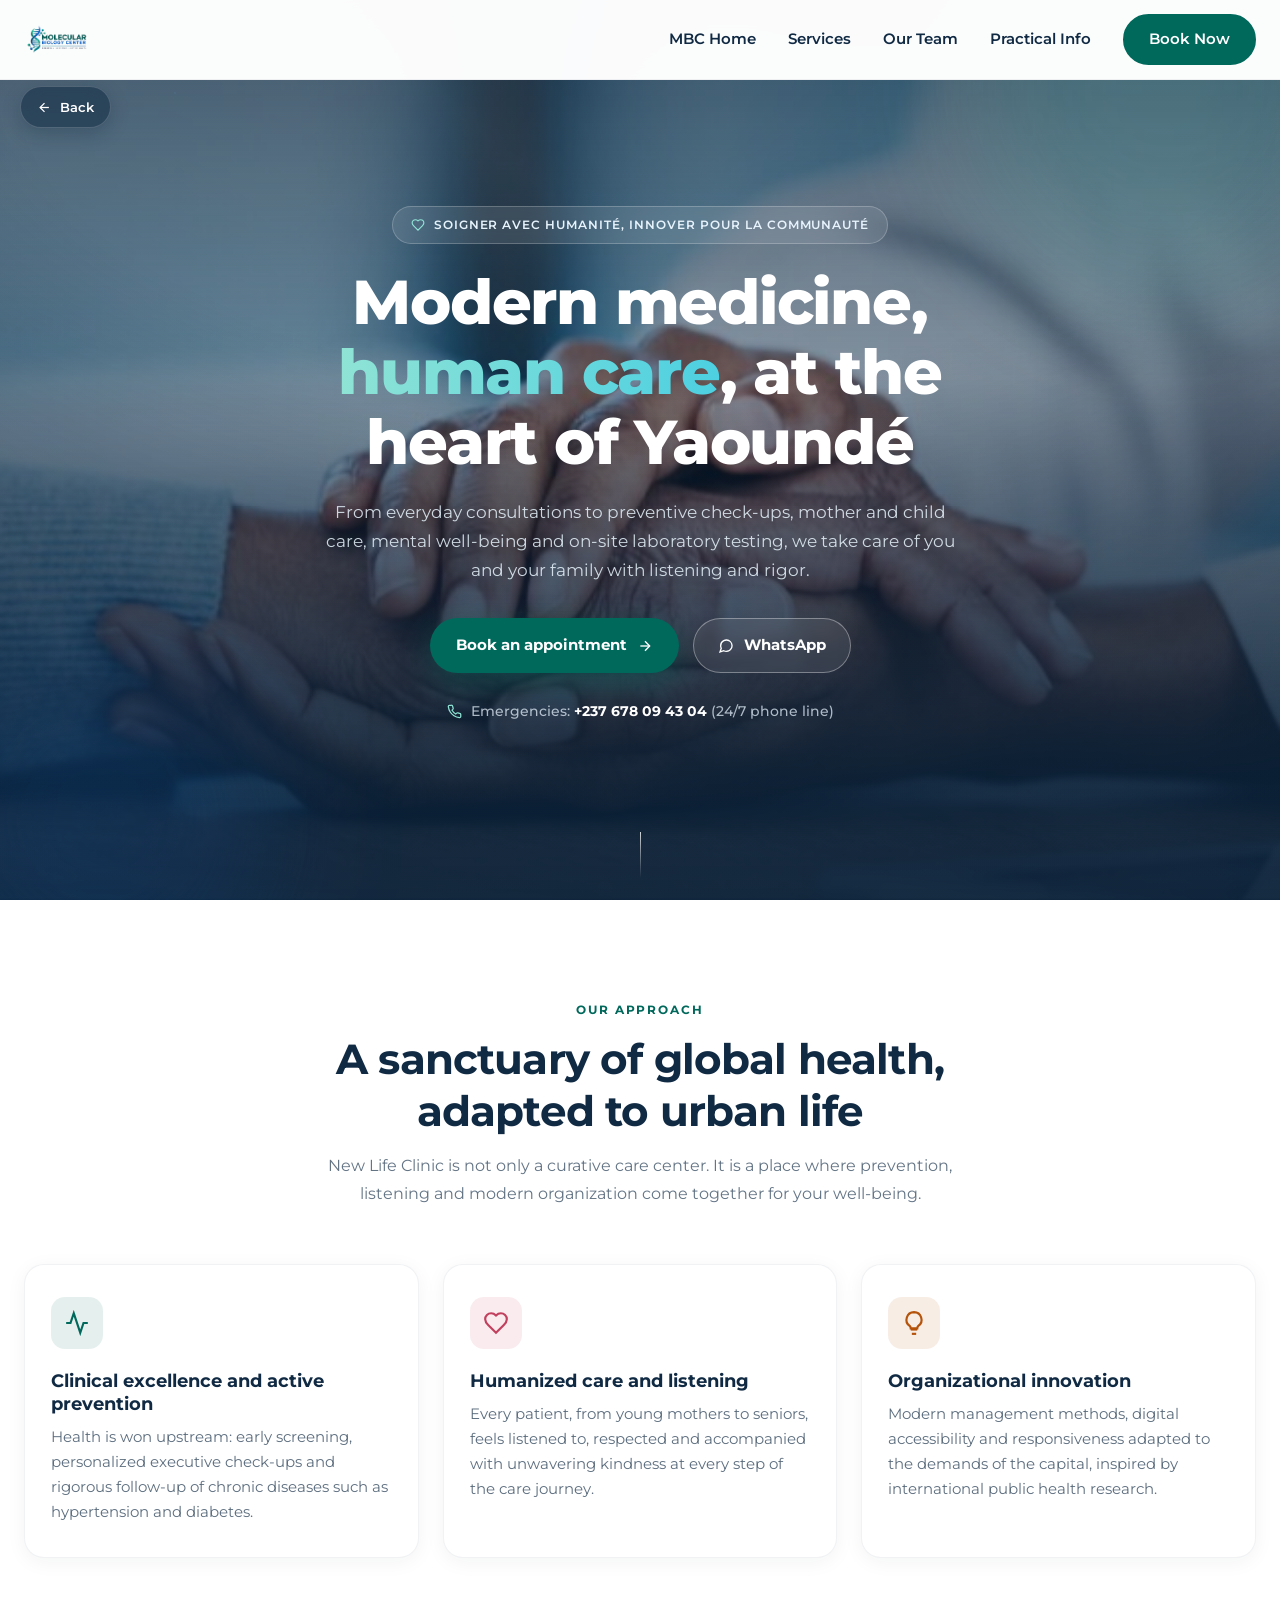
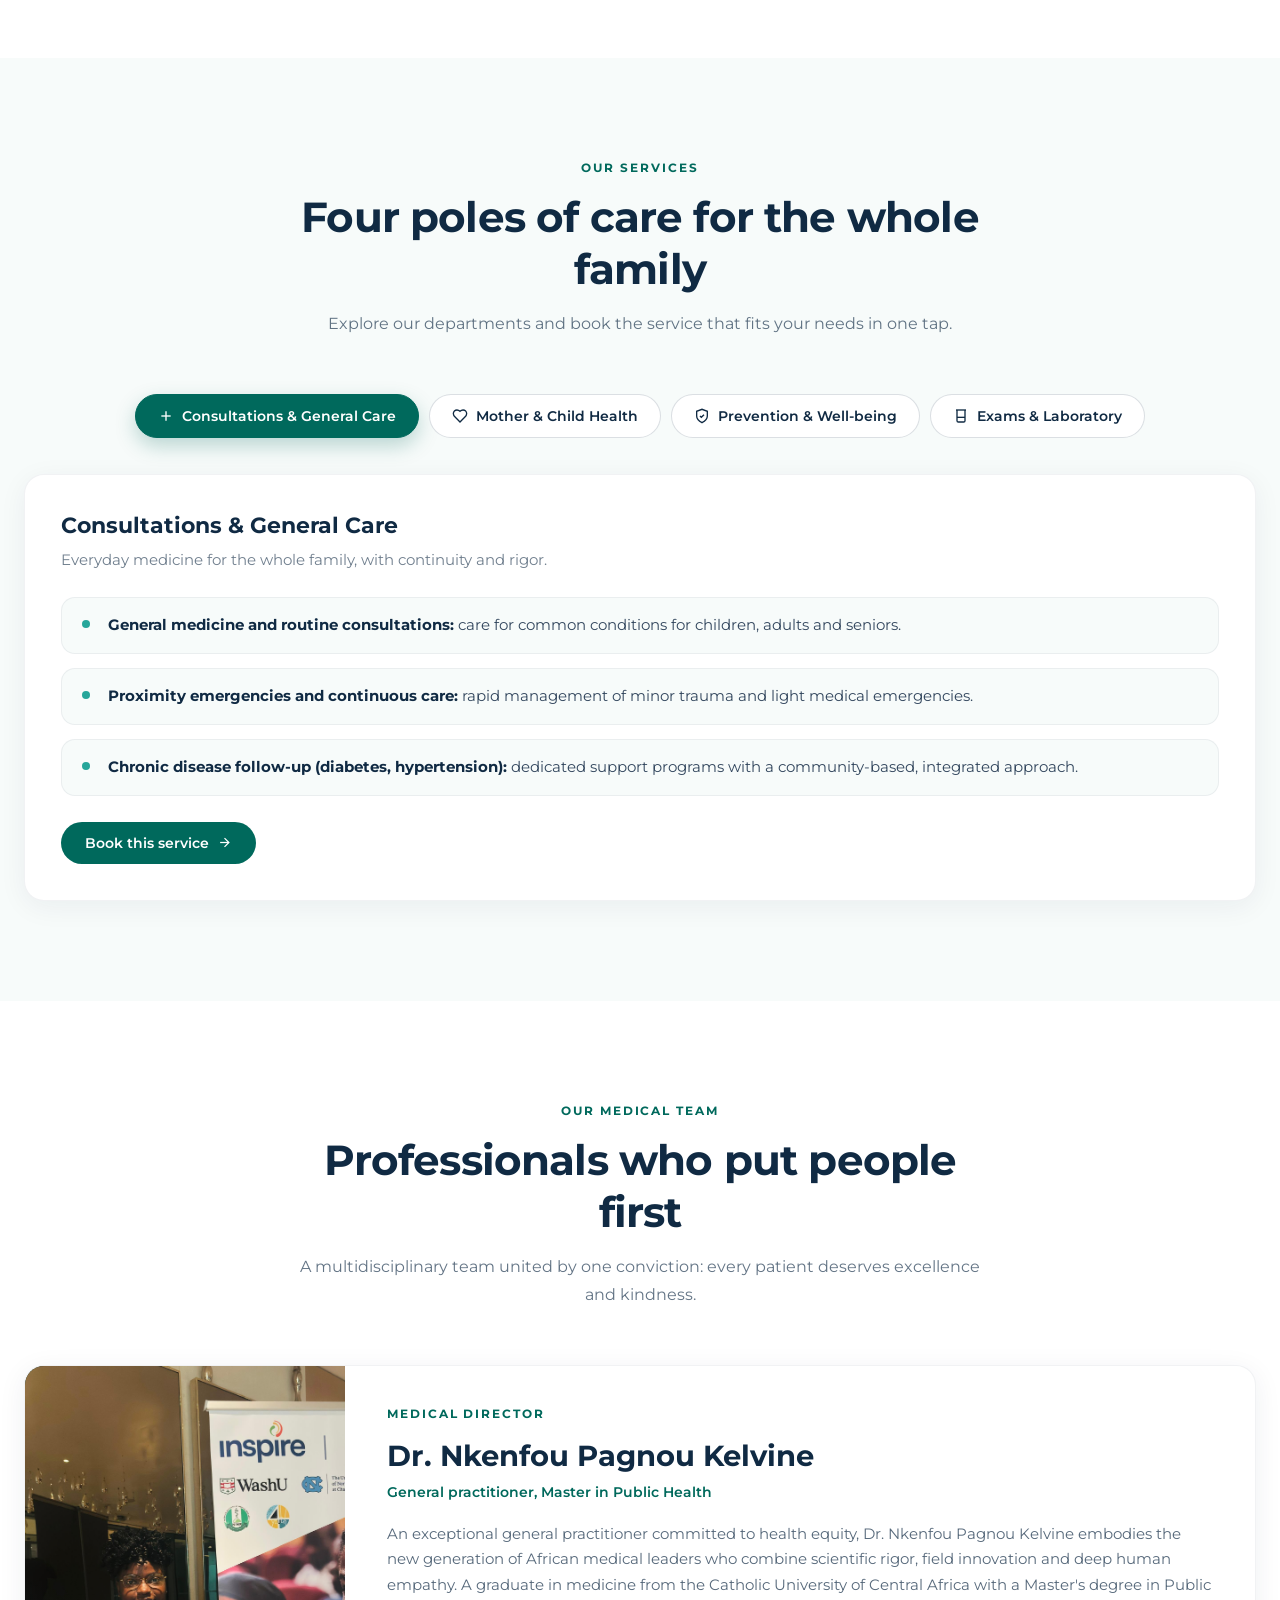
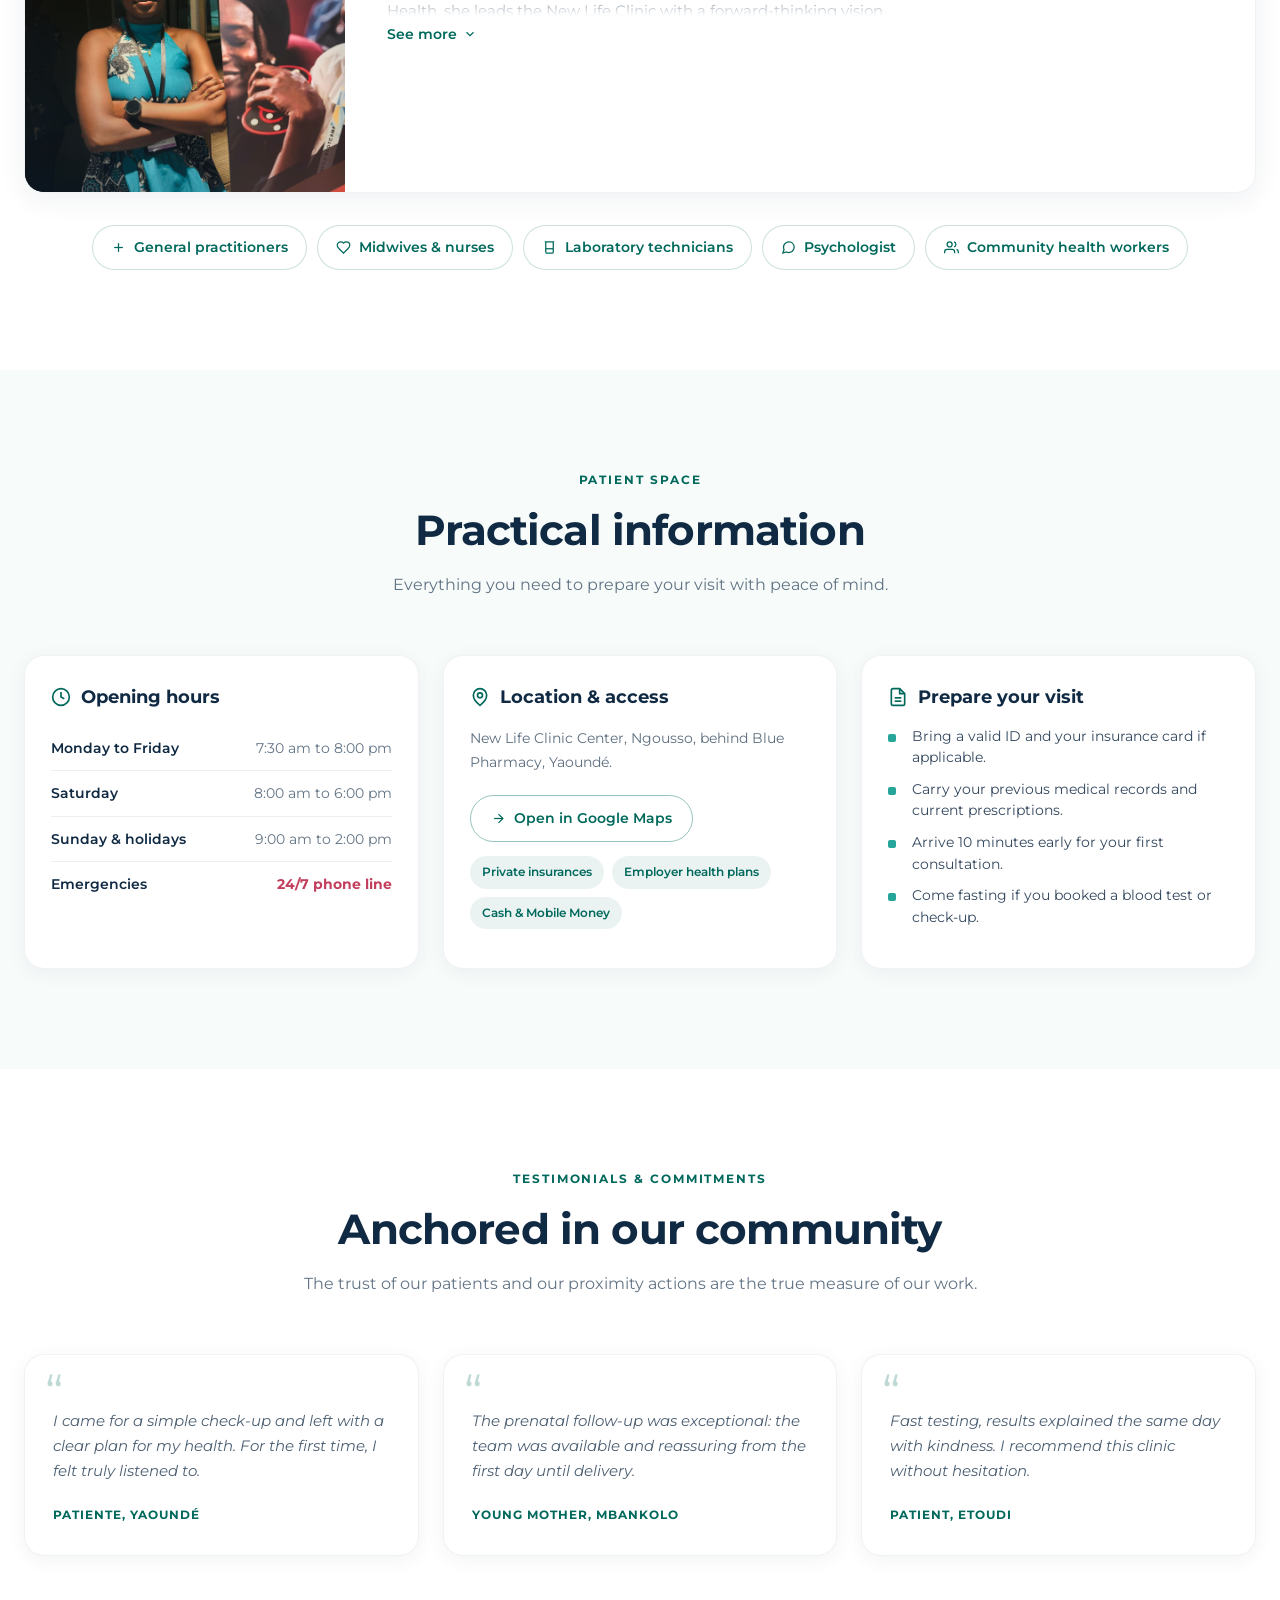
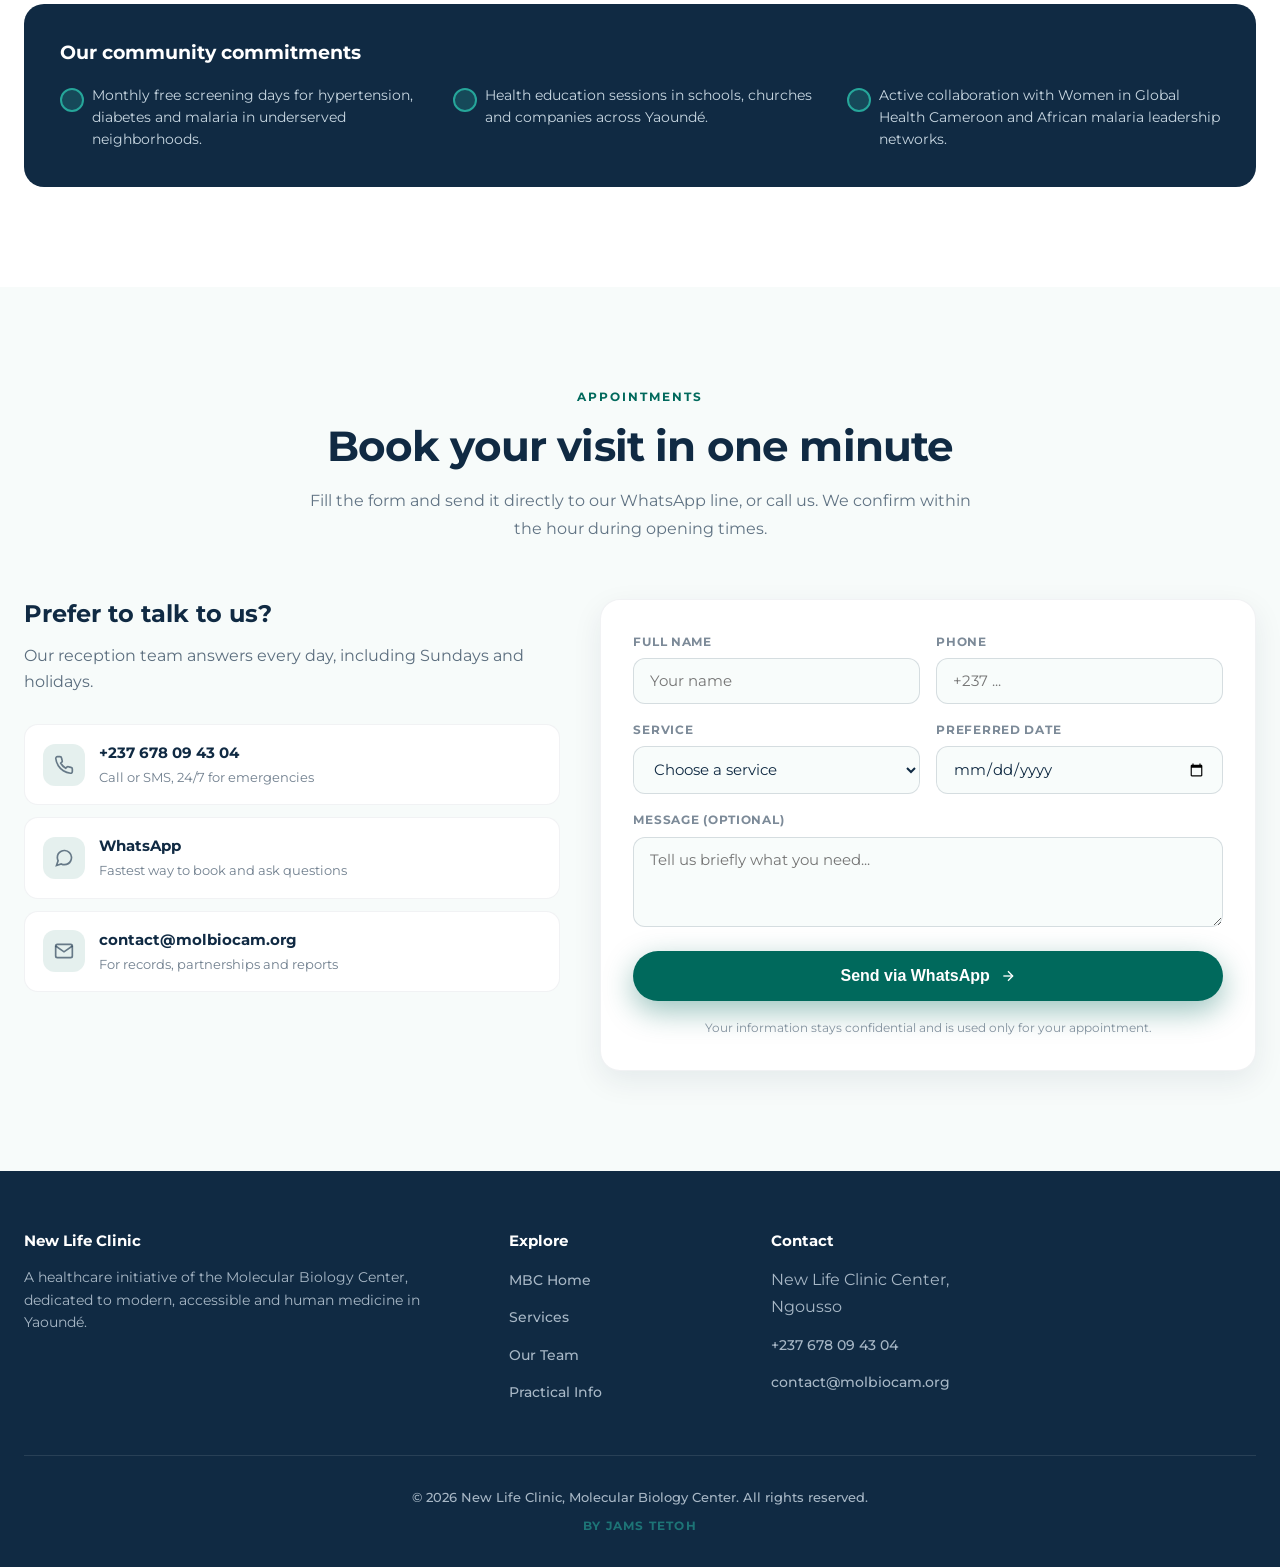
==== commit fd603b1d: "Police Montserrat + devises MBC/Clinique + coordonnées New Life Clinic + boutons hero responsive" ====
--- a/new-life-clinic.html
+++ b/new-life-clinic.html
@@ -25,7 +25,7 @@
 .pillar-card h3{font-size:1.15rem;margin:0 0 10px;}
 .pillar-card p{font-size:.92rem;color:rgba(16,42,67,.68);margin:0;}
 .nlc-tabs{display:flex;flex-wrap:wrap;gap:10px;justify-content:center;margin-bottom:36px;}
-.nlc-tab{padding:12px 22px;border-radius:50px;border:1.5px solid rgba(16,42,67,.15);background:#fff;color:#102A43;font-weight:600;font-size:.9rem;cursor:pointer;transition:all .3s;display:inline-flex;align-items:center;gap:8px;font-family:'Inter',sans-serif;}
+.nlc-tab{padding:12px 22px;border-radius:50px;border:1.5px solid rgba(16,42,67,.15);background:#fff;color:#102A43;font-weight:600;font-size:.9rem;cursor:pointer;transition:all .3s;display:inline-flex;align-items:center;gap:8px;font-family:'Montserrat',sans-serif;}
 .nlc-tab svg{width:16px;height:16px;}
 .nlc-tab:hover{border-color:#00695C;color:#00695C;transform:translateY(-2px);}
 .nlc-tab.active{background:#00695C;border-color:#00695C;color:#fff;box-shadow:0 8px 20px rgba(0,105,92,.25);}
@@ -38,7 +38,7 @@
 .svc-list li{background:#F7FBFA;border:1px solid rgba(16,42,67,.06);border-radius:14px;padding:16px 18px 16px 46px;position:relative;font-size:.93rem;color:#33475E;line-height:1.55;}
 .svc-list li::before{content:"";position:absolute;left:20px;top:22px;width:8px;height:8px;border-radius:50%;background:#26A69A;}
 .svc-list b{color:#102A43;}
-.pick-service{display:inline-flex;align-items:center;gap:8px;background:#00695C;color:#fff;border:none;cursor:pointer;padding:12px 24px;border-radius:50px;font-weight:600;font-size:.9rem;transition:all .3s;font-family:'Inter',sans-serif;}
+.pick-service{display:inline-flex;align-items:center;gap:8px;background:#00695C;color:#fff;border:none;cursor:pointer;padding:12px 24px;border-radius:50px;font-weight:600;font-size:.9rem;transition:all .3s;font-family:'Montserrat',sans-serif;}
 .pick-service:hover{background:#005a50;transform:translateY(-2px);box-shadow:0 8px 20px rgba(0,105,92,.25);}
 .pick-service svg{width:15px;height:15px;}
 .tm-founder{display:grid;grid-template-columns:320px 1fr;background:#fff;border-radius:20px;overflow:hidden;box-shadow:0 6px 28px rgba(16,42,67,.07);border:1px solid rgba(16,42,67,.06);margin-bottom:32px;}
@@ -54,7 +54,7 @@
 .tm-desc::after{content:"";position:absolute;left:0;right:0;bottom:0;height:26px;background:linear-gradient(180deg,rgba(255,255,255,0),#fff 85%);pointer-events:none;transition:opacity .4s;}
 .tm-founder.expanded .tm-desc{max-height:1600px;}
 .tm-founder.expanded .tm-desc::after{opacity:0;}
-.tm-more-btn{display:inline-flex;align-items:center;gap:6px;margin-top:6px;background:none;border:none;cursor:pointer;color:#00695C;font-weight:600;font-size:.85rem;font-family:'Inter',sans-serif;padding:0;}
+.tm-more-btn{display:inline-flex;align-items:center;gap:6px;margin-top:6px;background:none;border:none;cursor:pointer;color:#00695C;font-weight:600;font-size:.85rem;font-family:'Montserrat',sans-serif;padding:0;}
 .tm-more-btn:hover{text-decoration:underline;}
 .tm-more-btn svg{width:14px;height:14px;transition:transform .3s;}
 .tm-founder.expanded .tm-more-btn svg{transform:rotate(180deg);}
@@ -83,7 +83,7 @@
 .mini-chip{padding:6px 12px;border-radius:50px;background:rgba(0,105,92,.08);color:#00695C;font-size:.75rem;font-weight:600;}
 .quote-grid{display:grid;grid-template-columns:repeat(3,1fr);gap:24px;margin-bottom:48px;}
 .quote-card{background:#fff;border-radius:20px;padding:28px;border:1px solid rgba(16,42,67,.06);box-shadow:0 4px 20px rgba(16,42,67,.05);position:relative;}
-.quote-card::before{content:"\201C";font-family:'Sora',sans-serif;font-size:3rem;color:rgba(0,105,92,.25);position:absolute;top:14px;left:20px;line-height:1;}
+.quote-card::before{content:"\201C";font-family:'Montserrat',sans-serif;font-size:3rem;color:rgba(0,105,92,.25);position:absolute;top:14px;left:20px;line-height:1;}
 .quote-card p{font-size:.92rem;color:rgba(16,42,67,.75);margin:26px 0 16px;font-style:italic;}
 .quote-card span{font-size:.78rem;font-weight:700;color:#00695C;text-transform:uppercase;letter-spacing:.08em;}
 .commit-box{background:#102A43;border-radius:20px;padding:36px;color:#fff;}
@@ -103,7 +103,7 @@
 .book-form{background:#fff;border-radius:20px;padding:32px;border:1px solid rgba(16,42,67,.06);box-shadow:0 10px 30px rgba(16,42,67,.08);display:grid;gap:16px;}
 .form-row{display:grid;grid-template-columns:1fr 1fr;gap:16px;}
 .book-form label{font-size:.75rem;font-weight:700;letter-spacing:.06em;text-transform:uppercase;color:rgba(16,42,67,.55);display:block;margin-bottom:6px;}
-.book-form input,.book-form select,.book-form textarea{width:100%;padding:13px 16px;border-radius:12px;border:1.5px solid rgba(16,42,67,.15);font-family:'Inter',sans-serif;font-size:.92rem;color:#102A43;background:#F8FCFB;transition:border .2s,box-shadow .2s;outline:none;}
+.book-form input,.book-form select,.book-form textarea{width:100%;padding:13px 16px;border-radius:12px;border:1.5px solid rgba(16,42,67,.15);font-family:'Montserrat',sans-serif;font-size:.92rem;color:#102A43;background:#F8FCFB;transition:border .2s,box-shadow .2s;outline:none;}
 .book-form input:focus,.book-form select:focus,.book-form textarea:focus{border-color:#00695C;box-shadow:0 0 0 3px rgba(0,105,92,.12);background:#fff;}
 .book-form textarea{resize:vertical;min-height:90px;}
 .submit-btn{width:100%;justify-content:center;padding:16px 24px;font-size:1rem;}
@@ -131,7 +131,7 @@
   <a href="#team" class="mbc-mobile-link" data-section="team" data-num="03"><svg viewBox="0 0 24 24" fill="none" stroke="currentColor" stroke-width="2"><path d="M17 21v-2a4 4 0 0 0-4-4H5a4 4 0 0 0-4 4v2"/><circle cx="9" cy="7" r="4"/><path d="M23 21v-2a4 4 0 0 0-3-3.87"/><path d="M16 3.13a4 4 0 0 1 0 7.75"/></svg>Our Team</a>
   <a href="#info" class="mbc-mobile-link" data-section="info" data-num="04"><svg viewBox="0 0 24 24" fill="none" stroke="currentColor" stroke-width="2"><circle cx="12" cy="12" r="10"/><polyline points="12 6 12 12 16 14"/></svg>Practical Info</a>
   <a href="#book" class="mbc-nav-cta mbc-mobile-link" data-section="book" data-num="05"><svg viewBox="0 0 24 24" fill="none" stroke="currentColor" stroke-width="2"><rect x="3" y="4" width="18" height="18" rx="2"/><line x1="16" y1="2" x2="16" y2="6"/><line x1="8" y1="2" x2="8" y2="6"/><line x1="3" y1="10" x2="21" y2="10"/></svg>Book Now</a>
-  <div class="mbc-menu-footer"><p>New Life Clinic, Yaoundé</p><p><a href="tel:+237675573519">+237 675 57 35 19</a></p><p>© 2026 Molecular Biology Center</p></div>
+  <div class="mbc-menu-footer"><p>New Life Clinic, Yaoundé</p><p><a href="tel:+237678094304">+237 678 09 43 04</a></p><p>© 2026 Molecular Biology Center</p></div>
 </div>
 
 <section class="gb-hero" id="home">
@@ -142,14 +142,14 @@
   </div>
   <canvas class="gb-particles" id="gbParticles"></canvas>
   <div class="gb-hero-inner">
-    <span class="gb-badge"><svg viewBox="0 0 24 24" fill="none" stroke="currentColor" stroke-width="2"><path d="M19 14c1.49-1.46 3-3.21 3-5.5A5.5 5.5 0 0 0 16.5 3c-1.76 0-3 .5-4.5 2-1.5-1.5-2.74-2-4.5-2A5.5 5.5 0 0 0 2 8.5c0 2.3 1.5 4.05 3 5.5l7 7Z"/></svg> New Life Clinic · Yaoundé <span class="badge-extra">· A MBC initiative</span></span>
+    <span class="gb-badge"><svg viewBox="0 0 24 24" fill="none" stroke="currentColor" stroke-width="2"><path d="M19 14c1.49-1.46 3-3.21 3-5.5A5.5 5.5 0 0 0 16.5 3c-1.76 0-3 .5-4.5 2-1.5-1.5-2.74-2-4.5-2A5.5 5.5 0 0 0 2 8.5c0 2.3 1.5 4.05 3 5.5l7 7Z"/></svg> Soigner avec humanité, innover pour la communauté</span>
     <h1>Modern medicine, <span class="acc">human care</span>, at the heart of Yaoundé</h1>
     <p class="gb-sub">From everyday consultations to preventive check-ups, mother and child care, mental well-being and on-site laboratory testing, we take care of you and your family with listening and rigor.</p>
     <div class="gb-cta">
       <a class="gb-btn-solid" href="#book">Book an appointment <svg viewBox="0 0 24 24" fill="none" stroke="currentColor" stroke-width="2"><path d="M5 12h14"/><path d="m12 5 7 7-7 7"/></svg></a>
-      <a class="gb-btn-ghost" href="https://wa.me/237675573519" target="_blank" rel="noopener"><svg viewBox="0 0 24 24" fill="none" stroke="currentColor" stroke-width="2"><path d="M21 11.5a8.38 8.38 0 0 1-.9 3.8 8.5 8.5 0 0 1-7.6 4.7 8.38 8.38 0 0 1-3.8-.9L3 21l1.9-5.7a8.38 8.38 0 0 1-.9-3.8 8.5 8.5 0 0 1 4.7-7.6 8.38 8.38 0 0 1 3.8-.9h.5a8.48 8.48 0 0 1 8 8v.5z"/></svg> WhatsApp</a>
-    </div>
-    <div class="gb-contactline"><svg viewBox="0 0 24 24" fill="none" stroke="currentColor" stroke-width="2"><path d="M22 16.92v3a2 2 0 0 1-2.18 2 19.79 19.79 0 0 1-8.63-3.07 19.5 19.5 0 0 1-6-6 19.79 19.79 0 0 1-3.07-8.67A2 2 0 0 1 4.11 2h3a2 2 0 0 1 2 1.72 12.84 12.84 0 0 0 .7 2.81 2 2 0 0 1-.45 2.11L8.09 9.91a16 16 0 0 0 6 6l1.27-1.27a2 2 0 0 1 2.11-.45 12.84 12.84 0 0 0 2.81.7A2 2 0 0 1 22 16.92z"/></svg><span>Emergencies: <a href="tel:+237675573519">+237 675 57 35 19</a> (24/7 phone line)</span></div>
+      <a class="gb-btn-ghost" href="https://wa.me/237697955844" target="_blank" rel="noopener"><svg viewBox="0 0 24 24" fill="none" stroke="currentColor" stroke-width="2"><path d="M21 11.5a8.38 8.38 0 0 1-.9 3.8 8.5 8.5 0 0 1-7.6 4.7 8.38 8.38 0 0 1-3.8-.9L3 21l1.9-5.7a8.38 8.38 0 0 1-.9-3.8 8.5 8.5 0 0 1 4.7-7.6 8.38 8.38 0 0 1 3.8-.9h.5a8.48 8.48 0 0 1 8 8v.5z"/></svg> WhatsApp</a>
+    </div>
+    <div class="gb-contactline"><svg viewBox="0 0 24 24" fill="none" stroke="currentColor" stroke-width="2"><path d="M22 16.92v3a2 2 0 0 1-2.18 2 19.79 19.79 0 0 1-8.63-3.07 19.5 19.5 0 0 1-6-6 19.79 19.79 0 0 1-3.07-8.67A2 2 0 0 1 4.11 2h3a2 2 0 0 1 2 1.72 12.84 12.84 0 0 0 .7 2.81 2 2 0 0 1-.45 2.11L8.09 9.91a16 16 0 0 0 6 6l1.27-1.27a2 2 0 0 1 2.11-.45 12.84 12.84 0 0 0 2.81.7A2 2 0 0 1 22 16.92z"/></svg><span>Emergencies: <a href="tel:+237678094304">+237 678 09 43 04</a> (24/7 phone line)</span></div>
   </div>
   <div class="gb-scrollhint"></div>
 </section>
@@ -275,9 +275,9 @@
       </div>
       <div class="info-card mbcx-reveal">
         <h3><svg viewBox="0 0 24 24" fill="none" stroke="currentColor" stroke-width="2"><path d="M20 10c0 6-8 12-8 12s-8-6-8-12a8 8 0 0 1 16 0Z"/><circle cx="12" cy="10" r="3"/></svg> Location & access</h3>
-        <p>New Life Clinic, Yaoundé, Cameroon. The exact address and access plan are shared with you at appointment confirmation.</p>
-        <a class="map-btn" href="https://www.google.com/maps/search/?api=1&query=New+Life+Clinic+Yaounde" target="_blank" rel="noopener"><svg viewBox="0 0 24 24" fill="none" stroke="currentColor" stroke-width="2"><path d="M5 12h14"/><path d="m12 5 7 7-7 7"/></svg> Open in Google Maps</a>
-        <div class="chip-row"><span class="mini-chip">Private insurances</span><span class="mini-chip">Employer health plans</span><span class="mini-chip">Cash & mobile money</span></div>
+        <p>New Life Clinic Center, Ngousso, behind Blue Pharmacy, Yaoundé.</p>
+        <a class="map-btn" href="https://www.google.com/maps/search/?api=1&query=Pharmacie+Blue+Ngousso+Yaounde" target="_blank" rel="noopener"><svg viewBox="0 0 24 24" fill="none" stroke="currentColor" stroke-width="2"><path d="M5 12h14"/><path d="m12 5 7 7-7 7"/></svg> Open in Google Maps</a>
+        <div class="chip-row"><span class="mini-chip">Private insurances</span><span class="mini-chip">Employer health plans</span><span class="mini-chip">Cash & Mobile Money</span></div>
       </div>
       <div class="info-card mbcx-reveal">
         <h3><svg viewBox="0 0 24 24" fill="none" stroke="currentColor" stroke-width="2"><path d="M14 2H6a2 2 0 0 0-2 2v16a2 2 0 0 0 2 2h12a2 2 0 0 0 2-2V8z"/><polyline points="14 2 14 8 20 8"/><line x1="16" y1="13" x2="8" y2="13"/><line x1="16" y1="17" x2="8" y2="17"/></svg> Prepare your visit</h3>
@@ -326,8 +326,8 @@
       <div class="book-side mbcx-reveal-left">
         <h3>Prefer to talk to us?</h3>
         <p>Our reception team answers every day, including Sundays and holidays.</p>
-        <a class="book-item" href="tel:+237675573519"><span class="book-item-ico"><svg viewBox="0 0 24 24" fill="none" stroke="currentColor" stroke-width="2"><path d="M22 16.92v3a2 2 0 0 1-2.18 2 19.79 19.79 0 0 1-8.63-3.07 19.5 19.5 0 0 1-6-6 19.79 19.79 0 0 1-3.07-8.67A2 2 0 0 1 4.11 2h3a2 2 0 0 1 2 1.72 12.84 12.84 0 0 0 .7 2.81 2 2 0 0 1-.45 2.11L8.09 9.91a16 16 0 0 0 6 6l1.27-1.27a2 2 0 0 1 2.11-.45 12.84 12.84 0 0 0 2.81.7A2 2 0 0 1 22 16.92z"/></svg></span><span><b>+237 675 57 35 19</b><span>Call or SMS, 24/7 for emergencies</span></span></a>
-        <a class="book-item" href="https://wa.me/237675573519" target="_blank" rel="noopener"><span class="book-item-ico"><svg viewBox="0 0 24 24" fill="none" stroke="currentColor" stroke-width="2"><path d="M21 11.5a8.38 8.38 0 0 1-.9 3.8 8.5 8.5 0 0 1-7.6 4.7 8.38 8.38 0 0 1-3.8-.9L3 21l1.9-5.7a8.38 8.38 0 0 1-.9-3.8 8.5 8.5 0 0 1 4.7-7.6 8.38 8.38 0 0 1 3.8-.9h.5a8.48 8.48 0 0 1 8 8v.5z"/></svg></span><span><b>WhatsApp</b><span>Fastest way to book and ask questions</span></span></a>
+        <a class="book-item" href="tel:+237678094304"><span class="book-item-ico"><svg viewBox="0 0 24 24" fill="none" stroke="currentColor" stroke-width="2"><path d="M22 16.92v3a2 2 0 0 1-2.18 2 19.79 19.79 0 0 1-8.63-3.07 19.5 19.5 0 0 1-6-6 19.79 19.79 0 0 1-3.07-8.67A2 2 0 0 1 4.11 2h3a2 2 0 0 1 2 1.72 12.84 12.84 0 0 0 .7 2.81 2 2 0 0 1-.45 2.11L8.09 9.91a16 16 0 0 0 6 6l1.27-1.27a2 2 0 0 1 2.11-.45 12.84 12.84 0 0 0 2.81.7A2 2 0 0 1 22 16.92z"/></svg></span><span><b>+237 678 09 43 04</b><span>Call or SMS, 24/7 for emergencies</span></span></a>
+        <a class="book-item" href="https://wa.me/237697955844" target="_blank" rel="noopener"><span class="book-item-ico"><svg viewBox="0 0 24 24" fill="none" stroke="currentColor" stroke-width="2"><path d="M21 11.5a8.38 8.38 0 0 1-.9 3.8 8.5 8.5 0 0 1-7.6 4.7 8.38 8.38 0 0 1-3.8-.9L3 21l1.9-5.7a8.38 8.38 0 0 1-.9-3.8 8.5 8.5 0 0 1 4.7-7.6 8.38 8.38 0 0 1 3.8-.9h.5a8.48 8.48 0 0 1 8 8v.5z"/></svg></span><span><b>WhatsApp</b><span>Fastest way to book and ask questions</span></span></a>
         <a class="book-item" href="mailto:contact@molbiocam.org"><span class="book-item-ico"><svg viewBox="0 0 24 24" fill="none" stroke="currentColor" stroke-width="2"><path d="M4 4h16c1.1 0 2 .9 2 2v12c0 1.1-.9 2-2 2H4c-1.1 0-2-.9-2-2V6c0-1.1.9-2 2-2z"/><polyline points="22,6 12,13 2,6"/></svg></span><span><b>contact@molbiocam.org</b><span>For records, partnerships and reports</span></span></a>
       </div>
       <form class="book-form mbcx-reveal-right" id="bookForm">
@@ -364,7 +364,7 @@
     <div class="mbc-footer-grid">
       <div><h4>New Life Clinic</h4><p>A healthcare initiative of the Molecular Biology Center, dedicated to modern, accessible and human medicine in Yaoundé.</p></div>
       <div><h4>Explore</h4><ul><li><a href="index.html">MBC Home</a></li><li><a href="#services">Services</a></li><li><a href="#team">Our Team</a></li><li><a href="#info">Practical Info</a></li></ul></div>
-      <div><h4>Contact</h4><ul><li>Yaoundé, Cameroon</li><li><a href="tel:+237675573519">+237 675 57 35 19</a></li><li><a href="mailto:contact@molbiocam.org">contact@molbiocam.org</a></li></ul></div>
+      <div><h4>Contact</h4><ul><li>New Life Clinic Center, Ngousso</li><li><a href="tel:+237678094304">+237 678 09 43 04</a></li><li><a href="mailto:contact@molbiocam.org">contact@molbiocam.org</a></li></ul></div>
     </div>
     <div class="mbc-footer-bottom">© 2026 New Life Clinic, Molecular Biology Center. All rights reserved.<span class="dev-signature">BY Jams Tetoh</span></div>
   </div>
@@ -377,7 +377,7 @@
 (function(){const h=document.querySelector('.gb-hero');if(h)setTimeout(()=>h.classList.add('loaded'),80);const r=window.matchMedia('(prefers-reduced-motion: reduce)').matches,c=document.getElementById('gbParticles');if(c&&!r){const x=c.getContext('2d');let W,H,D,P=[];const s=()=>{D=Math.min(window.devicePixelRatio||1,2);W=c.clientWidth;H=c.clientHeight;c.width=W*D;c.height=H*D;x.setTransform(D,0,0,D,0,0);P=[];const n=Math.min(46,Math.floor(W*H/26000));for(let i=0;i<n;i++)P.push({x:Math.random()*W,y:Math.random()*H,r:Math.random()*1.7+.4,vx:(Math.random()-.5)*.24,vy:(Math.random()-.5)*.24,a:Math.random()*.16+.06,c:Math.random()>.5?'143,227,213':'77,208,225'});};s();window.addEventListener('resize',s);let v=true;new IntersectionObserver(e=>{v=e[0].isIntersecting;}).observe(c);(function l(){requestAnimationFrame(l);if(!v)return;x.clearRect(0,0,W,H);for(let i=0;i<P.length;i++){const p=P[i];p.x+=p.vx;p.y+=p.vy;if(p.x<0)p.x=W;if(p.x>W)p.x=0;if(p.y<0)p.y=H;if(p.y>H)p.y=0;x.beginPath();x.arc(p.x,p.y,p.r,0,6.283);x.fillStyle='rgba('+p.c+','+p.a+')';x.fill();}})();}})();
 (function(){const tabs=document.querySelectorAll('.nlc-tab');tabs.forEach(t=>t.addEventListener('click',()=>{tabs.forEach(x=>x.classList.remove('active'));t.classList.add('active');const id=t.getAttribute('data-tab');document.querySelectorAll('.nlc-panel').forEach(p=>p.classList.toggle('active',p.id===id));}));})();
 (function(){document.querySelectorAll('.pick-service').forEach(b=>b.addEventListener('click',()=>{const svc=b.getAttribute('data-service');const sel=document.getElementById('fService');if(sel&&svc){sel.value=svc;}const book=document.getElementById('book');if(book)book.scrollIntoView({behavior:'smooth'});}));})();
-(function(){const f=document.getElementById('bookForm');if(!f)return;f.addEventListener('submit',function(e){e.preventDefault();const name=document.getElementById('fName').value.trim();const phone=document.getElementById('fPhone').value.trim();const svc=document.getElementById('fService').value;const date=document.getElementById('fDate').value;const msg=document.getElementById('fMsg').value.trim();let text='Hello New Life Clinic, I would like to book an appointment.\nName: '+name+'\nPhone: '+phone+'\nService: '+svc;if(date)text+='\nPreferred date: '+date;if(msg)text+='\nMessage: '+msg;window.open('https://wa.me/237675573519?text='+encodeURIComponent(text),'_blank');});})();
+(function(){const f=document.getElementById('bookForm');if(!f)return;f.addEventListener('submit',function(e){e.preventDefault();const name=document.getElementById('fName').value.trim();const phone=document.getElementById('fPhone').value.trim();const svc=document.getElementById('fService').value;const date=document.getElementById('fDate').value;const msg=document.getElementById('fMsg').value.trim();let text='Hello New Life Clinic, I would like to book an appointment.\nName: '+name+'\nPhone: '+phone+'\nService: '+svc;if(date)text+='\nPreferred date: '+date;if(msg)text+='\nMessage: '+msg;window.open('https://wa.me/237697955844?text='+encodeURIComponent(text),'_blank');});})();
 (function(){const btn=document.querySelector('.tm-more-btn');if(!btn)return;btn.addEventListener('click',function(){const card=document.getElementById('directorCard');card.classList.toggle('expanded');this.querySelector('span').textContent=card.classList.contains('expanded')?'See less':'See more';});})();
 (function(){const reveals=document.querySelectorAll('.mbcx-reveal,.mbcx-reveal-left,.mbcx-reveal-right,.mbcx-reveal-scale');if(reveals.length===0)return;const io=new IntersectionObserver(entries=>{entries.forEach(entry=>{if(entry.isIntersecting){entry.target.classList.add('visible');io.unobserve(entry.target);}});},{threshold:0.12,rootMargin:'0px 0px -40px 0px'});reveals.forEach(el=>io.observe(el));})();
 (function(){const ls=document.querySelectorAll('.mbc-mobile-link'),ss=[];ls.forEach(l=>{const id=l.getAttribute('data-section');if(id){const s=document.getElementById(id);if(s)ss.push({link:l,section:s});}});if(ss.length===0)return;const ob=new IntersectionObserver(es=>{es.forEach(e=>{if(e.isIntersecting){ls.forEach(l=>l.classList.remove('active'));const m=ss.find(s=>s.section===e.target);if(m)m.link.classList.add('active');}});},{threshold:0.3,rootMargin:'-20% 0px -60% 0px'});ss.forEach(s=>ob.observe(s.section));})();
--- a/assets/mbc-core.css
+++ b/assets/mbc-core.css
@@ -1,7 +1,8 @@
+@import url('https://fonts.googleapis.com/css2?family=Montserrat:wght@400;500;600;700;800&display=swap');
 *{margin:0;padding:0;box-sizing:border-box;}
 html{scroll-behavior:smooth;overflow-x:hidden;}
-body{font-family:'Inter',sans-serif;color:#1E293B;line-height:1.7;background:#fff;overflow-x:hidden;max-width:100vw;}
-h1,h2,h3,h4{font-family:'Sora',sans-serif;color:#102A43;line-height:1.25;overflow-wrap:break-word;}
+body{font-family:'Montserrat',sans-serif;color:#1E293B;line-height:1.7;background:#fff;overflow-x:hidden;max-width:100vw;}
+h1,h2,h3,h4{font-family:'Montserrat',sans-serif;color:#102A43;line-height:1.25;overflow-wrap:break-word;font-weight:700;}
 a{text-decoration:none;color:inherit;}
 img{max-width:100%;height:auto;display:block;}
 section{scroll-margin-top:90px;}
@@ -12,11 +13,11 @@
 .mbc-logo:hover{transform:translateX(4px);}
 .mbc-logo-img{height:44px;width:auto;object-fit:contain;display:block;}
 .mbc-nav{display:flex;gap:32px;align-items:center;flex-shrink:0;}
-.mbc-nav a{font-size:.92rem;font-weight:500;color:#102A43;transition:color .25s;position:relative;white-space:nowrap;}
+.mbc-nav a{font-size:.92rem;font-weight:600;color:#102A43;transition:color .25s;position:relative;white-space:nowrap;}
 .mbc-nav a::after{content:"";position:absolute;left:0;bottom:-6px;width:0;height:2px;background:#00695C;transition:width .3s;}
 .mbc-nav a:hover{color:#00695C;}
 .mbc-nav a:hover::after{width:100%;}
-.mbc-nav-cta{background:#00695C;color:#fff !important;padding:11px 24px;border-radius:50px;font-weight:600;transition:all .3s cubic-bezier(.4,0,.2,1);border:2px solid #00695C;}
+.mbc-nav-cta{background:#00695C;color:#fff !important;padding:11px 24px;border-radius:50px;font-weight:700;transition:all .3s cubic-bezier(.4,0,.2,1);border:2px solid #00695C;}
 .mbc-nav-cta::after{display:none;}
 .mbc-nav-cta:hover{background:#fff;color:#00695C !important;transform:translateY(-2px);box-shadow:0 8px 20px rgba(0,105,92,.2);}
 .mbc-menu-toggle{display:none;flex-direction:column;gap:5px;background:none;border:none;cursor:pointer;padding:8px;z-index:101;width:44px;height:44px;align-items:center;justify-content:center;flex-shrink:0;}
@@ -29,7 +30,7 @@
 .mbc-backdrop{display:none;position:fixed;inset:0;background:rgba(16,42,67,.4);backdrop-filter:blur(6px);z-index:98;opacity:0;visibility:hidden;transition:all .4s ease;}
 .mbc-backdrop.active{opacity:1;visibility:visible;}
 .mbc-mobile-link{display:flex;align-items:center;gap:16px;padding:18px 0;font-size:1.15rem;font-weight:600;color:#102A43;position:relative;transform:translateX(40px);opacity:0;transition:all .4s cubic-bezier(.16,1,.3,1);border-bottom:1px solid rgba(16,42,67,.08);cursor:pointer;-webkit-tap-highlight-color:transparent;}
-.mbc-mobile-link::before{content:attr(data-num);font-family:'Sora',sans-serif;font-size:.75rem;font-weight:700;color:rgba(0,105,92,.4);min-width:28px;transition:all .3s;}
+.mbc-mobile-link::before{content:attr(data-num);font-family:'Montserrat',sans-serif;font-size:.75rem;font-weight:700;color:rgba(0,105,92,.4);min-width:28px;transition:all .3s;}
 .mbc-mobile-link svg{width:20px;height:20px;color:#00695C;flex-shrink:0;transition:all .3s;}
 .mbc-mobile-link::after{content:"";position:absolute;bottom:0;left:0;width:0;height:2px;background:linear-gradient(90deg,#00695C,#26A69A);transition:width .4s cubic-bezier(.16,1,.3,1);}
 .mbc-mobile-link:hover,.mbc-mobile-link:active{color:#00695C;transform:translateX(8px) !important;background:rgba(0,105,92,.04);border-radius:8px;padding-left:8px;}
@@ -51,7 +52,7 @@
 .mbc-menu-footer{margin-top:auto;padding-top:24px;border-top:1px solid rgba(16,42,67,.1);opacity:0;transform:translateY(20px);transition:all .5s ease .4s;}
 .mbc-mobile-menu.active .mbc-menu-footer{opacity:1;transform:translateY(0);}
 .mbc-menu-footer p{font-size:.82rem;color:rgba(16,42,67,.5);line-height:1.6;margin:0 0 8px;}
-.mbc-menu-footer a{color:#00695C;font-weight:500;}
+.mbc-menu-footer a{color:#00695C;font-weight:600;}
 .gb-back{position:fixed;top:86px;left:20px;z-index:95;display:inline-flex;align-items:center;gap:8px;padding:9px 16px;border-radius:50px;background:rgba(16,42,67,.55);backdrop-filter:blur(10px);border:1px solid rgba(255,255,255,.18);color:#fff;font-size:.82rem;font-weight:600;transition:all .3s;box-shadow:0 6px 18px rgba(11,34,57,.25);}
 .gb-back svg{width:15px;height:15px;transition:transform .3s;}
 .gb-back:hover{background:#00695C;transform:translateX(-3px);}
@@ -75,23 +76,23 @@
 .gb-hero.loaded .gb-hero-inner>*:nth-child(4){opacity:1;transform:none;transition-delay:.6s;}
 .gb-hero.loaded .gb-hero-inner>*:nth-child(5){opacity:1;transform:none;transition-delay:.75s;}
 .gb-hero.loaded .gb-hero-inner>*:nth-child(6){opacity:1;transform:none;transition-delay:.9s;}
-.gb-badge{display:inline-flex;align-items:center;gap:9px;padding:9px 18px;background:rgba(255,255,255,.1);border:1px solid rgba(255,255,255,.22);backdrop-filter:blur(8px);border-radius:50px;color:#E8F4FD;font-size:.76rem;font-weight:600;letter-spacing:.08em;text-transform:uppercase;flex-wrap:wrap;max-width:100%;line-height:1.5;}
+.gb-badge{display:inline-flex;align-items:center;justify-content:center;gap:9px;padding:9px 18px;background:rgba(255,255,255,.1);border:1px solid rgba(255,255,255,.22);backdrop-filter:blur(8px);border-radius:50px;color:#E8F4FD;font-size:.76rem;font-weight:600;letter-spacing:.08em;text-transform:uppercase;flex-wrap:wrap;max-width:100%;line-height:1.5;text-align:center;}
 .gb-badge svg{width:14px;height:14px;flex-shrink:0;color:#8FE3D5;}
 .badge-extra{display:inline;}
-.gb-hero h1{font-weight:700;font-size:clamp(2.1rem,5vw,3.9rem);line-height:1.12;letter-spacing:-.02em;color:#fff;margin:24px 0 20px;text-wrap:balance;}
+.gb-hero h1{font-weight:800;font-size:clamp(2.1rem,5vw,3.9rem);line-height:1.12;letter-spacing:-.02em;color:#fff;margin:24px 0 20px;text-wrap:balance;}
 .gb-hero h1 .acc{background:linear-gradient(90deg,#8FE3D5,#4DD0E1);-webkit-background-clip:text;background-clip:text;color:transparent;}
-.gb-sub{color:rgba(232,244,253,.85);font-size:1.06rem;line-height:1.7;max-width:640px;margin:0 0 34px;}
+.gb-sub{color:rgba(232,244,253,.85);font-size:1.06rem;line-height:1.7;max-width:640px;margin:0 0 34px;font-weight:400;}
 .gb-cta{display:flex;gap:14px;flex-wrap:wrap;justify-content:center;width:100%;}
-.gb-btn-solid{display:inline-flex;align-items:center;justify-content:center;gap:10px;background:#00695C;color:#fff;padding:15px 32px;border-radius:50px;font-weight:600;font-size:.95rem;text-decoration:none;transition:all .3s cubic-bezier(.4,0,.2,1);box-shadow:0 10px 30px rgba(0,105,92,.4);border:none;cursor:pointer;min-width:0;}
+.gb-btn-solid{display:inline-flex;align-items:center;justify-content:center;gap:10px;background:#00695C;color:#fff;padding:14px 26px;border-radius:50px;font-weight:700;font-size:.92rem;text-decoration:none;transition:all .3s cubic-bezier(.4,0,.2,1);box-shadow:0 10px 30px rgba(0,105,92,.4);border:none;cursor:pointer;min-width:0;}
 .gb-btn-solid:hover{background:#005a50;transform:translateY(-2px);box-shadow:0 16px 38px rgba(0,105,92,.5);}
 .gb-btn-solid svg{width:16px;height:16px;flex-shrink:0;transition:transform .3s;}
 .gb-btn-solid:hover svg{transform:translateX(4px);}
-.gb-btn-ghost{display:inline-flex;align-items:center;justify-content:center;gap:10px;padding:15px 30px;border:1.5px solid rgba(255,255,255,.35);border-radius:50px;color:#fff;font-weight:600;font-size:.95rem;text-decoration:none;background:rgba(255,255,255,.08);backdrop-filter:blur(6px);transition:all .3s;min-width:0;}
+.gb-btn-ghost{display:inline-flex;align-items:center;justify-content:center;gap:10px;padding:14px 24px;border:1.5px solid rgba(255,255,255,.35);border-radius:50px;color:#fff;font-weight:700;font-size:.92rem;text-decoration:none;background:rgba(255,255,255,.08);backdrop-filter:blur(6px);transition:all .3s;min-width:0;}
 .gb-btn-ghost:hover{background:#fff;color:#102A43;transform:translateY(-2px);}
 .gb-btn-ghost svg{width:16px;height:16px;flex-shrink:0;}
-.gb-contactline{display:flex;align-items:center;justify-content:center;gap:9px;margin-top:26px;color:rgba(232,244,253,.72);font-size:.9rem;flex-wrap:wrap;}
+.gb-contactline{display:flex;align-items:center;justify-content:center;gap:9px;margin-top:26px;color:rgba(232,244,253,.72);font-size:.9rem;flex-wrap:wrap;font-weight:500;}
 .gb-contactline svg{width:15px;height:15px;color:#8FE3D5;flex-shrink:0;}
-.gb-contactline a{color:#fff;font-weight:600;}
+.gb-contactline a{color:#fff;font-weight:700;}
 .gb-scrollhint{position:absolute;bottom:22px;left:50%;width:1px;height:46px;background:linear-gradient(180deg,rgba(255,255,255,.8),transparent);animation:gbPulse 2.2s ease-in-out infinite;z-index:3;}
 @keyframes gbPulse{0%,100%{opacity:.3;transform:scaleY(.6);transform-origin:top;}50%{opacity:1;transform:scaleY(1);}}
 .mbcx-reveal{opacity:0;transform:translateY(30px);transition:opacity .8s cubic-bezier(.16,1,.3,1),transform .8s cubic-bezier(.16,1,.3,1);}
@@ -105,17 +106,17 @@
 .mbc-footer{background:#102A43;color:rgba(232,244,253,.7);padding:60px 24px 30px;}
 .mbc-footer-inner{max-width:1240px;margin:0 auto;}
 .mbc-footer-grid{display:grid;grid-template-columns:2fr 1fr 1fr 1fr;gap:40px;margin-bottom:40px;}
-.mbc-footer h4{font-family:'Sora',sans-serif;font-weight:700;color:#fff;font-size:.95rem;margin:0 0 16px;}
-.mbc-footer p{font-size:.88rem;line-height:1.6;margin:0 0 12px;}
+.mbc-footer h4{font-family:'Montserrat',sans-serif;font-weight:700;color:#fff;font-size:.95rem;margin:0 0 16px;}
+.mbc-footer p{font-size:.88rem;line-height:1.6;margin:0 0 12px;font-weight:400;}
 .mbc-footer ul{list-style:none;padding:0;margin:0;}
 .mbc-footer ul li{margin-bottom:10px;}
-.mbc-footer ul a{font-size:.88rem;color:rgba(232,244,253,.7);transition:color .25s;}
+.mbc-footer ul a{font-size:.88rem;color:rgba(232,244,253,.7);transition:color .25s;font-weight:500;}
 .mbc-footer ul a:hover{color:#26A69A;}
-.mbc-footer-bottom{padding-top:30px;border-top:1px solid rgba(255,255,255,.1);text-align:center;font-size:.82rem;}
-.dev-signature{display:block;margin-top:8px;font-size:.75rem;color:rgba(38,166,154,.6);font-weight:600;letter-spacing:.1em;text-transform:uppercase;transition:color .3s ease;}
+.mbc-footer-bottom{padding-top:30px;border-top:1px solid rgba(255,255,255,.1);text-align:center;font-size:.82rem;font-weight:500;}
+.dev-signature{display:block;margin-top:8px;font-size:.75rem;color:rgba(38,166,154,.6);font-weight:700;letter-spacing:.1em;text-transform:uppercase;transition:color .3s ease;}
 .dev-signature:hover{color:#26A69A;}
 @media(max-width:900px){.mbc-nav{display:none !important;}.mbc-menu-toggle{display:flex !important;}.mbc-mobile-menu{display:flex !important;}.mbc-backdrop{display:block !important;}.gb-back{top:76px;left:14px;padding:8px 13px;font-size:.78rem;}}
 @media(max-width:960px){.gb-hero{min-height:92vh;}.gb-hero-inner{padding:130px 20px 100px;}.mbc-footer-grid{grid-template-columns:1fr 1fr;}.mbc-logo-img{height:38px;}}
-@media(max-width:430px){html,body{overflow-x:hidden !important;}*{max-width:100%;}.mbc-header{padding:12px 16px;}.mbc-header.scrolled{padding:8px 16px;}.mbc-logo-img{height:34px;}.gb-hero{min-height:auto;}.gb-hero-inner{padding:112px 16px 84px !important;}.gb-hero h1{font-size:clamp(1.6rem,7vw,2.1rem) !important;margin:18px 0 14px !important;}.gb-sub{font-size:.94rem !important;margin-bottom:24px !important;}.gb-cta{flex-wrap:nowrap !important;gap:10px !important;}.gb-btn-solid,.gb-btn-ghost{white-space:nowrap;padding:13px 16px !important;font-size:.86rem !important;border-radius:14px !important;flex:1;}.gb-btn-solid svg,.gb-btn-ghost svg{width:14px !important;height:14px !important;}.gb-contactline{font-size:.8rem !important;margin-top:18px !important;}.badge-extra{display:none !important;}.gb-badge{font-size:.68rem !important;padding:8px 14px !important;letter-spacing:.05em !important;}.mbc-footer{padding:32px 16px 16px !important;}.mbc-footer-grid{grid-template-columns:1fr !important;gap:20px !important;}.mbc-mobile-menu{padding:60px 16px 20px !important;}.mbc-mobile-link{font-size:1rem !important;padding:14px 0 !important;}}
-@media(max-width:360px){.mbc-logo-img{height:30px;}.gb-hero h1{font-size:1.5rem !important;}.gb-btn-solid,.gb-btn-ghost{padding:12px 12px !important;font-size:.8rem !important;}}
+@media(max-width:430px){html,body{overflow-x:hidden !important;}*{max-width:100%;}.mbc-header{padding:12px 16px;}.mbc-header.scrolled{padding:8px 16px;}.mbc-logo-img{height:34px;}.gb-hero{min-height:auto;}.gb-hero-inner{padding:112px 16px 84px !important;}.gb-hero h1{font-size:clamp(1.6rem,7vw,2.1rem) !important;margin:18px 0 14px !important;}.gb-sub{font-size:.94rem !important;margin-bottom:24px !important;}.gb-cta{flex-wrap:wrap !important;gap:12px !important;}.gb-btn-solid,.gb-btn-ghost{white-space:normal !important;padding:14px 20px !important;font-size:.88rem !important;border-radius:14px !important;flex:1 1 100%;min-width:0 !important;line-height:1.4 !important;}.gb-btn-solid svg,.gb-btn-ghost svg{width:14px !important;height:14px !important;}.gb-contactline{font-size:.8rem !important;margin-top:18px !important;}.badge-extra{display:none !important;}.gb-badge{font-size:.7rem !important;padding:8px 16px !important;letter-spacing:.04em !important;text-align:center;}.mbc-footer{padding:32px 16px 16px !important;}.mbc-footer-grid{grid-template-columns:1fr !important;gap:20px !important;}.mbc-mobile-menu{padding:60px 16px 20px !important;}.mbc-mobile-link{font-size:1rem !important;padding:14px 0 !important;}}
+@media(max-width:360px){.mbc-logo-img{height:30px;}.gb-hero h1{font-size:1.5rem !important;}.gb-btn-solid,.gb-btn-ghost{padding:12px 16px !important;font-size:.82rem !important;}}
 @media(prefers-reduced-motion:reduce){*{animation:none !important;transition:none !important;}}
